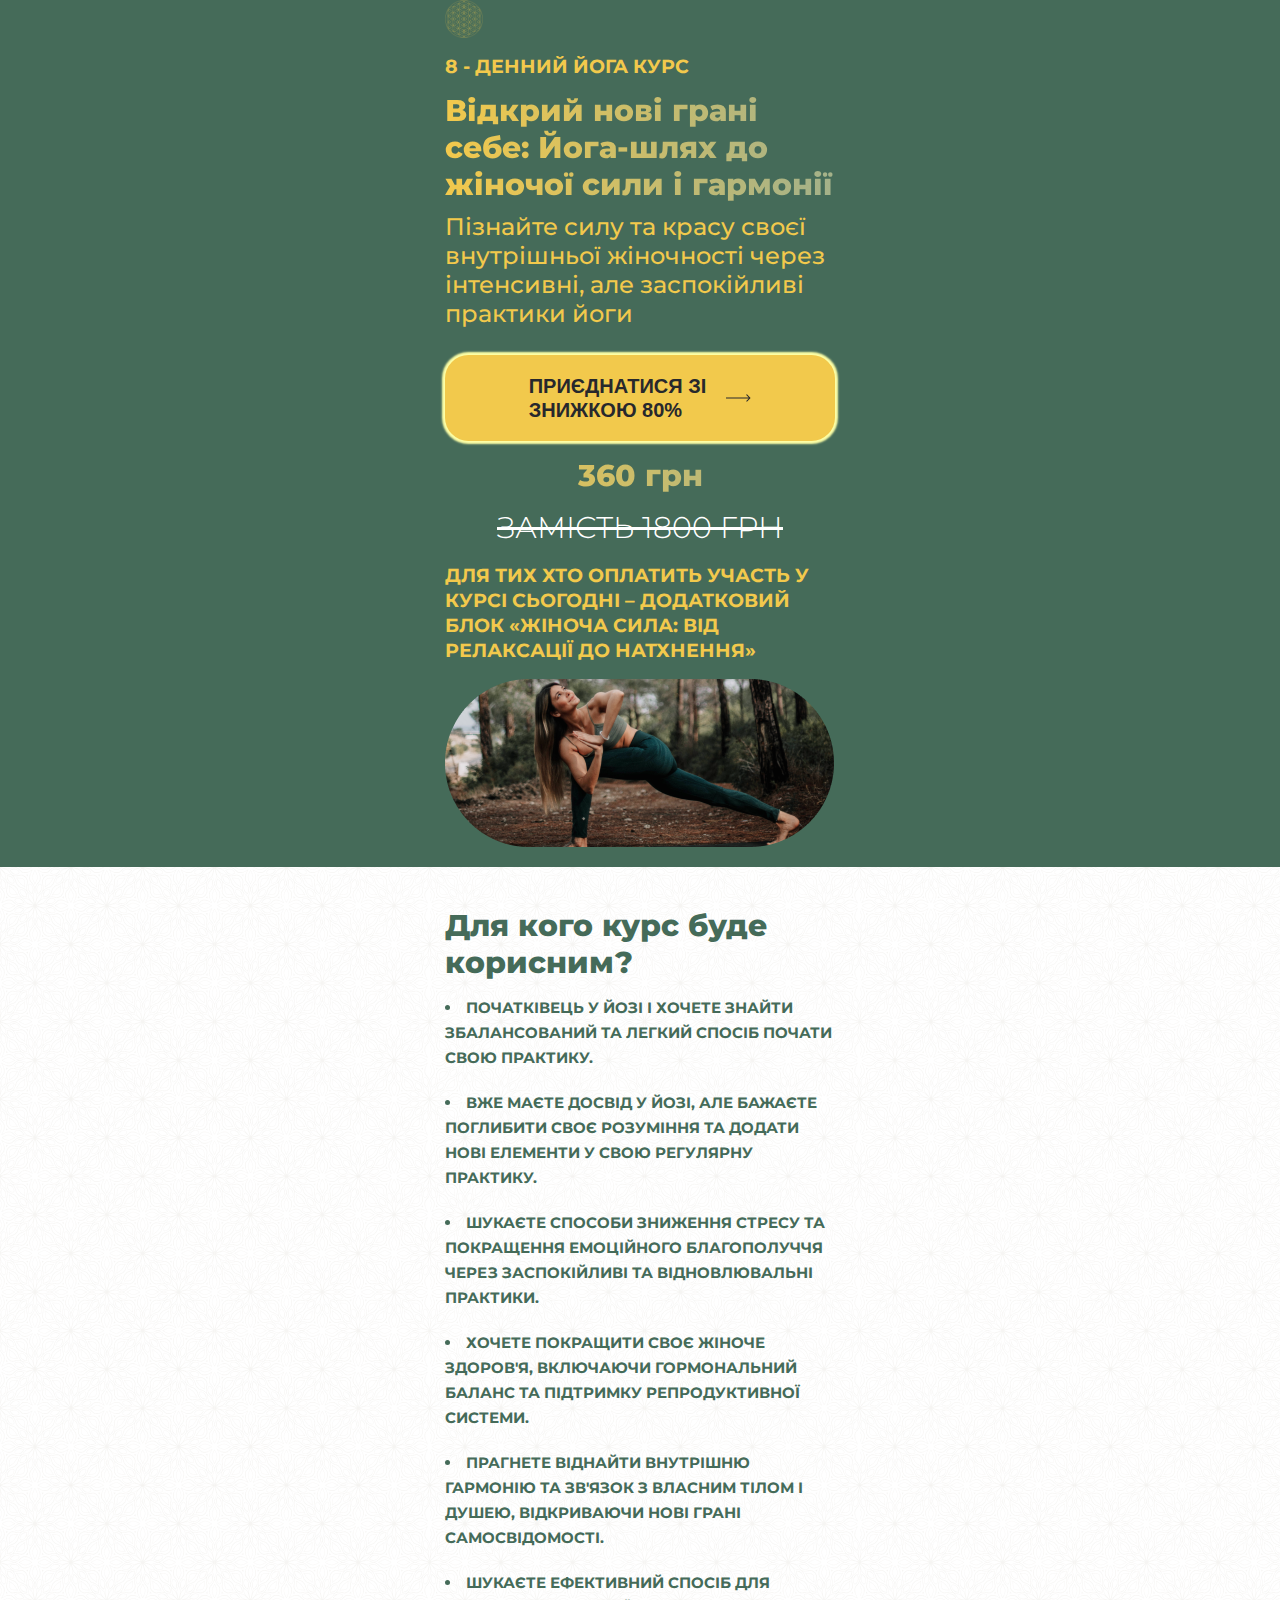
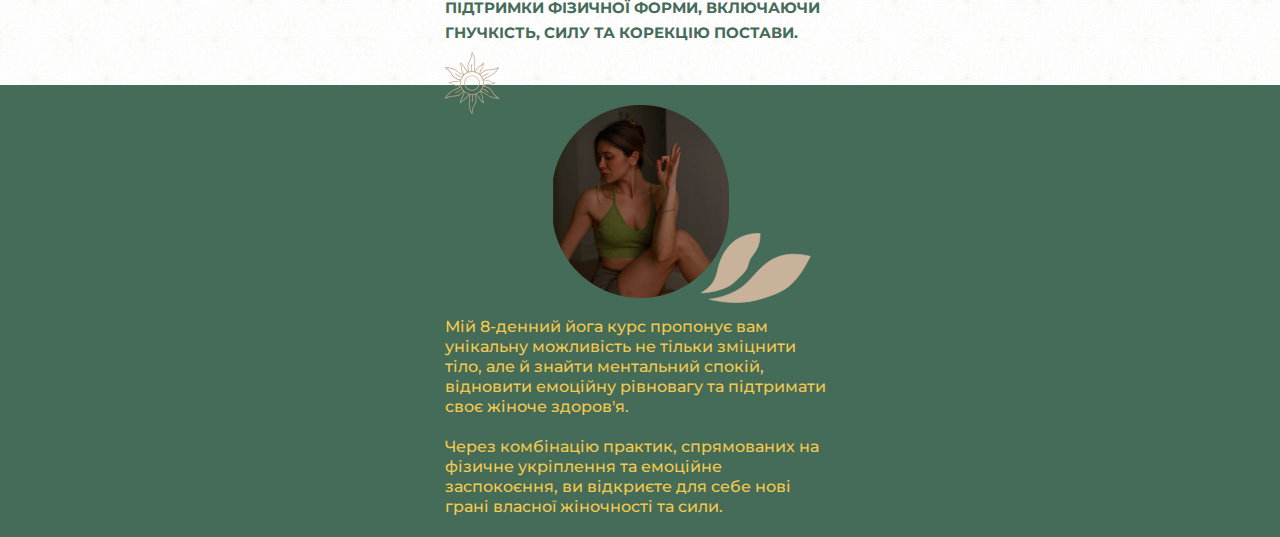
==== index.html @ f51f795b "course_under section the end" ====
<!DOCTYPE html>
<html lang="en">
<head>
    <meta charset="UTF-8">
    <meta name="viewport" content="width=device-width, initial-scale=1.0">
    <title>Yoga Course</title>
    <!-- css link -->
    <link rel="stylesheet" href="./css/style.css">
    <!-- css link -->
    <link rel="icon" href="./images/logo/header_logo.svg">
    <!-- fonts -->
    <link rel="preconnect" href="https://fonts.googleapis.com">
    <link rel="preconnect" href="https://fonts.gstatic.com" crossorigin>
    <link href="https://fonts.googleapis.com/css2?family=Montserrat:ital,wght@0,100..900;1,100..900&display=swap" rel="stylesheet">
    <!-- fonts -->
</head>
<body>
    <div class="wrapper">

        <main>
            <!-- header -->
            <header>
                <div class="main_container">
                    <a href="/">
                        <img src="./images/logo/header_logo.svg" alt="">
                    </a>
                </div>
            </header>
            <!-- header -->

            <!-- home -->
            <section class="home">
                <div class="main_container">
                    <h6>
                        8 - денний йога курс
                    </h6>
                    <h5>
                        Відкрий нові грані себе: Йога-шлях до жіночої сили і гармонії
                    </h5>
                    <p>
                        Пізнайте силу та красу своєї внутрішньої жіночності через інтенсивні, але заспокійливі практики йоги
                    </p>
                    <button>
                        приєднатися зі<br> знижкою  80%
                        <img src="./images/icons/home_icon.svg" alt="">
                    </button>
                    <h5 class="two_title">
                        360 грн
                    </h5>
                    <del>
                        замість 1800 грн
                    </del>
                    <h6 class="under_title">
                        Для тих хто оплатить участь у курсі сьогодні – додатковий блок «Жіноча сила: від Релаксації до натхнення»
                    </h6>
                    <img class="home_img" src="./images/home_img.png" alt="">
                </div>
            </section>
            <!-- home -->
        </main>

        <!-- course -->
        <section class="course">
            <div class="main_container">
                <h6>
                    Для кого курс буде корисним?
                </h6>
                <ul>
                    <li>
                        Початківець у йозі і хочете знайти збалансований та легкий спосіб почати свою практику.
                    </li>
                    <li>
                        Вже маєте досвід у йозі, але бажаєте поглибити своє розуміння та додати нові елементи у свою регулярну практику.
                    </li>
                    <li>
                        Шукаєте способи зниження стресу 
                        та покращення емоційного
                        благополуччя через заспокійливі та
                        відновлювальні практики.
                    </li>
                    <li>
                        Хочете покращити своє жіноче
                        здоров'я, включаючи гормональний
                        баланс та підтримку репродуктивної системи.
                    </li>
                    <li>
                        Прагнете віднайти внутрішню
                        гармонію та зв'язок з власним тілом 
                        і душею, відкриваючи нові грані самосвідомості.
                    </li>
                    <li>
                        Шукаєте ефективний спосіб для
                        підтримки фізичної форми, включаючи гнучкість, силу та корекцію постави.
                    </li>
                </ul>
            </div>
        </section>
        <!-- course -->

        <!-- course_under -->
        <section class="course_under">
            <div class="main_container">
                <div class="course_under_img">
                    <img class="course_under_main_img" src="./images/./course_under_img.png" alt="">
                    <img class="course_under_main_icon" src="./images/icons/course_under_icon_two.svg" alt="">
                    <img class="course_position_icon" src="./images/icons/course_under_icon.svg" alt="">
                </div>
                <div class="course_text">
                    <p>
                        Мій 8-денний йога курс пропонує вам унікальну можливість не тільки зміцнити тіло, але й знайти ментальний спокій, відновити емоційну рівновагу та підтримати своє жіноче здоров'я. 
                    </p>
    
                    <p>
                        Через комбінацію практик, спрямованих на фізичне укріплення та емоційне заспокоєння, ви відкриєте для себе нові грані власної жіночності та сили.
                    </p>
                </div>
            </div>
        </section>
        <!-- course_under -->
        
        <!-- footer -->
        <footer>

        </footer>
        <!-- footer -->
    </div>
    
    <!-- js file -->
    <script src="./js/main.js"></script>
    <!-- js file -->
</body>
</html>
---- css/style.css ----
* {
  margin: 0;
  padding: 0;
  box-sizing: border-box;
  list-style: none;
}

a {
  text-decoration: none;
  color: inherit;
  display: inline-block;
}

a:hover {
  color: inherit;
}

img {
  max-width: 100%;
}

span, label {
  display: inline-block;
}

html {
  scroll-behavior: smooth;
}

body {
  font-family: "Montserrat", sans-serif;
  font-style: normal;
}

input {
  outline: none;
}

button {
  border: none;
  cursor: pointer;
  background: transparent;
  outline: 0 !important;
}

address {
  font-style: normal;
}

.wrapper {
  width: 100%;
  overflow: hidden;
  position: relative;
}

.main_container {
  max-width: 430px;
  padding: 0 20px;
  margin: 0 auto;
}

main {
  background: rgb(69, 107, 89);
}
main h6 {
  color: rgb(242, 201, 76);
  font-size: 19px;
  font-weight: 700;
  line-height: 50px;
  text-transform: uppercase;
}
main h5 {
  background: linear-gradient(90deg, rgb(242, 201, 76), rgb(163, 177, 138));
  -webkit-background-clip: text;
  -webkit-text-fill-color: transparent;
  background-clip: text;
  text-fill-color: transparent;
  font-size: 30px;
  font-weight: 800;
  line-height: 37px;
  margin-bottom: 9px;
}
main p {
  color: rgb(242, 201, 76);
  font-size: 24px;
  font-weight: 500;
  line-height: 29px;
  margin-bottom: 27px;
}
main button {
  margin-bottom: 16px;
  width: 100%;
  height: 86px;
  color: rgb(39, 40, 44);
  font-size: 20px;
  font-weight: 700;
  line-height: 24px;
  text-align: left;
  text-transform: uppercase;
  display: flex;
  align-items: center;
  justify-content: center;
  gap: 20px;
  border-radius: 23.5px;
  box-shadow: 0px 0px 2px 3px rgb(253, 255, 166);
  background: rgb(242, 201, 76);
}
main .two_title {
  text-align: center;
}
main del {
  display: block;
  color: rgb(255, 255, 255);
  font-size: 30px;
  font-weight: 300;
  line-height: 50px;
  text-align: center;
  text-transform: uppercase;
  margin-bottom: 10px;
}
main .under_title {
  color: rgb(242, 201, 76);
  font-size: 19px;
  font-weight: 700;
  line-height: 25px;
  text-transform: uppercase;
  margin-bottom: 16px;
}
main .home_img {
  margin-bottom: 16px;
}

.course {
  padding: 40px 0;
  background-image: url("../images/pattern_bg.png");
}
.course h6 {
  color: rgb(69, 107, 89);
  font-size: 30px;
  font-weight: 800;
  line-height: 37px;
  margin-bottom: 14px;
}
.course ul {
  display: flex;
  flex-direction: column;
  gap: 20px;
}
.course ul li {
  list-style-position: inside;
  list-style-type: disc;
  color: rgb(69, 107, 89);
  font-size: 15px;
  font-weight: 700;
  line-height: 25px;
  letter-spacing: 0%;
  text-transform: uppercase;
}

.course_under {
  background: rgb(69, 107, 89);
  padding: 20px 0;
}
.course_under .course_under_img {
  text-align: center;
  position: relative;
}
.course_under .course_under_img .course_under_main_icon {
  position: absolute;
  right: 24px;
  bottom: -18px;
  width: 120px;
}
.course_under .course_under_img .course_position_icon {
  position: absolute;
  left: 0;
  top: -53px;
}
.course_under .course_text {
  margin-top: 15px;
  display: flex;
  flex-direction: column;
  gap: 20px;
}
.course_under .course_text p {
  color: rgb(242, 201, 76);
  font-size: 16px;
  font-weight: 500;
  line-height: 20px;
}/*# sourceMappingURL=style.css.map */
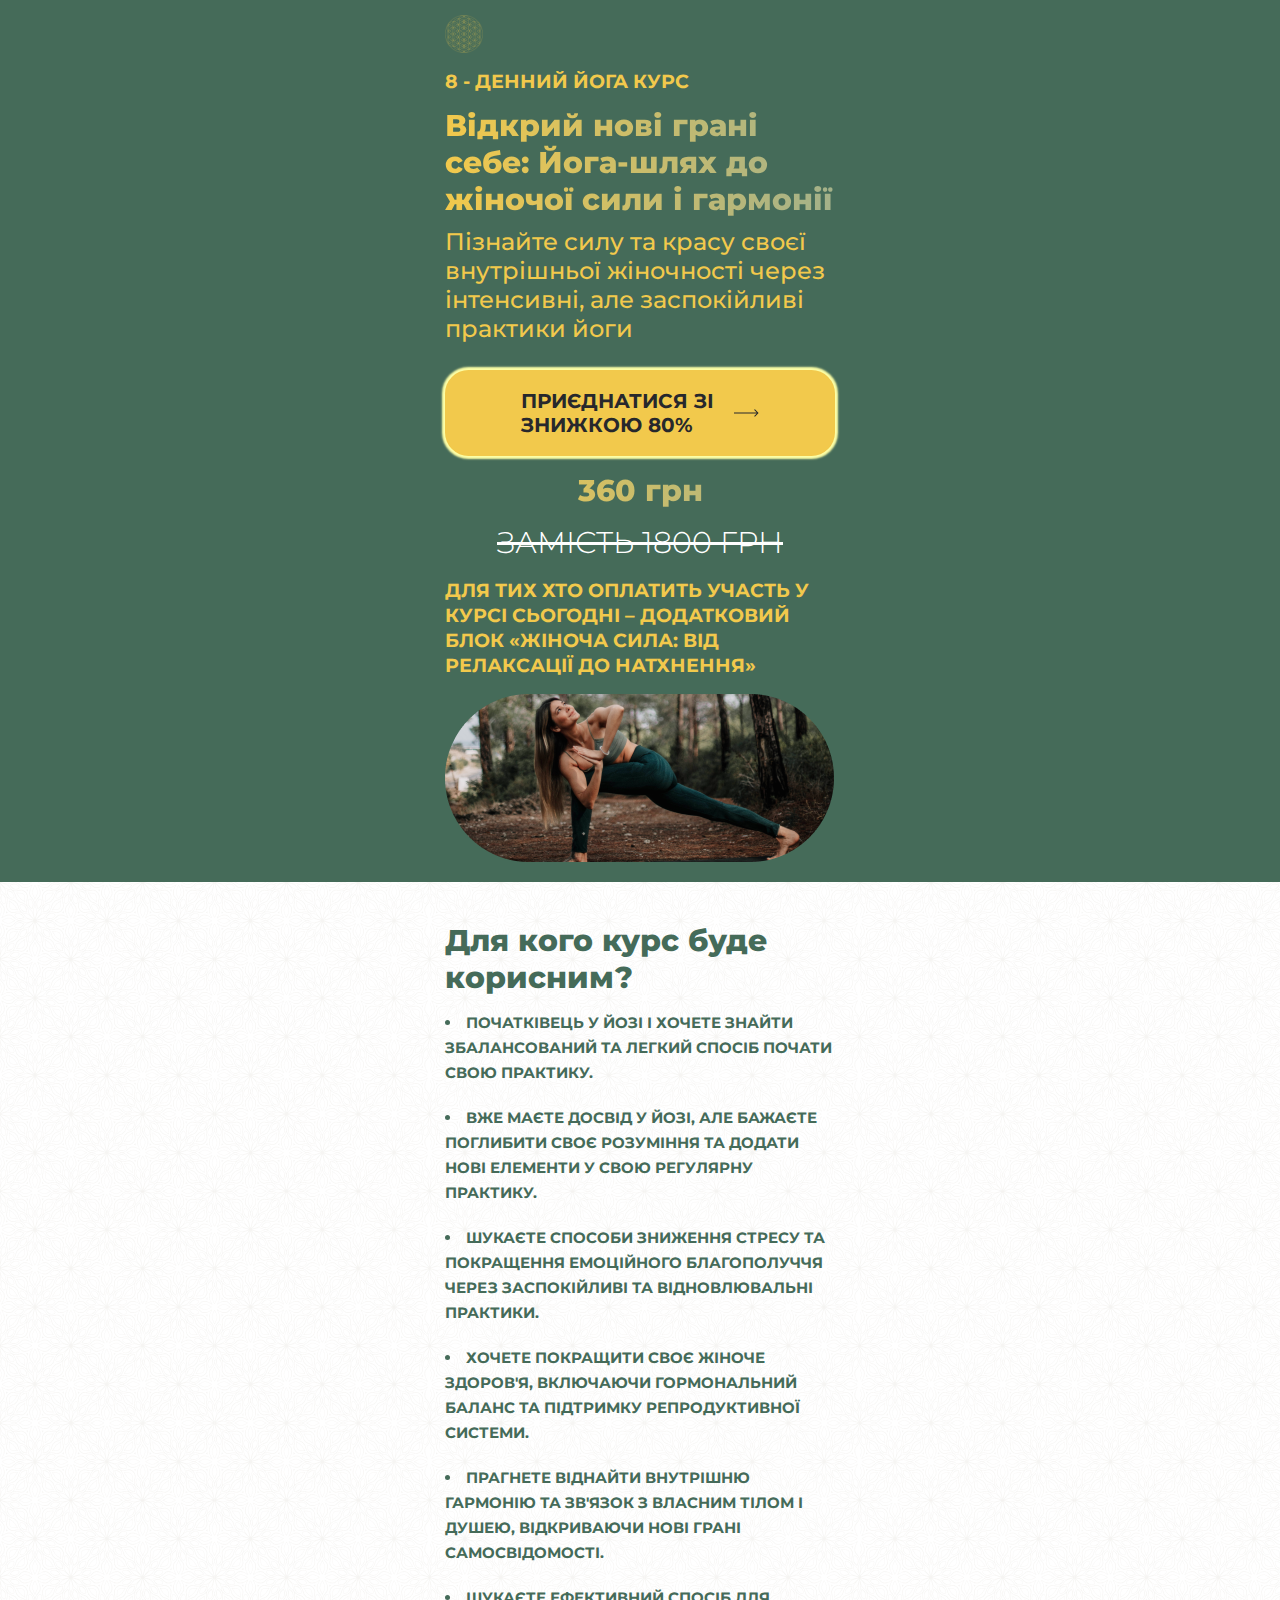
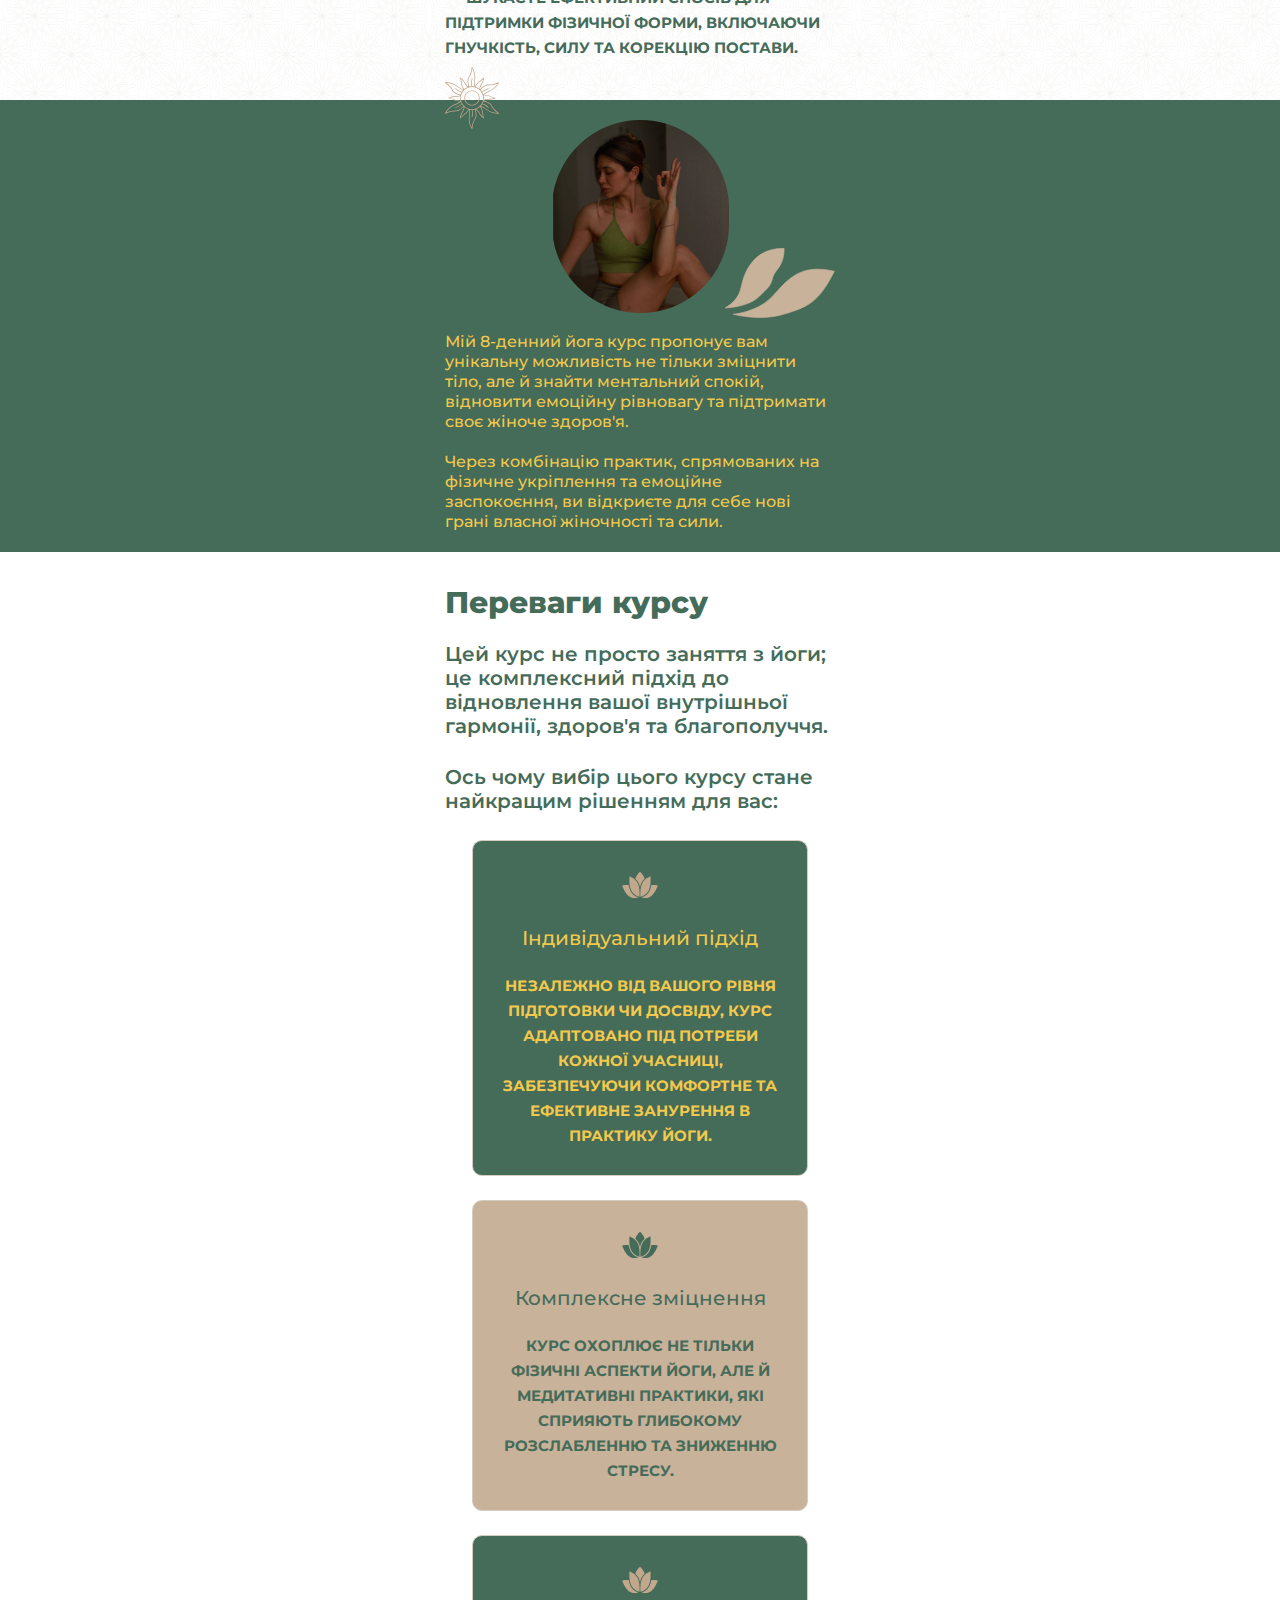
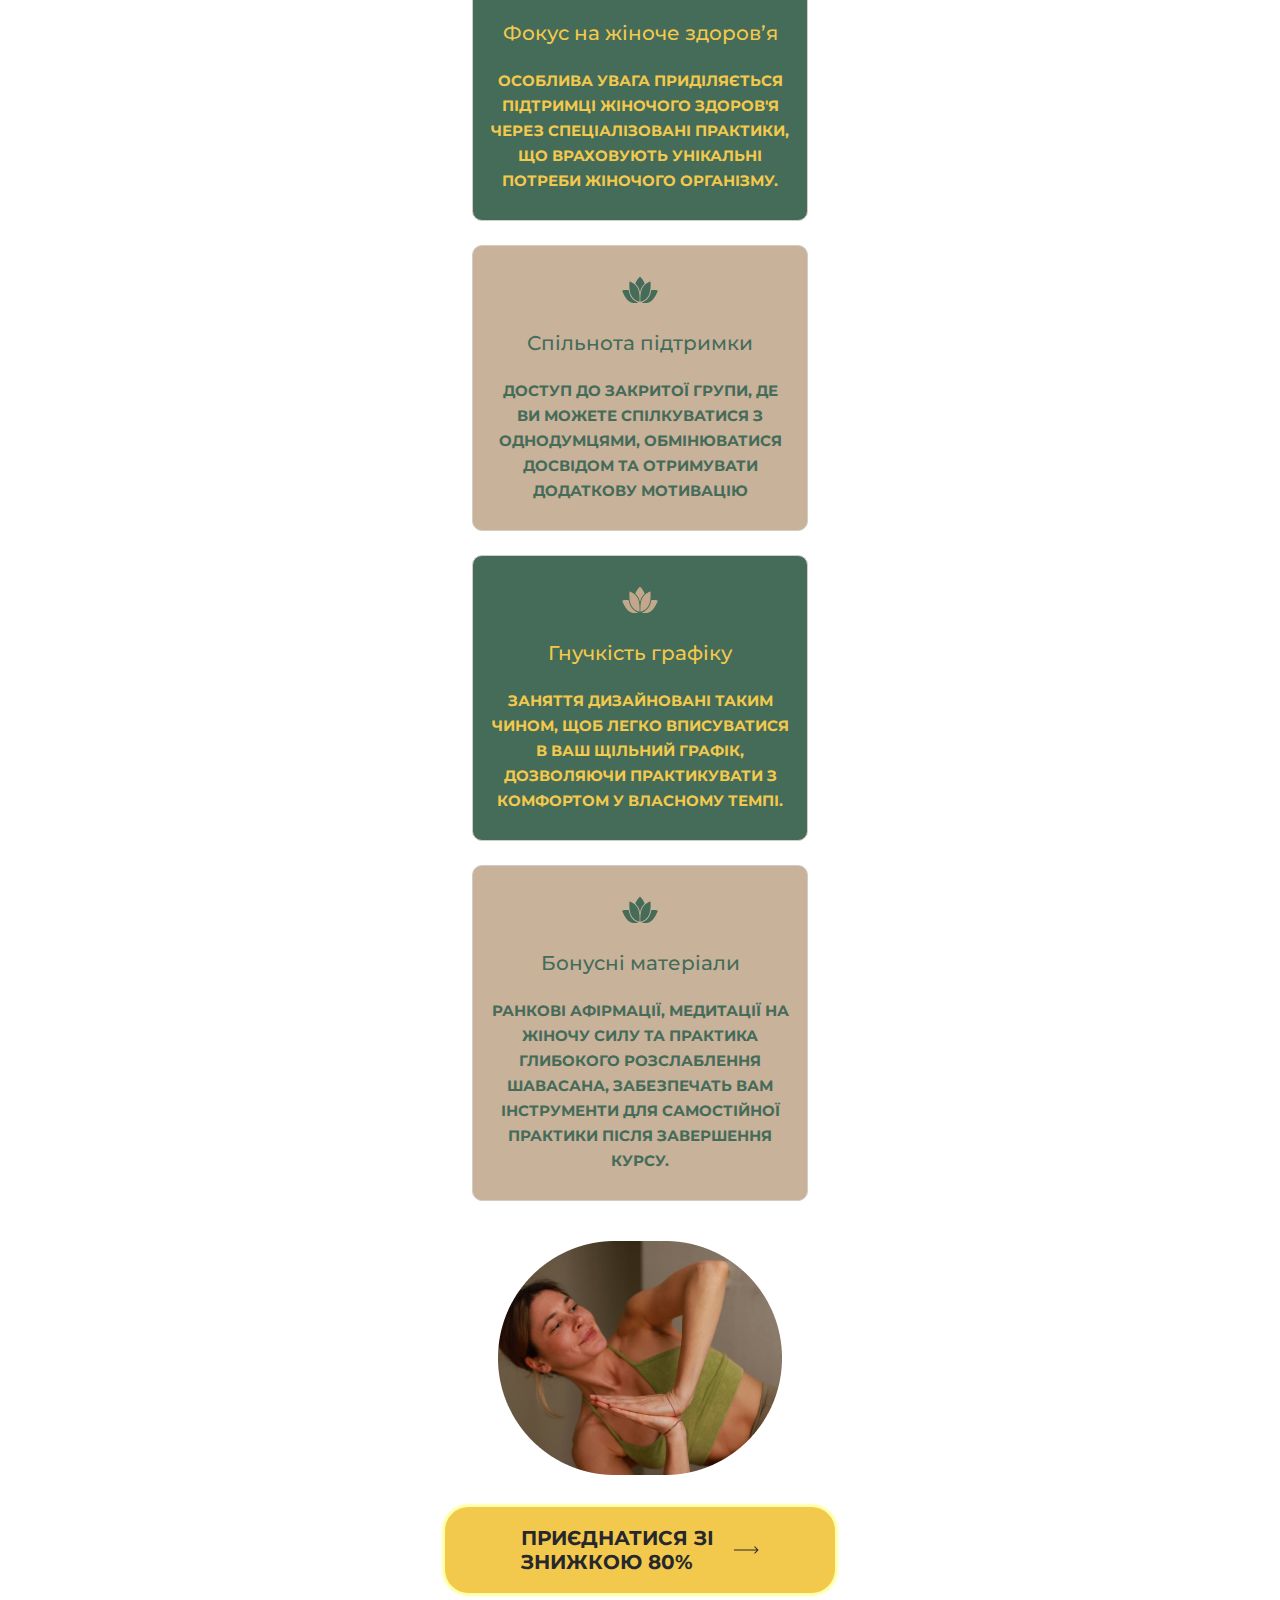
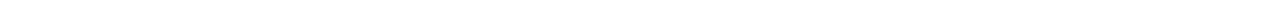
==== commit 969dacc0: "advantages_course section the end" ====
--- a/index.html
+++ b/index.html
@@ -40,10 +40,10 @@
                     <p>
                         Пізнайте силу та красу своєї внутрішньої жіночності через інтенсивні, але заспокійливі практики йоги
                     </p>
-                    <button>
+                    <a href="#" class="main_btn">
                         приєднатися зі<br> знижкою  80%
                         <img src="./images/icons/home_icon.svg" alt="">
-                    </button>
+                    </a>
                     <h5 class="two_title">
                         360 грн
                     </h5>
@@ -117,6 +117,88 @@
             </div>
         </section>
         <!-- course_under -->
+
+        <!-- advantages_course -->
+        <section class="advantages_course">
+            <div class="main_container">
+                <h6>
+                    Переваги курсу
+                </h6>
+                <p>
+                    Цей курс не просто заняття з йоги; це комплексний підхід до відновлення вашої внутрішньої гармонії, здоров'я та благополуччя. 
+                </p>
+                <p>
+                    Ось чому вибір цього курсу стане найкращим рішенням для вас:
+                </p>
+                <div class="advantages_course_cards">
+                    <div class="advantages_course_card green">
+                        <img src="./images/icons/adventages_icon_one.svg" alt="">
+                        <h5>
+                            Індивідуальний підхід
+                        </h5>
+                        <p>
+                            Незалежно від вашого рівня підготовки чи досвіду, курс адаптовано під потреби кожної учасниці, забезпечуючи комфортне та ефективне занурення в практику йоги.
+                        </p>
+                    </div>
+                    <div class="advantages_course_card coral">
+                        <img src="./images/icons/adventages_icon_two.svg" alt="">
+                        <h5>
+                            Комплексне зміцнення
+                        </h5>
+                        <p>
+                            Курс охоплює не тільки фізичні аспекти йоги, але й медитативні практики, які сприяють глибокому розслабленню та зниженню стресу.
+                        </p>
+                    </div>
+                    <div class="advantages_course_card green">
+                        <img src="./images/icons/adventages_icon_one.svg" alt="">
+                        <h5>
+                            Фокус на жіноче здоров’я
+                        </h5>
+                        <p>
+                            Особлива увага приділяється підтримці жіночого здоров'я через спеціалізовані практики, що враховують унікальні потреби жіночого організму.
+                        </p>
+                    </div>
+                    <div class="advantages_course_card coral">
+                        <img src="./images/icons/adventages_icon_two.svg" alt="">
+                        <h5>
+                            Спільнота підтримки
+                        </h5>
+                        <p>
+                            Доступ до закритої групи, де ви можете спілкуватися з однодумцями, обмінюватися досвідом та отримувати додаткову мотивацію
+                        </p>
+                    </div>
+                    <div class="advantages_course_card green">
+                        <img src="./images/icons/adventages_icon_one.svg" alt="">
+                        <h5>
+                            Гнучкість графіку
+                        </h5>
+                        <p>
+                            Заняття дизайновані таким чином, щоб легко      вписуватися в ваш щільний графік, дозволяючи практикувати з комфортом 
+                            у власному темпі.
+                        </p>
+                    </div>
+                    <div class="advantages_course_card coral">
+                        <img src="./images/icons/adventages_icon_two.svg" alt="">
+                        <h5>
+                            Бонусні матеріали
+                        </h5>
+                        <p>
+                            ранкові афірмації, медитації на жіночу силу та практика глибокого розслаблення Шавасана, забезпечать вам інструменти для самостійної практики після завершення курсу.
+                        </p>
+                    </div>
+                </div>
+
+                <div class="advantages_course_main_img">
+                    <img src="./images/adventage_main_img.png" alt="">
+                </div>
+
+                <a href="#" class="main_btn">
+                    приєднатися зі<br> знижкою  80%
+                    <img src="./images/icons/home_icon.svg" alt="">
+                </a>
+            </div>
+        </section>
+        <!-- advantages_course -->
         
         <!-- footer -->
         <footer>
--- a/css/style.css
+++ b/css/style.css
@@ -59,8 +59,29 @@
   margin: 0 auto;
 }
 
+.main_btn {
+  width: 100%;
+  height: 86px;
+  color: rgb(39, 40, 44);
+  font-size: 20px;
+  font-weight: 700;
+  line-height: 24px;
+  text-align: left;
+  text-transform: uppercase;
+  display: flex;
+  align-items: center;
+  justify-content: center;
+  gap: 20px;
+  border-radius: 23.5px;
+  box-shadow: 0px 0px 2px 3px rgb(253, 255, 166);
+  background: rgb(242, 201, 76);
+}
+
 main {
   background: rgb(69, 107, 89);
+}
+main header {
+  padding-top: 15px;
 }
 main h6 {
   color: rgb(242, 201, 76);
@@ -87,23 +108,8 @@
   line-height: 29px;
   margin-bottom: 27px;
 }
-main button {
+main .main_btn {
   margin-bottom: 16px;
-  width: 100%;
-  height: 86px;
-  color: rgb(39, 40, 44);
-  font-size: 20px;
-  font-weight: 700;
-  line-height: 24px;
-  text-align: left;
-  text-transform: uppercase;
-  display: flex;
-  align-items: center;
-  justify-content: center;
-  gap: 20px;
-  border-radius: 23.5px;
-  box-shadow: 0px 0px 2px 3px rgb(253, 255, 166);
-  background: rgb(242, 201, 76);
 }
 main .two_title {
   text-align: center;
@@ -167,7 +173,7 @@
 }
 .course_under .course_under_img .course_under_main_icon {
   position: absolute;
-  right: 24px;
+  right: 0;
   bottom: -18px;
   width: 120px;
 }
@@ -187,4 +193,69 @@
   font-size: 16px;
   font-weight: 500;
   line-height: 20px;
+}
+
+.advantages_course {
+  padding: 32px 0;
+}
+.advantages_course h6 {
+  color: rgb(69, 107, 89);
+  font-size: 30px;
+  font-weight: 800;
+  line-height: 37px;
+  margin-bottom: 21px;
+}
+.advantages_course p {
+  color: rgb(69, 107, 89);
+  font-size: 20px;
+  font-weight: 600;
+  line-height: 24px;
+  margin-bottom: 27px;
+}
+.advantages_course .advantages_course_cards {
+  display: flex;
+  flex-direction: column;
+  gap: 24px;
+}
+.advantages_course .advantages_course_card {
+  padding: 30px 17px 27px 17px;
+  max-width: 336px;
+  margin: 0 auto;
+  text-align: center;
+  border: 1px solid rgb(212, 203, 194);
+  border-radius: 10px;
+  background: rgb(69, 107, 89);
+}
+.advantages_course .advantages_course_card img {
+  margin-bottom: 23px;
+}
+.advantages_course .advantages_course_card h5 {
+  margin-bottom: 23px;
+  color: rgb(242, 201, 76);
+  font-size: 20px;
+  font-weight: 500;
+  line-height: 24px;
+}
+.advantages_course .advantages_course_card p {
+  color: rgb(242, 201, 76);
+  font-size: 15px;
+  font-weight: 700;
+  line-height: 25px;
+  letter-spacing: 0%;
+  text-transform: uppercase;
+  margin-bottom: 0;
+}
+.advantages_course .coral {
+  border: 1px solid rgb(212, 203, 194);
+  background: rgb(200, 178, 154);
+}
+.advantages_course .coral h5 {
+  color: rgb(69, 107, 89);
+}
+.advantages_course .coral p {
+  color: rgb(69, 107, 89);
+}
+.advantages_course .advantages_course_main_img {
+  text-align: center;
+  margin: 40px auto 28px auto;
 }/*# sourceMappingURL=style.css.map */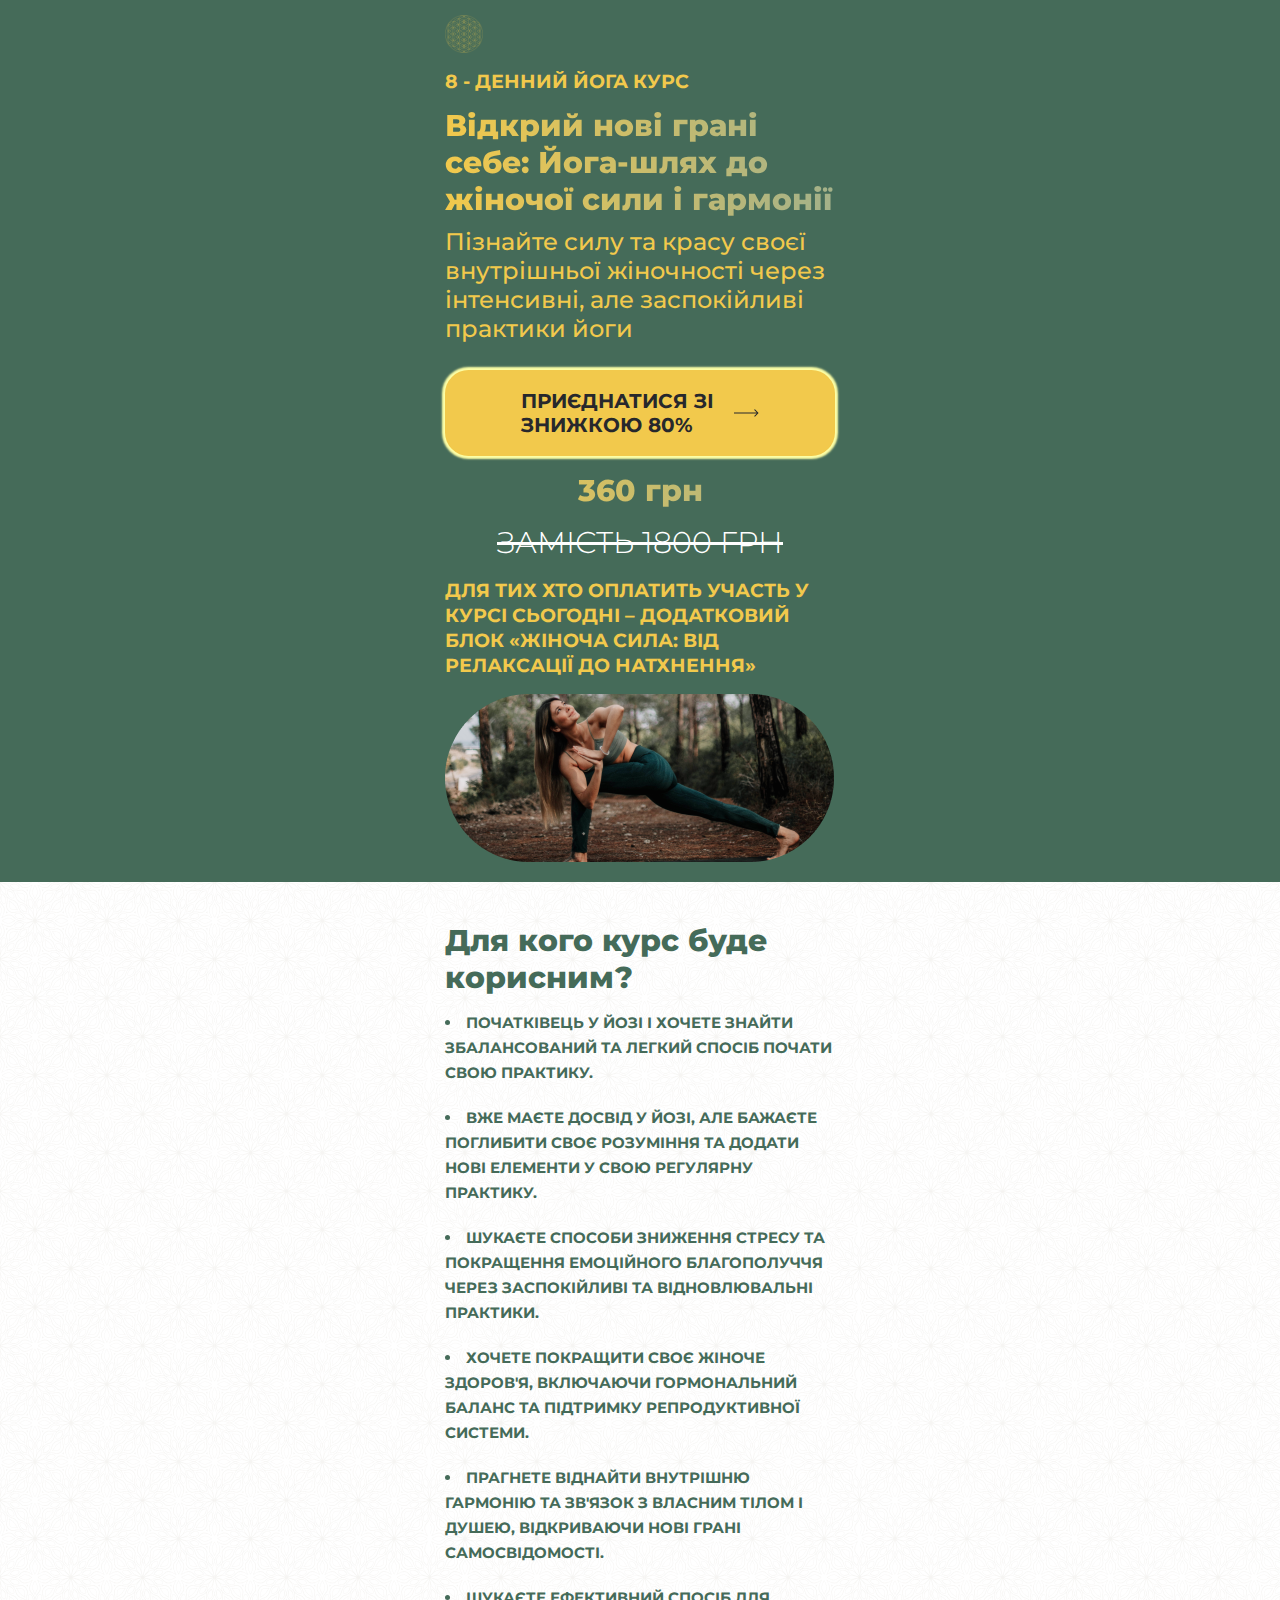
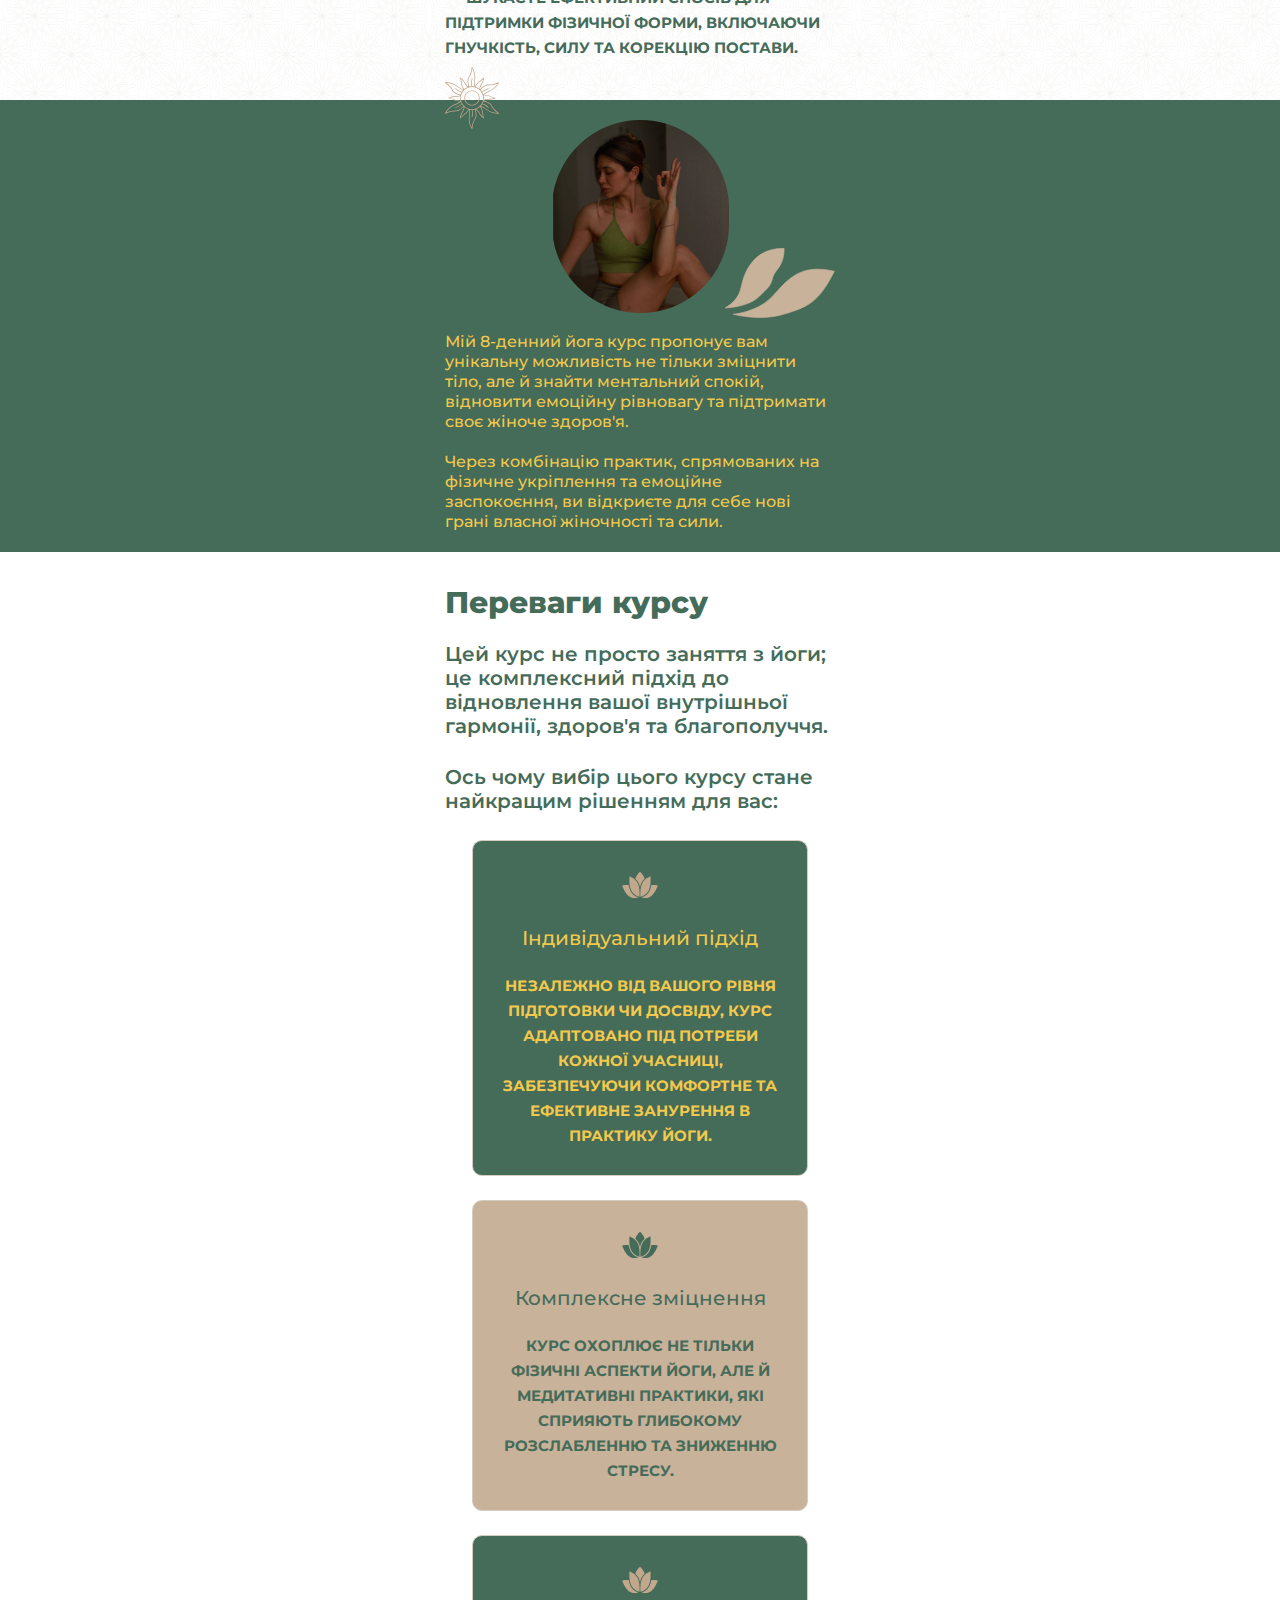
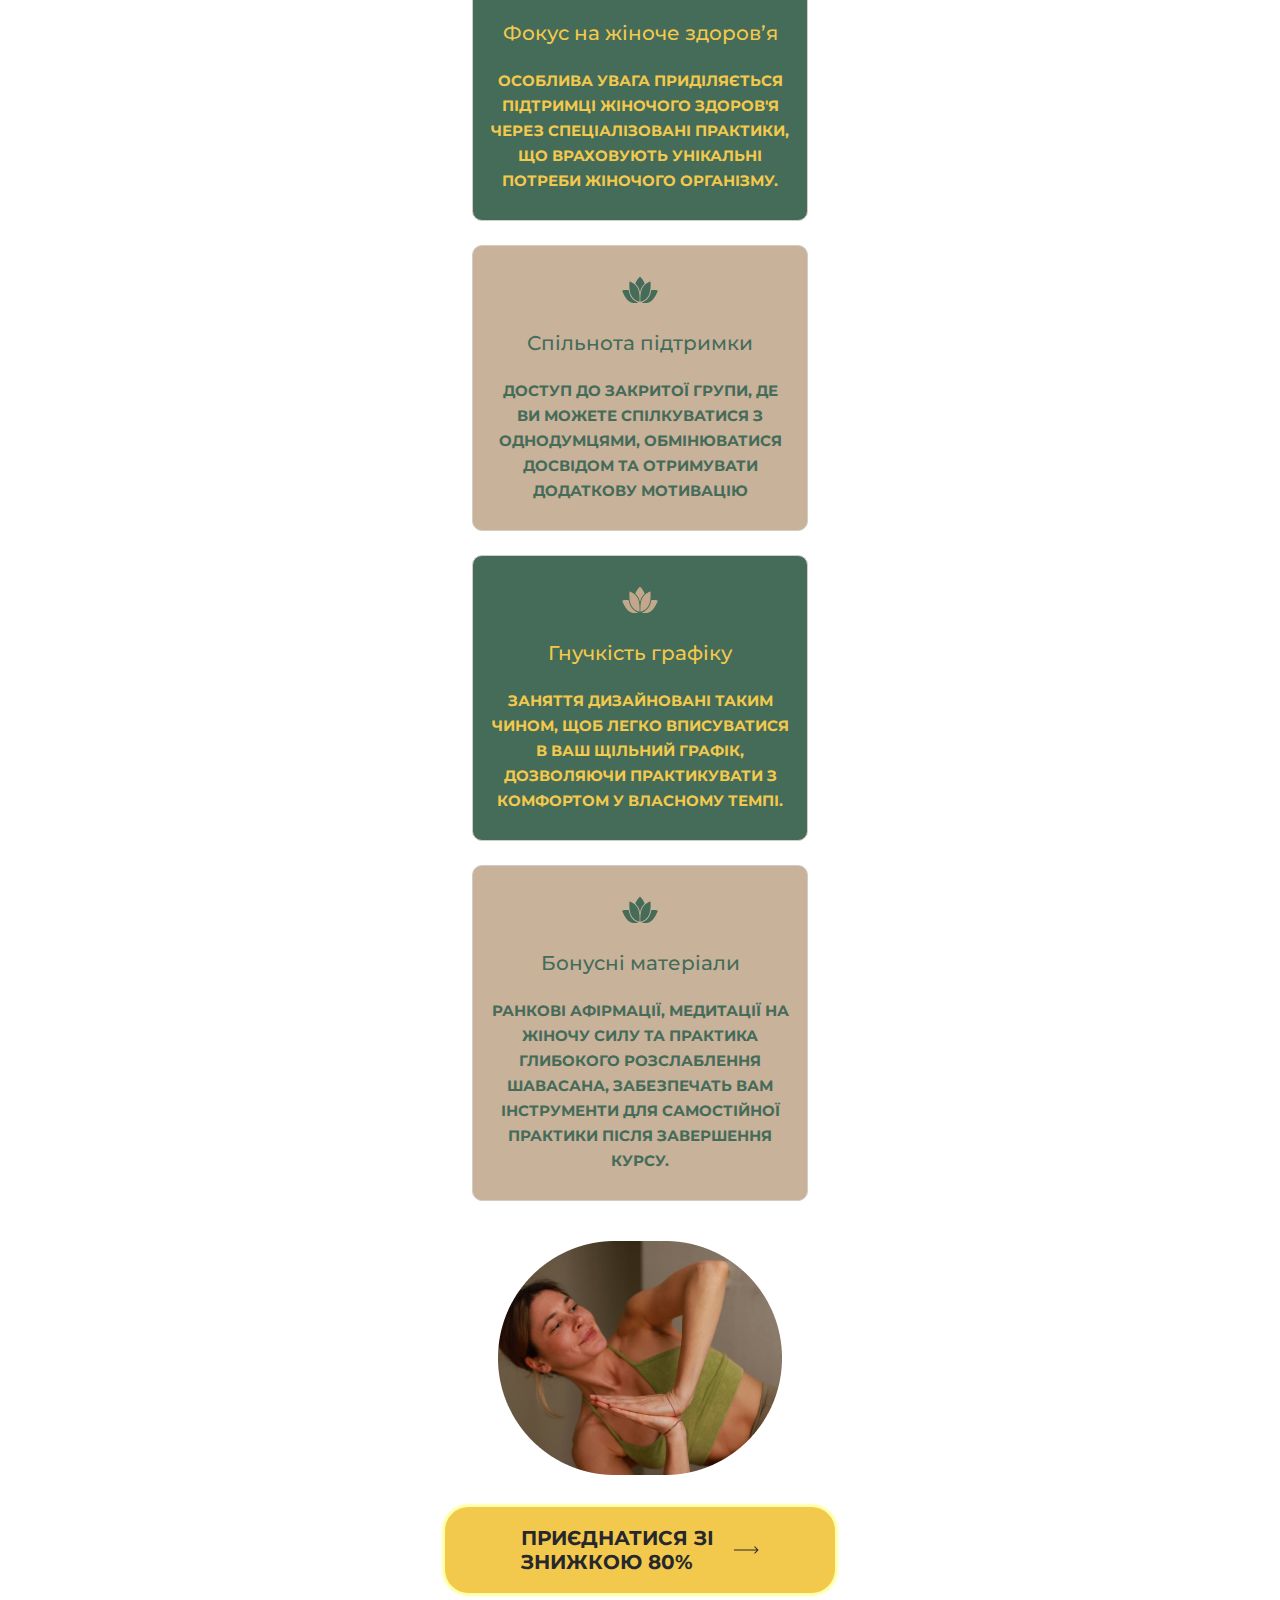
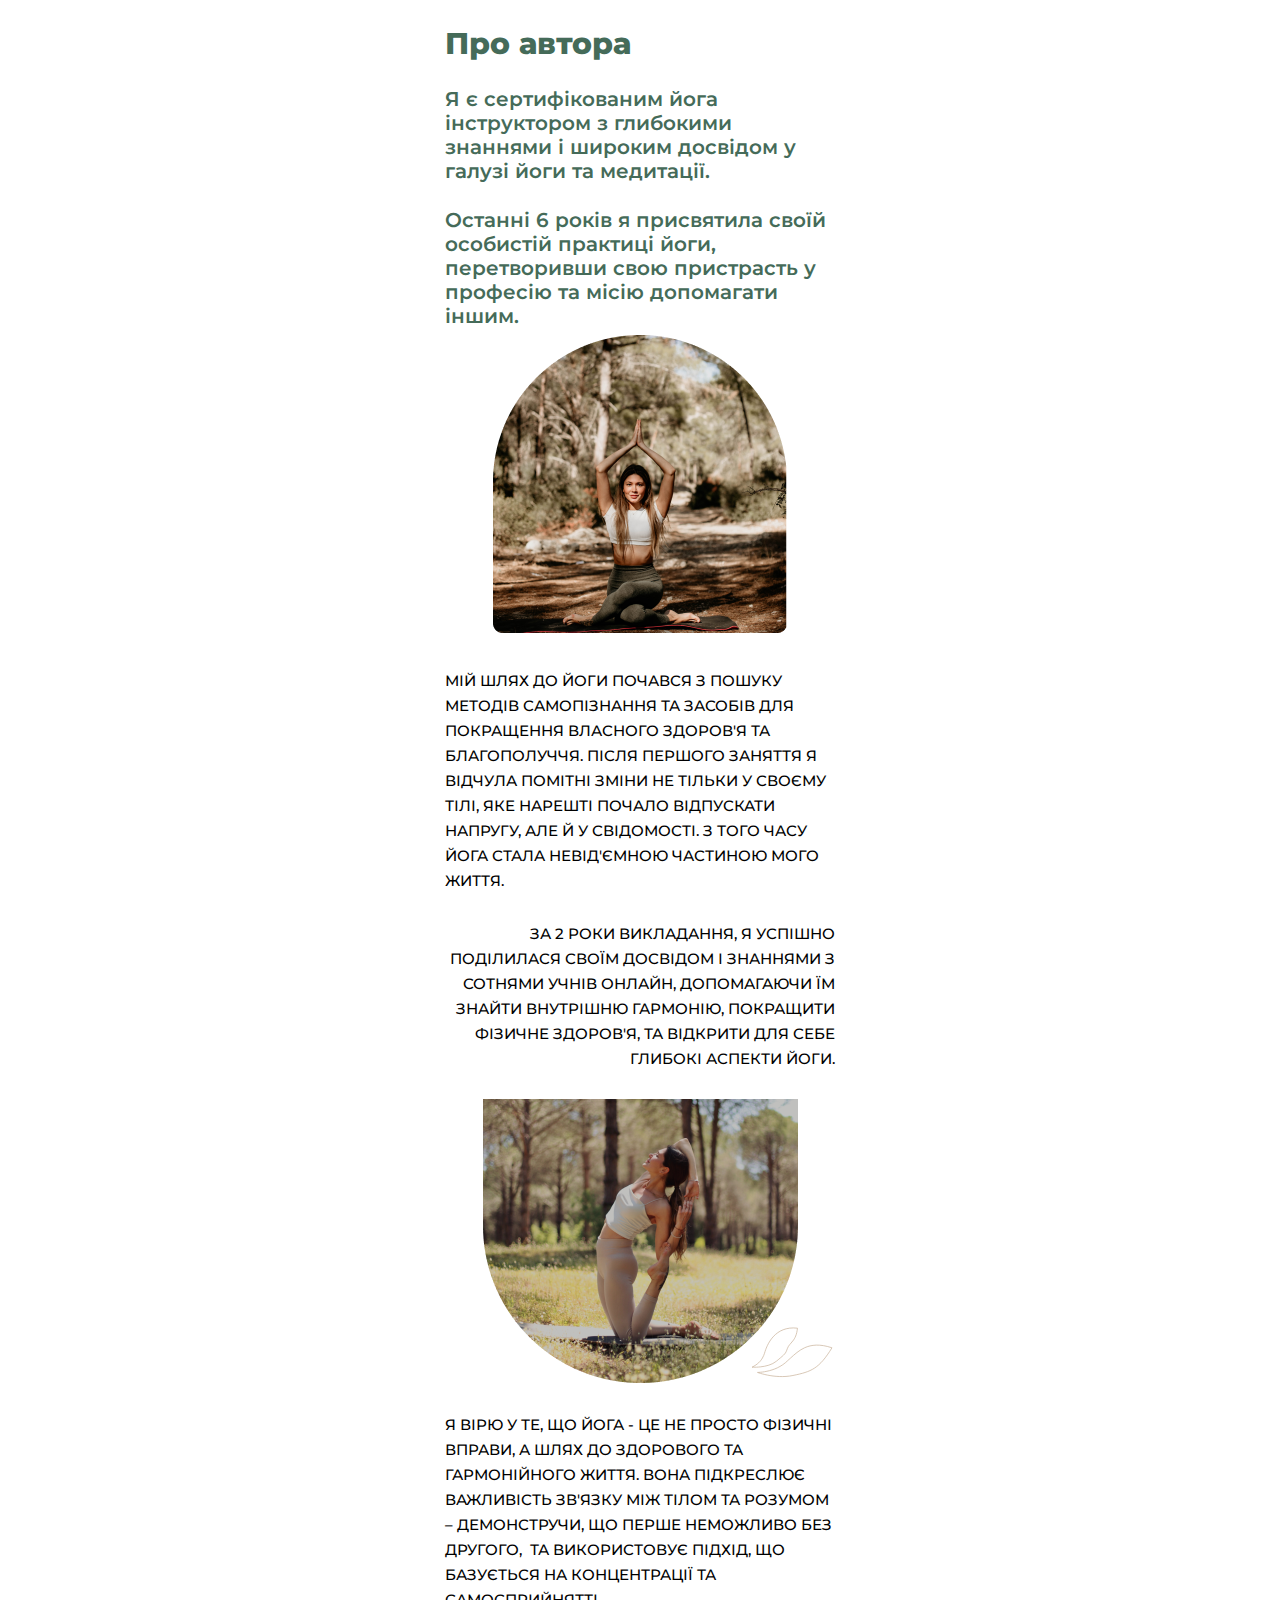
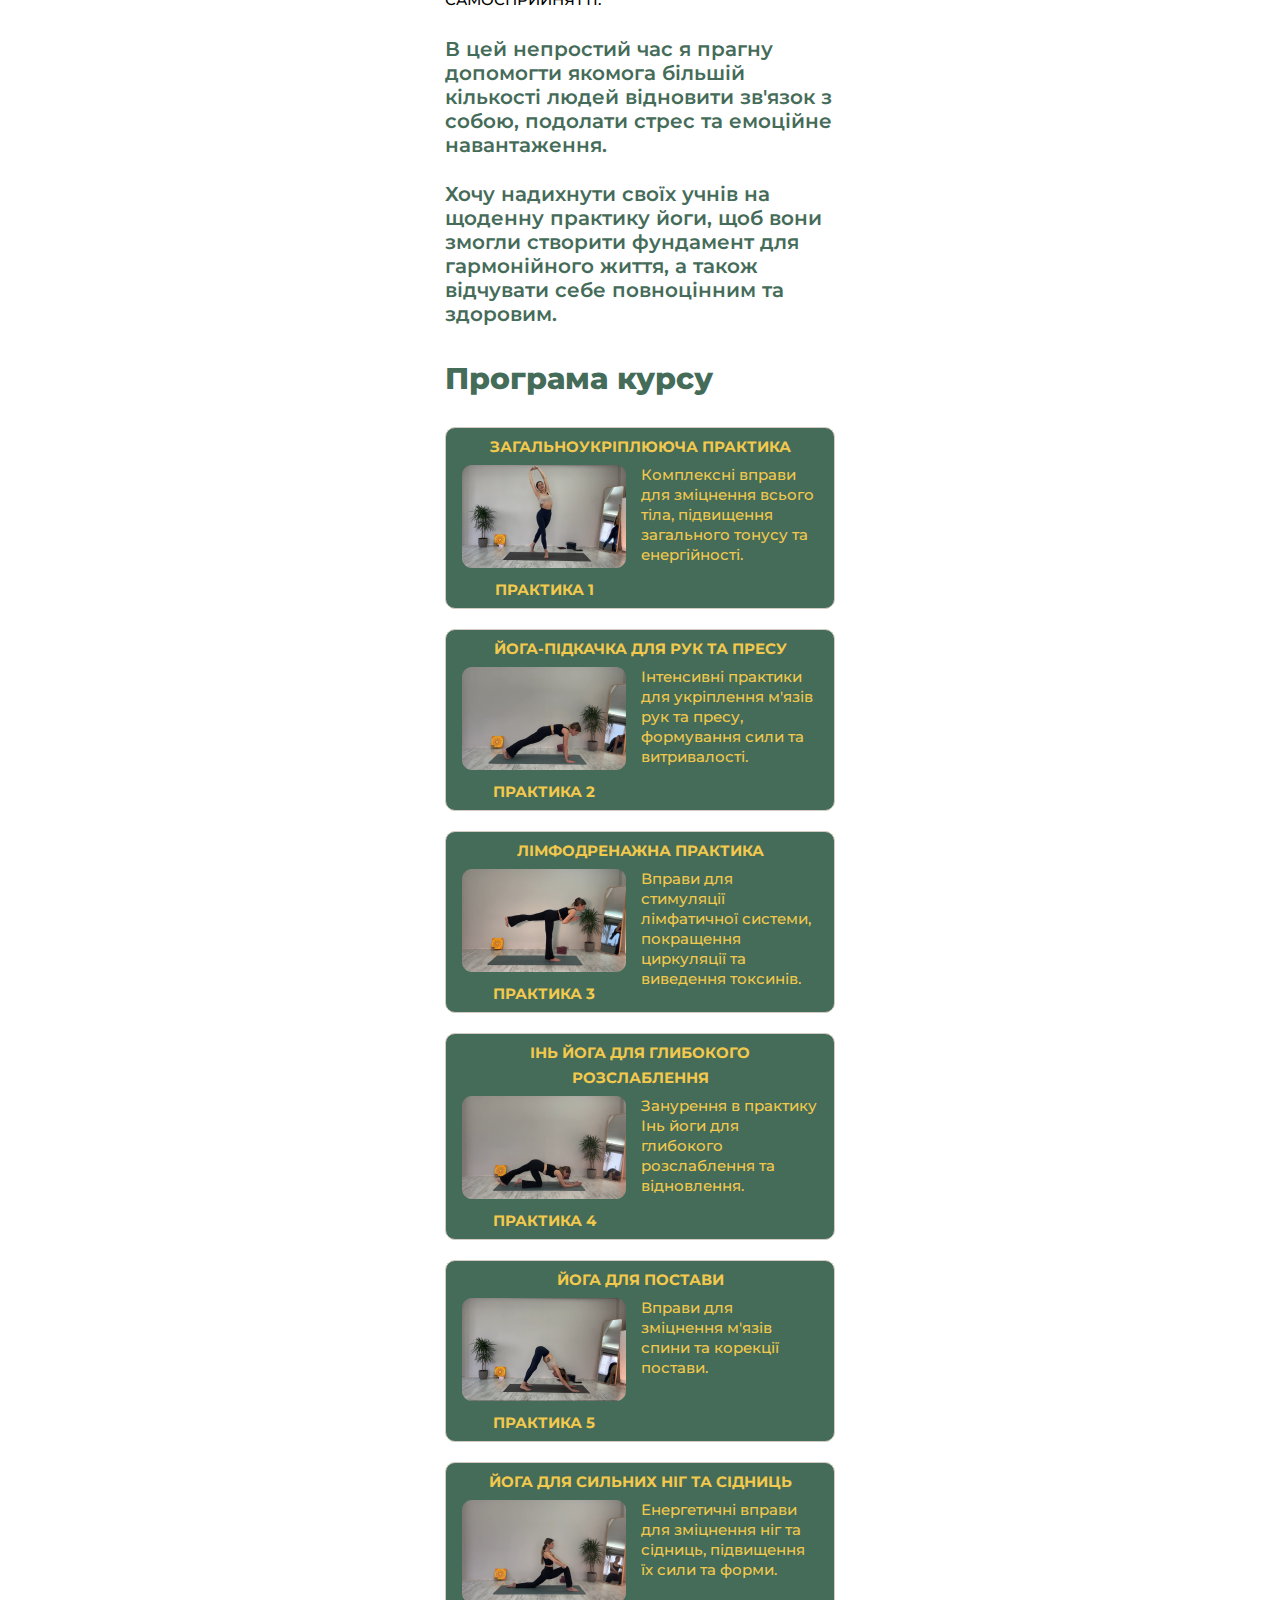
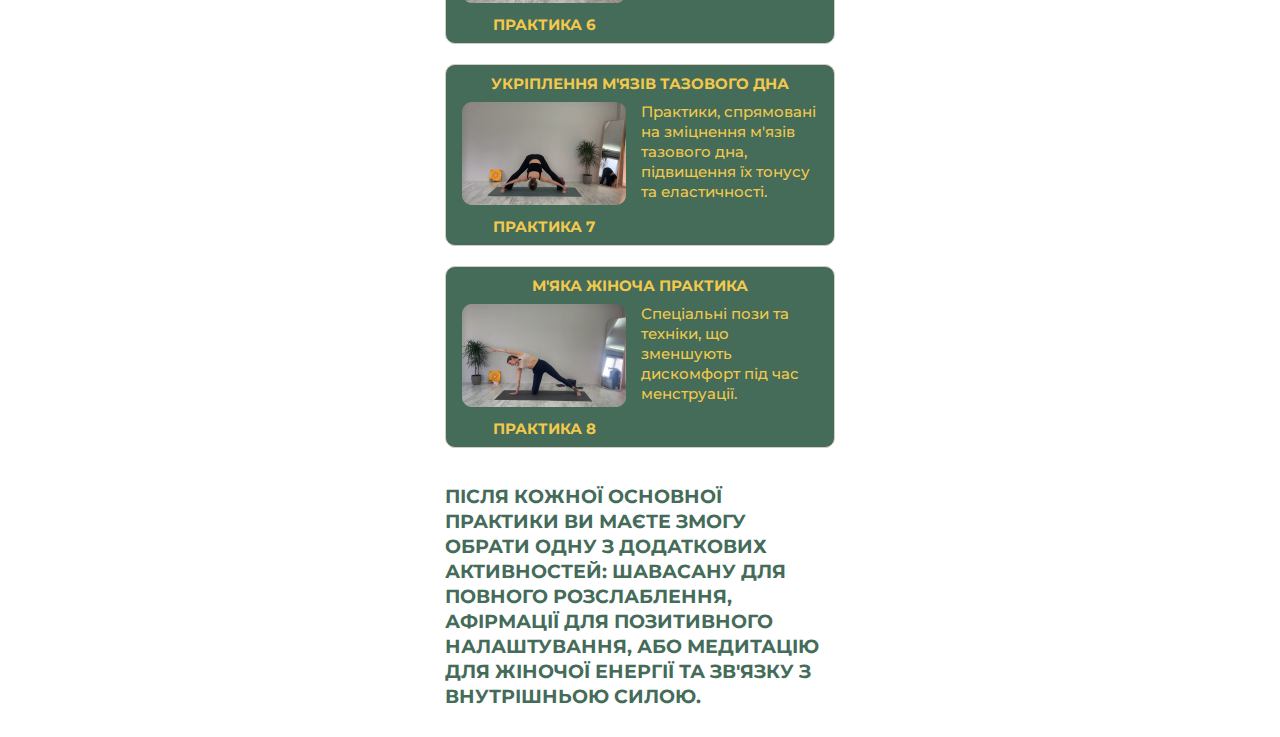
==== commit 5918cc00: "course program section the end" ====
--- a/index.html
+++ b/index.html
@@ -199,6 +199,216 @@
             </div>
         </section>
         <!-- advantages_course -->
+
+        <!-- author -->
+        <section class="author">
+            <div class="main_container">
+                <div class="author_title">
+                    <h6>
+                        Про автора
+                    </h6>
+                    <p>
+                        Я є сертифікованим йога інструктором з глибокими знаннями і широким досвідом у галузі йоги та медитації. 
+                    </p>
+                    <p>
+                        Останні 6 років я присвятила своїй особистій практиці йоги, перетворивши свою пристрасть у професію та місію допомагати іншим.
+                    </p>
+                </div>
+                <div class="author_card">
+                    <img src="./images/author_img1.png" alt="">
+                    <p>
+                        Мій шлях до йоги почався з пошуку методів самопізнання та засобів для покращення власного здоров'я та благополуччя. Після першого заняття я відчула помітні зміни не тільки у своєму тілі, яке нарешті почало відпускати напругу, але й у свідомості. З того часу йога стала невід'ємною частиною мого життя.
+                    </p>
+                </div>
+
+                <div class="author_card_two">
+                    <p class="author_text_right">
+                        За 2 роки викладання, я успішно поділилася своїм досвідом і знаннями з сотнями учнів онлайн, допомагаючи їм знайти внутрішню гармонію, покращити фізичне здоров'я, та відкрити для себе глибокі аспекти йоги.
+                    </p>
+                    <div class="author_card_img">
+                        <img src="./images/author_img2.png" alt="">
+                        <img class="author_icon" src="./images/icons/author_icon.svg" alt="">
+                    </div>
+                    <p>
+                        Я вірю у те, що йога - це не просто фізичні вправи, а шлях до здорового та гармонійного життя. Вона підкреслює важливість зв'язку між тілом та розумом – демонстручи, що перше неможливо без другого,  та використовує підхід, що базується на концентрації та самосприйнятті.
+                    </p>
+                </div>
+
+                <p>
+                    В цей непростий час я прагну допомогти якомога більшій кількості людей відновити зв'язок з собою, подолати стрес та емоційне навантаження. 
+                </p>
+                <p>
+                    Хочу надихнути своїх учнів на щоденну практику йоги, щоб вони змогли створити фундамент для гармонійного життя, а також відчувати себе повноцінним та здоровим.
+                </p>
+            </div>
+        </section>
+        <!-- author -->
+
+        <!-- course_program -->
+        <section class="course_program">
+            <div class="main_container">
+                <h6>
+                    Програма курсу
+                </h6>
+                <div class="course_program_cards">
+                    <div class="course_program_card">
+                        <h5>
+                            ЗагальноУкріплююча Практика
+                        </h5>
+                        <div class="course_program_card_in">
+                            <div class="course_program_card_left">
+                                <img src="./images/program1.png" alt="">
+                                <h4>
+                                    Практика  1
+                                </h4>
+                            </div>
+                            <div class="course_program_card_right">
+                                <p>
+                                    Комплексні вправи для зміцнення всього тіла, підвищення загального тонусу та енергійності.
+                                </p>
+                            </div>
+                        </div>
+                    </div>
+                    <div class="course_program_card">
+                        <h5>
+                            Йога-Підкачка для Рук та Пресу
+                        </h5>
+                        <div class="course_program_card_in">
+                            <div class="course_program_card_left">
+                                <img src="./images/program2.png" alt="">
+                                <h4>
+                                    Практика  2
+                                </h4>
+                            </div>
+                            <div class="course_program_card_right">
+                                <p>
+                                    Інтенсивні практики для укріплення м'язів рук та пресу, формування сили 
+                                    та витривалості.
+                                </p>
+                            </div>
+                        </div>
+                    </div>
+                    <div class="course_program_card">
+                        <h5>
+                            Лімфодренажна Практика
+                        </h5>
+                        <div class="course_program_card_in">
+                            <div class="course_program_card_left">
+                                <img src="./images/program3.png" alt="">
+                                <h4>
+                                    Практика  3
+                                </h4>
+                            </div>
+                            <div class="course_program_card_right">
+                                <p>
+                                    Вправи для стимуляції лімфатичної системи, покращення циркуляції та виведення токсинів.
+                                </p>
+                            </div>
+                        </div>
+                    </div>
+                    <div class="course_program_card">
+                        <h5>
+                            Інь Йога для Глибокого Розслаблення
+                        </h5>
+                        <div class="course_program_card_in">
+                            <div class="course_program_card_left">
+                                <img src="./images/program4.png" alt="">
+                                <h4>
+                                    Практика  4
+                                </h4>
+                            </div>
+                            <div class="course_program_card_right">
+                                <p>
+                                    Занурення в практику Інь йоги для глибокого розслаблення 
+                                    та відновлення.
+                                </p>
+                            </div>
+                        </div>
+                    </div>
+                    <div class="course_program_card">
+                        <h5>
+                            Йога для Постави
+                        </h5>
+                        <div class="course_program_card_in">
+                            <div class="course_program_card_left">
+                                <img src="./images/program5.png" alt="">
+                                <h4>
+                                    Практика  5
+                                </h4>
+                            </div>
+                            <div class="course_program_card_right">
+                                <p>
+                                    Вправи для зміцнення м'язів спини та корекції постави.
+                                </p>
+                            </div>
+                        </div>
+                    </div>
+                    <div class="course_program_card">
+                        <h5>
+                            Йога для Сильних Ніг та Сідниць
+                        </h5>
+                        <div class="course_program_card_in">
+                            <div class="course_program_card_left">
+                                <img src="./images/program6.png" alt="">
+                                <h4>
+                                    Практика  6
+                                </h4>
+                            </div>
+                            <div class="course_program_card_right">
+                                <p>
+                                    Енергетичні вправи для зміцнення ніг та сідниць, підвищення 
+                                    їх сили та форми.
+                                </p>
+                            </div>
+                        </div>
+                    </div>
+                    <div class="course_program_card">
+                        <h5>
+                            Укріплення М'язів Тазового Дна
+                        </h5>
+                        <div class="course_program_card_in">
+                            <div class="course_program_card_left">
+                                <img src="./images/program7.png" alt="">
+                                <h4>
+                                    Практика  7
+                                </h4>
+                            </div>
+                            <div class="course_program_card_right">
+                                <p>
+                                    Практики, спрямовані на зміцнення м'язів тазового дна, підвищення їх тонусу та еластичності.
+                                </p>
+                            </div>
+                        </div>
+                    </div>
+                    <div class="course_program_card">
+                        <h5>
+                            М'яка жіноча Практика
+                        </h5>
+                        <div class="course_program_card_in">
+                            <div class="course_program_card_left">
+                                <img src="./images/program8.png" alt="">
+                                <h4>
+                                    Практика  8
+                                </h4>
+                            </div>
+                            <div class="course_program_card_right">
+                                <p>
+                                    Спеціальні пози та техніки, що зменшують дискомфорт під час менструації.
+                                </p>
+                            </div>
+                        </div>
+                    </div>
+                </div>
+                
+                <div class="course_program_bottom">
+                    <p>
+                        Після кожної основної практики ви маєте змогу обрати одну з додаткових активностей: шавасану для повного розслаблення, афірмації для позитивного налаштування, або медитацію для жіночої енергії та зв'язку 
+                        з внутрішньою силою.
+                    </p>
+                </div>
+            </div>
+        </section>
+        <!-- course_program -->
         
         <!-- footer -->
         <footer>
--- a/css/style.css
+++ b/css/style.css
@@ -258,4 +258,121 @@
 .advantages_course .advantages_course_main_img {
   text-align: center;
   margin: 40px auto 28px auto;
+}
+
+.author {
+  padding-bottom: 34px;
+}
+.author h6 {
+  color: rgb(69, 107, 89);
+  font-size: 30px;
+  font-weight: 800;
+  line-height: 37px;
+  margin-bottom: 7px;
+}
+.author p {
+  margin-top: 25px;
+  color: rgb(69, 107, 89);
+  font-size: 20px;
+  font-weight: 600;
+  line-height: 24px;
+}
+.author .author_title {
+  margin-bottom: 7px;
+}
+.author .author_card img {
+  display: block;
+  margin: 0 auto 35px auto;
+}
+.author .author_card p {
+  color: rgb(0, 0, 0);
+  font-size: 15px;
+  font-weight: 500;
+  line-height: 25px;
+  text-transform: uppercase;
+}
+.author .author_text_right {
+  margin: 28px 0;
+  color: rgb(0, 0, 0);
+  font-size: 15px;
+  font-weight: 500;
+  line-height: 25px;
+  text-align: right;
+  text-transform: uppercase;
+}
+.author .author_card_img {
+  text-align: center;
+  position: relative;
+}
+.author .author_card_img .author_icon {
+  position: absolute;
+  bottom: 0;
+  right: 0;
+  width: 87px;
+}
+.author .author_card_two p {
+  color: rgb(0, 0, 0);
+  font-size: 15px;
+  font-weight: 500;
+  line-height: 25px;
+  text-transform: uppercase;
+}
+
+.course_program h6 {
+  color: rgb(69, 107, 89);
+  font-size: 30px;
+  font-weight: 800;
+  line-height: 37px;
+  margin-bottom: 30px;
+}
+.course_program .course_program_bottom p {
+  padding: 36px 0 28px 0;
+  color: rgb(69, 107, 89);
+  font-size: 19px;
+  font-weight: 700;
+  line-height: 25px;
+  text-transform: uppercase;
+}
+.course_program .course_program_cards {
+  display: flex;
+  flex-direction: column;
+  gap: 20px;
+}
+.course_program .course_program_card {
+  padding: 6px 16px;
+  border: 1px solid rgb(212, 203, 194);
+  border-radius: 10px;
+  background: rgb(69, 107, 89);
+}
+.course_program .course_program_card h5 {
+  color: rgb(242, 201, 76);
+  font-size: 15px;
+  font-weight: 700;
+  line-height: 25px;
+  text-align: center;
+  text-transform: uppercase;
+  margin-bottom: 6px;
+}
+.course_program .course_program_card .course_program_card_in {
+  display: flex;
+  align-items: start;
+  gap: 15px;
+}
+.course_program .course_program_card .course_program_card_left img {
+  min-width: 164px;
+}
+.course_program .course_program_card .course_program_card_left h4 {
+  text-align: center;
+  margin-top: 5px;
+  color: rgb(242, 201, 76);
+  font-size: 15px;
+  font-weight: 700;
+  line-height: 25px;
+  text-transform: uppercase;
+}
+.course_program .course_program_card .course_program_card_right p {
+  color: rgb(242, 201, 76);
+  font-size: 15px;
+  font-weight: 500;
+  line-height: 20px;
 }/*# sourceMappingURL=style.css.map */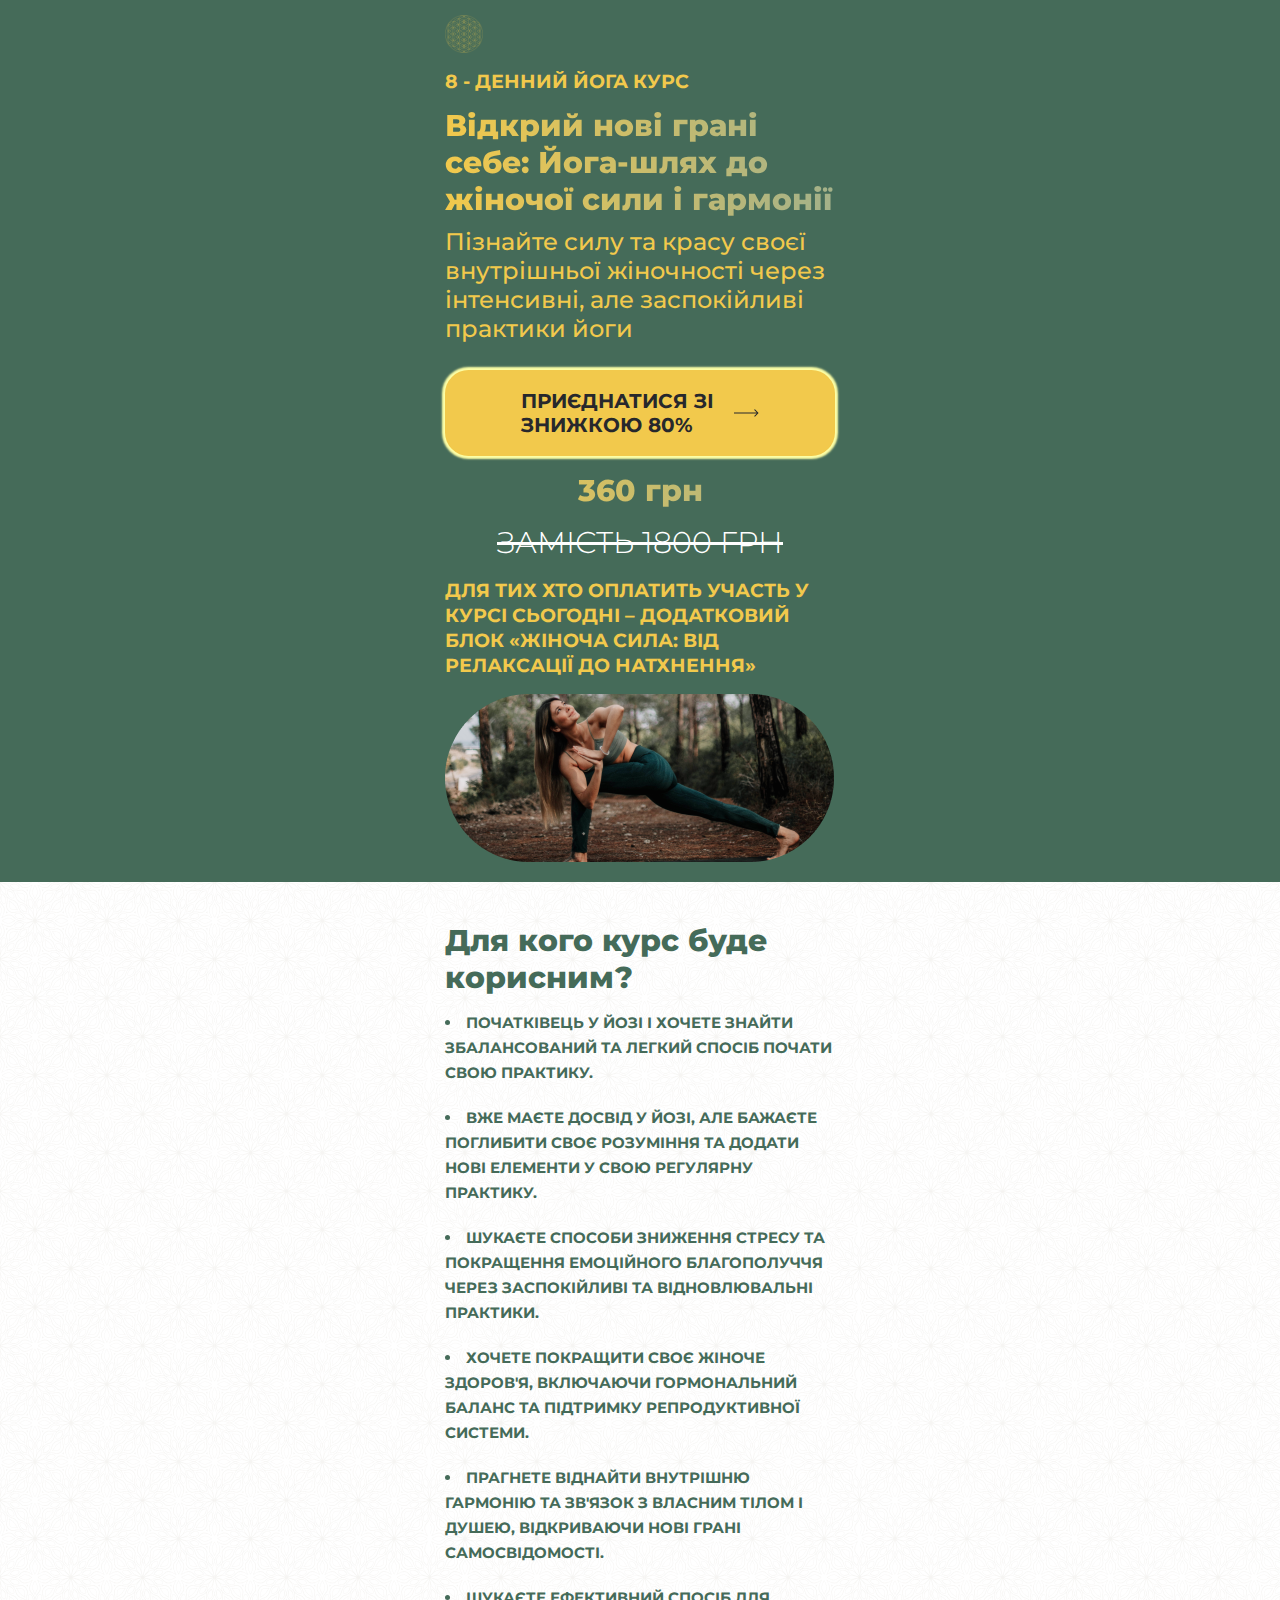
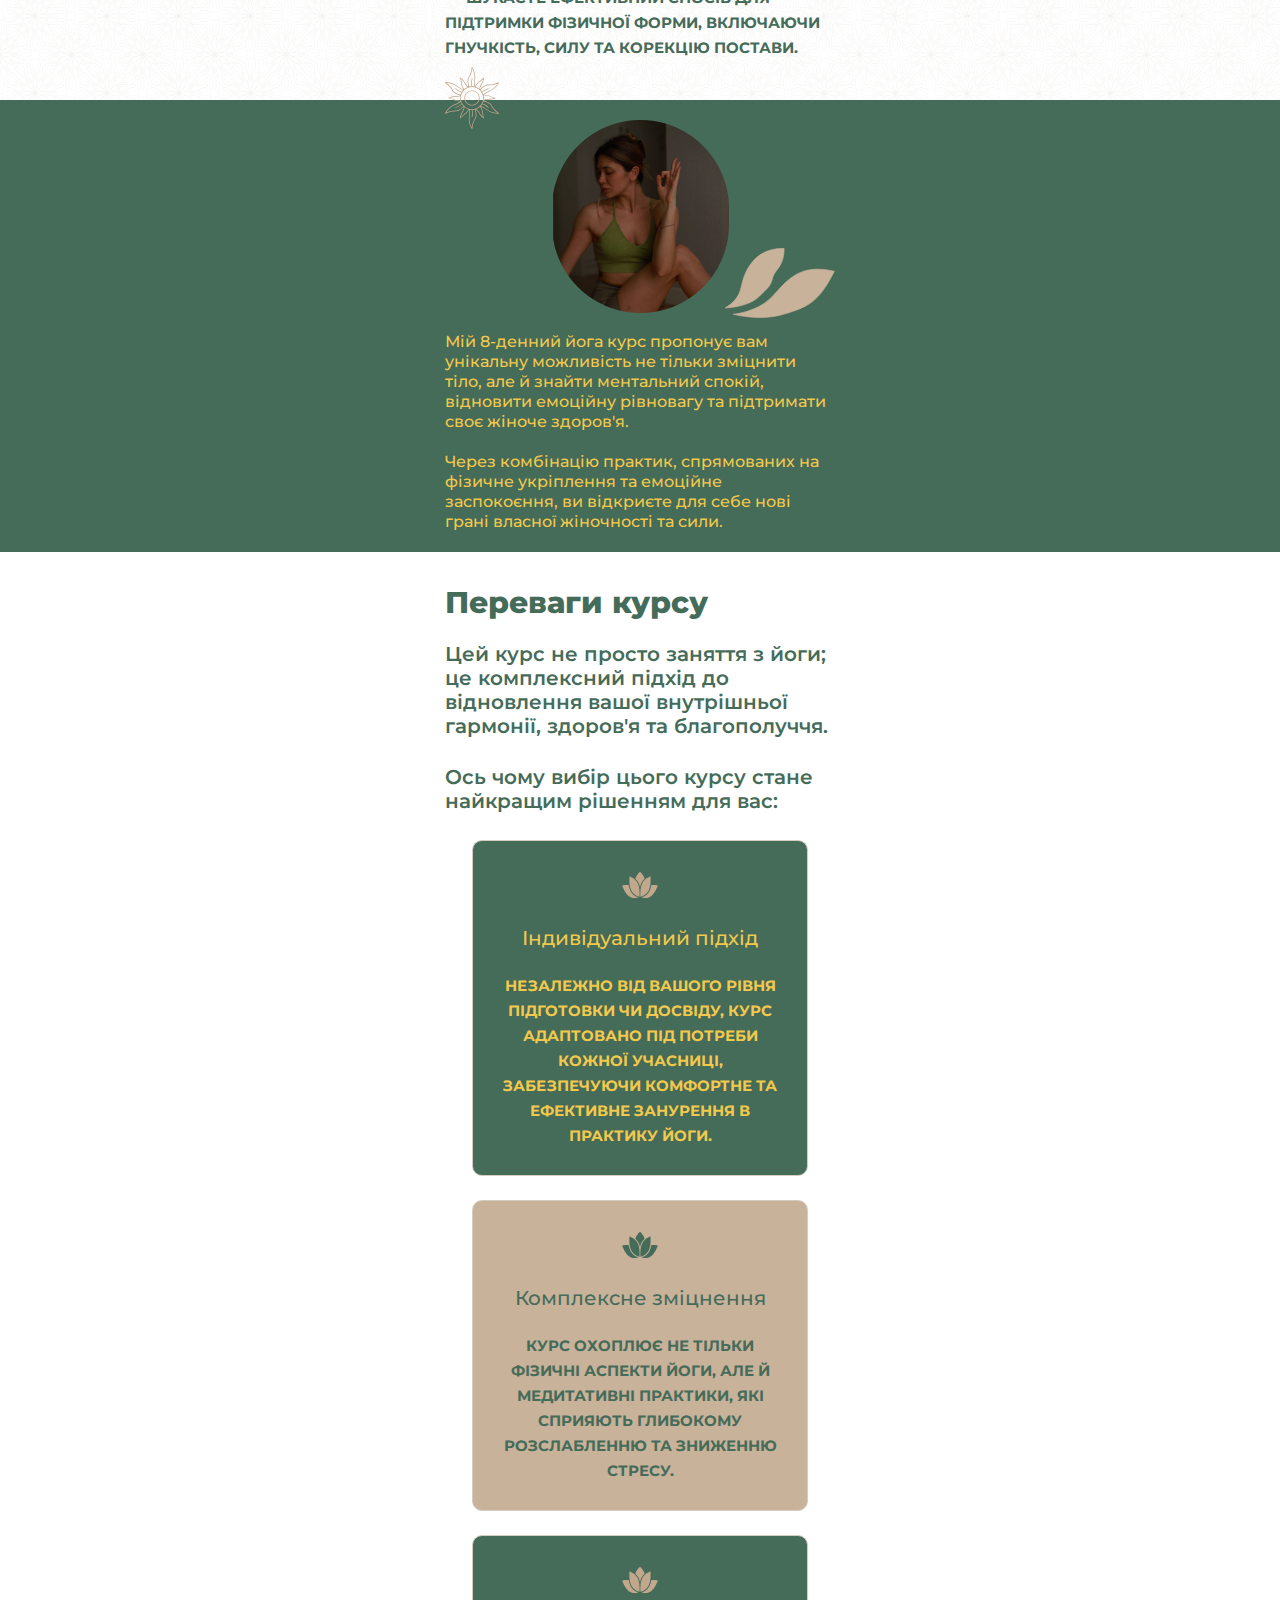
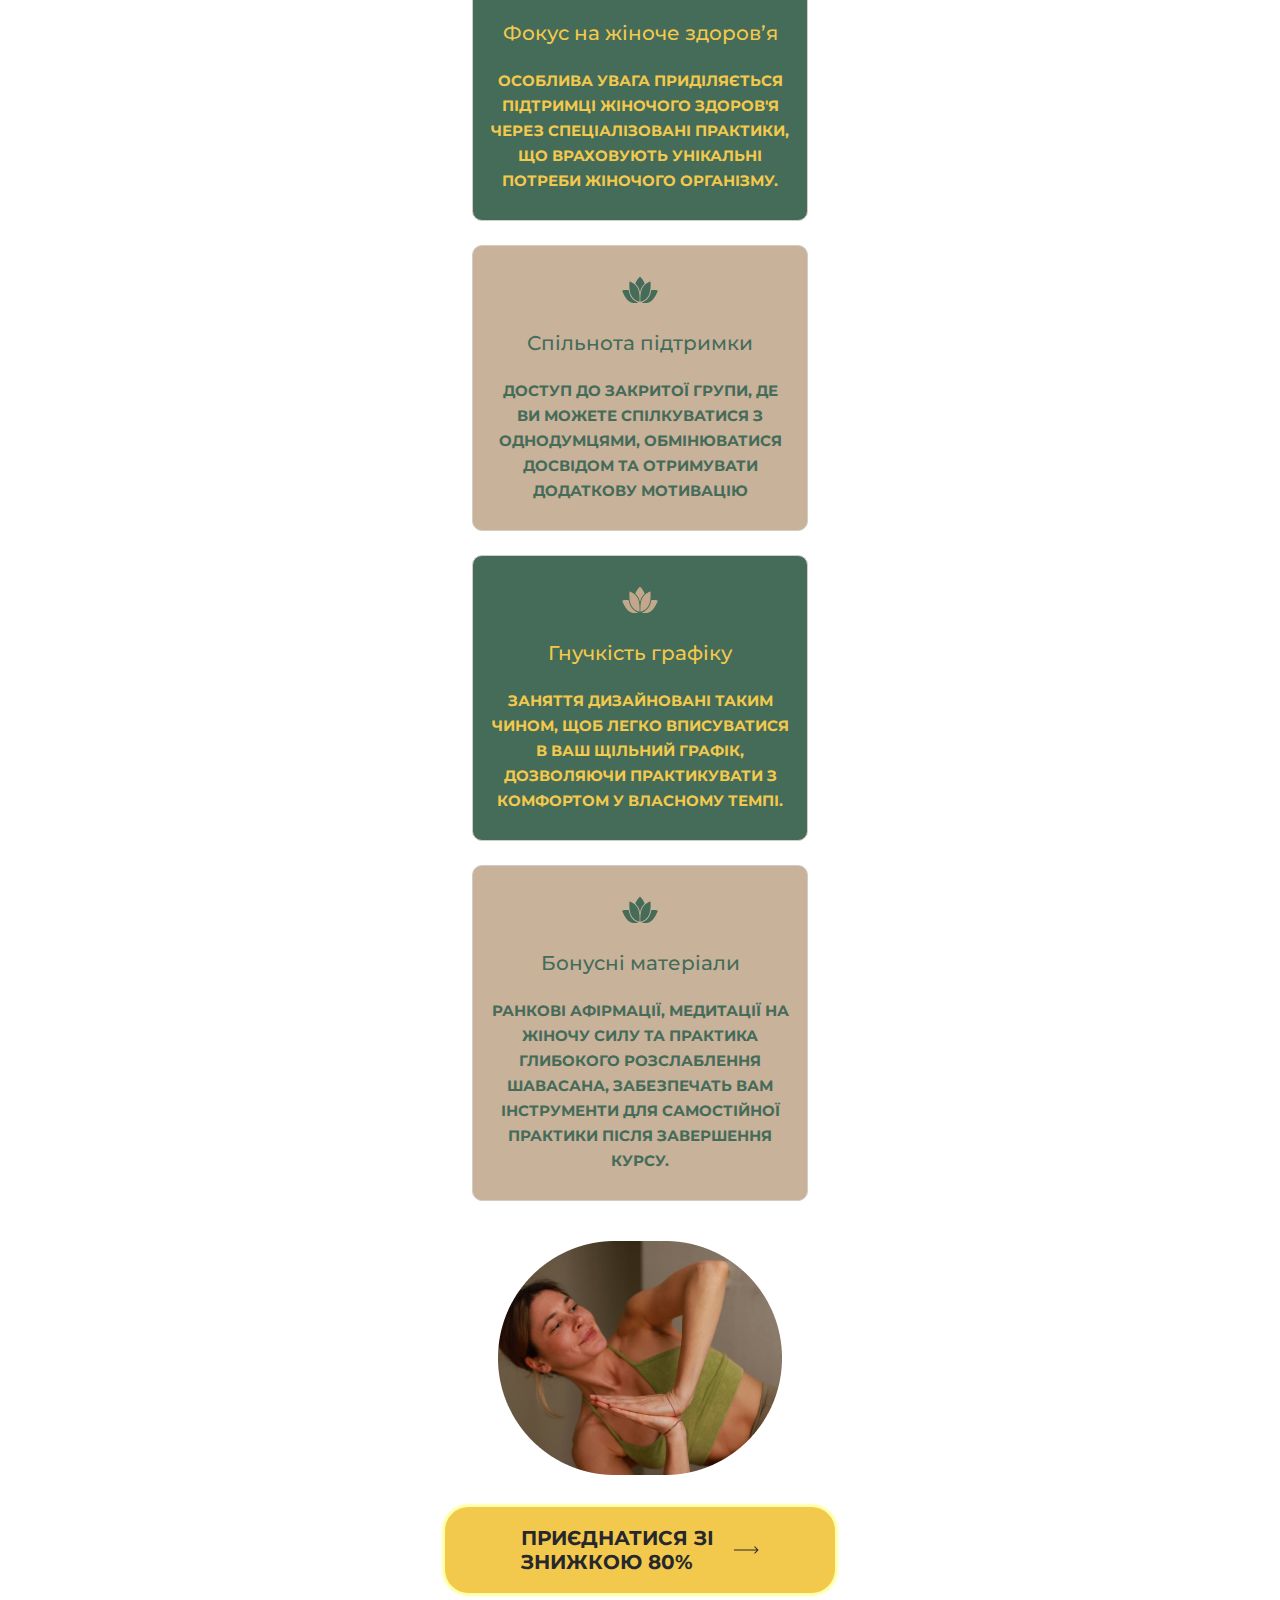
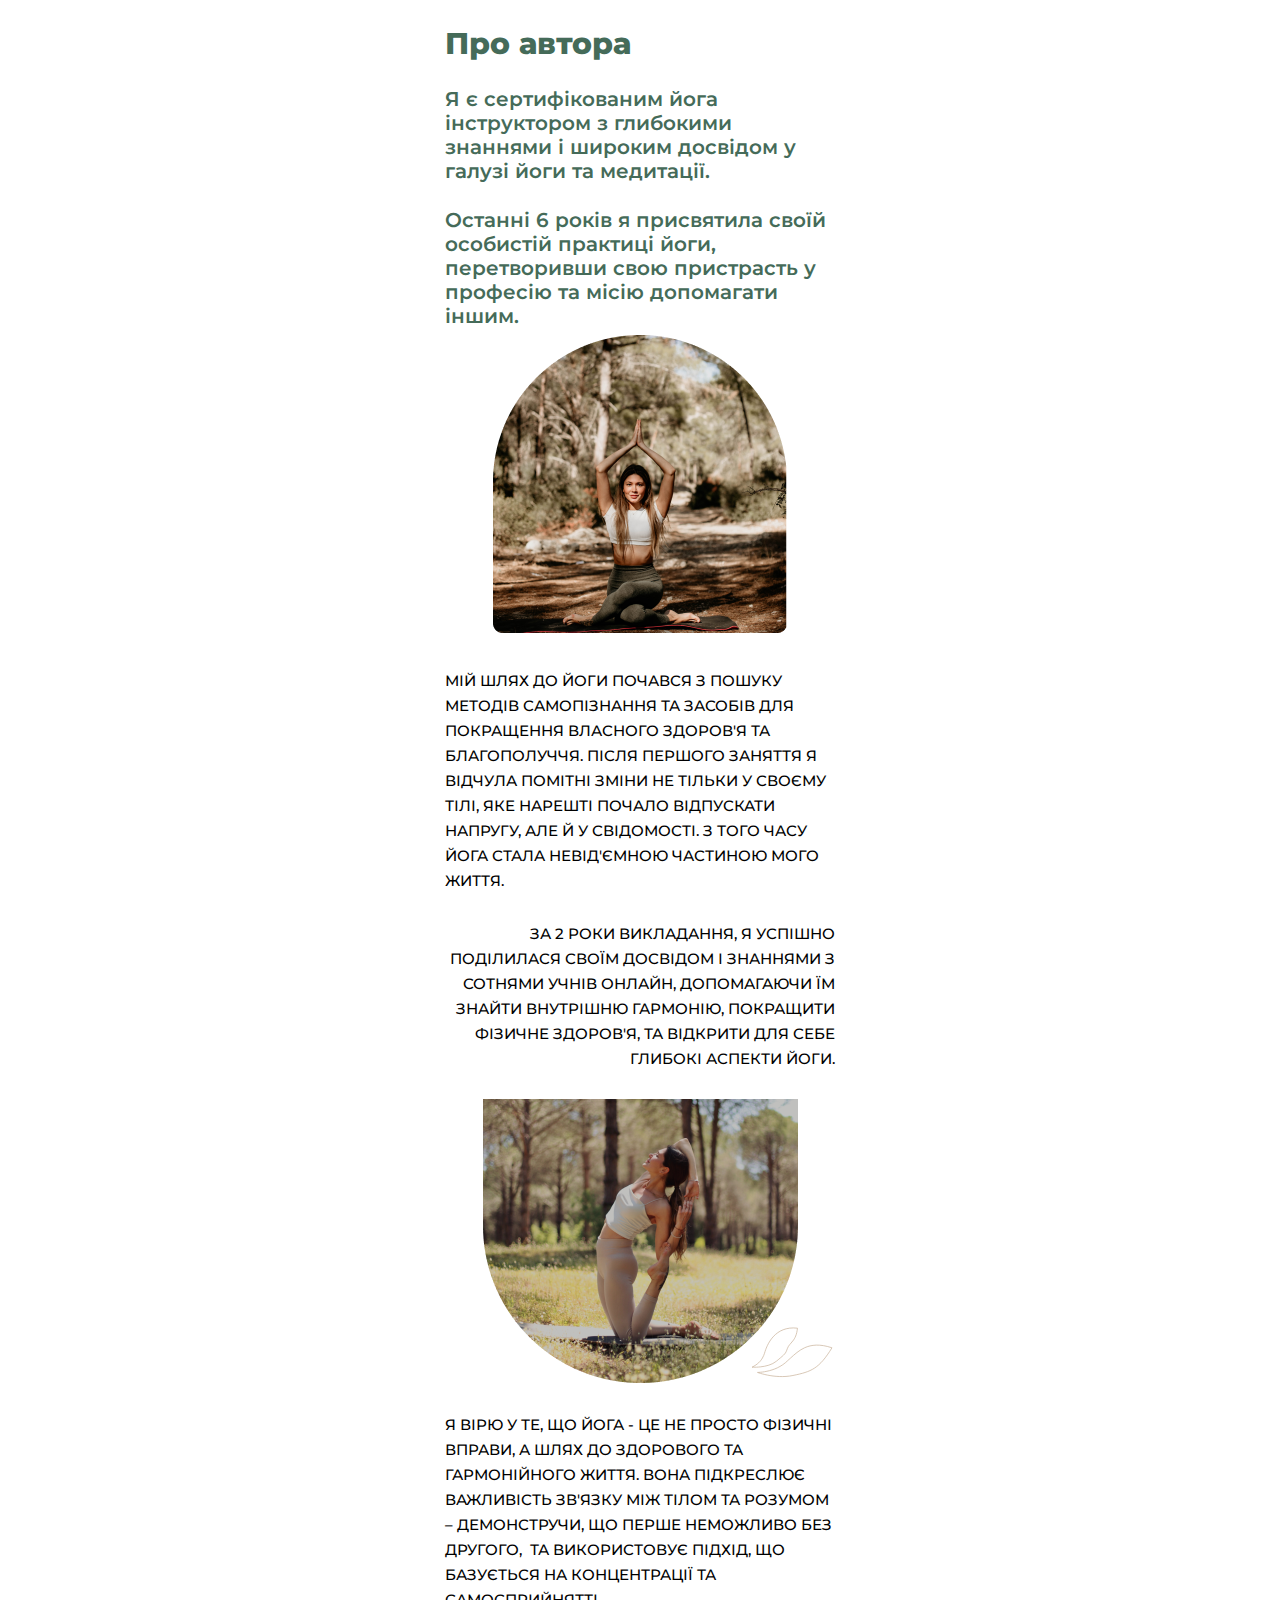
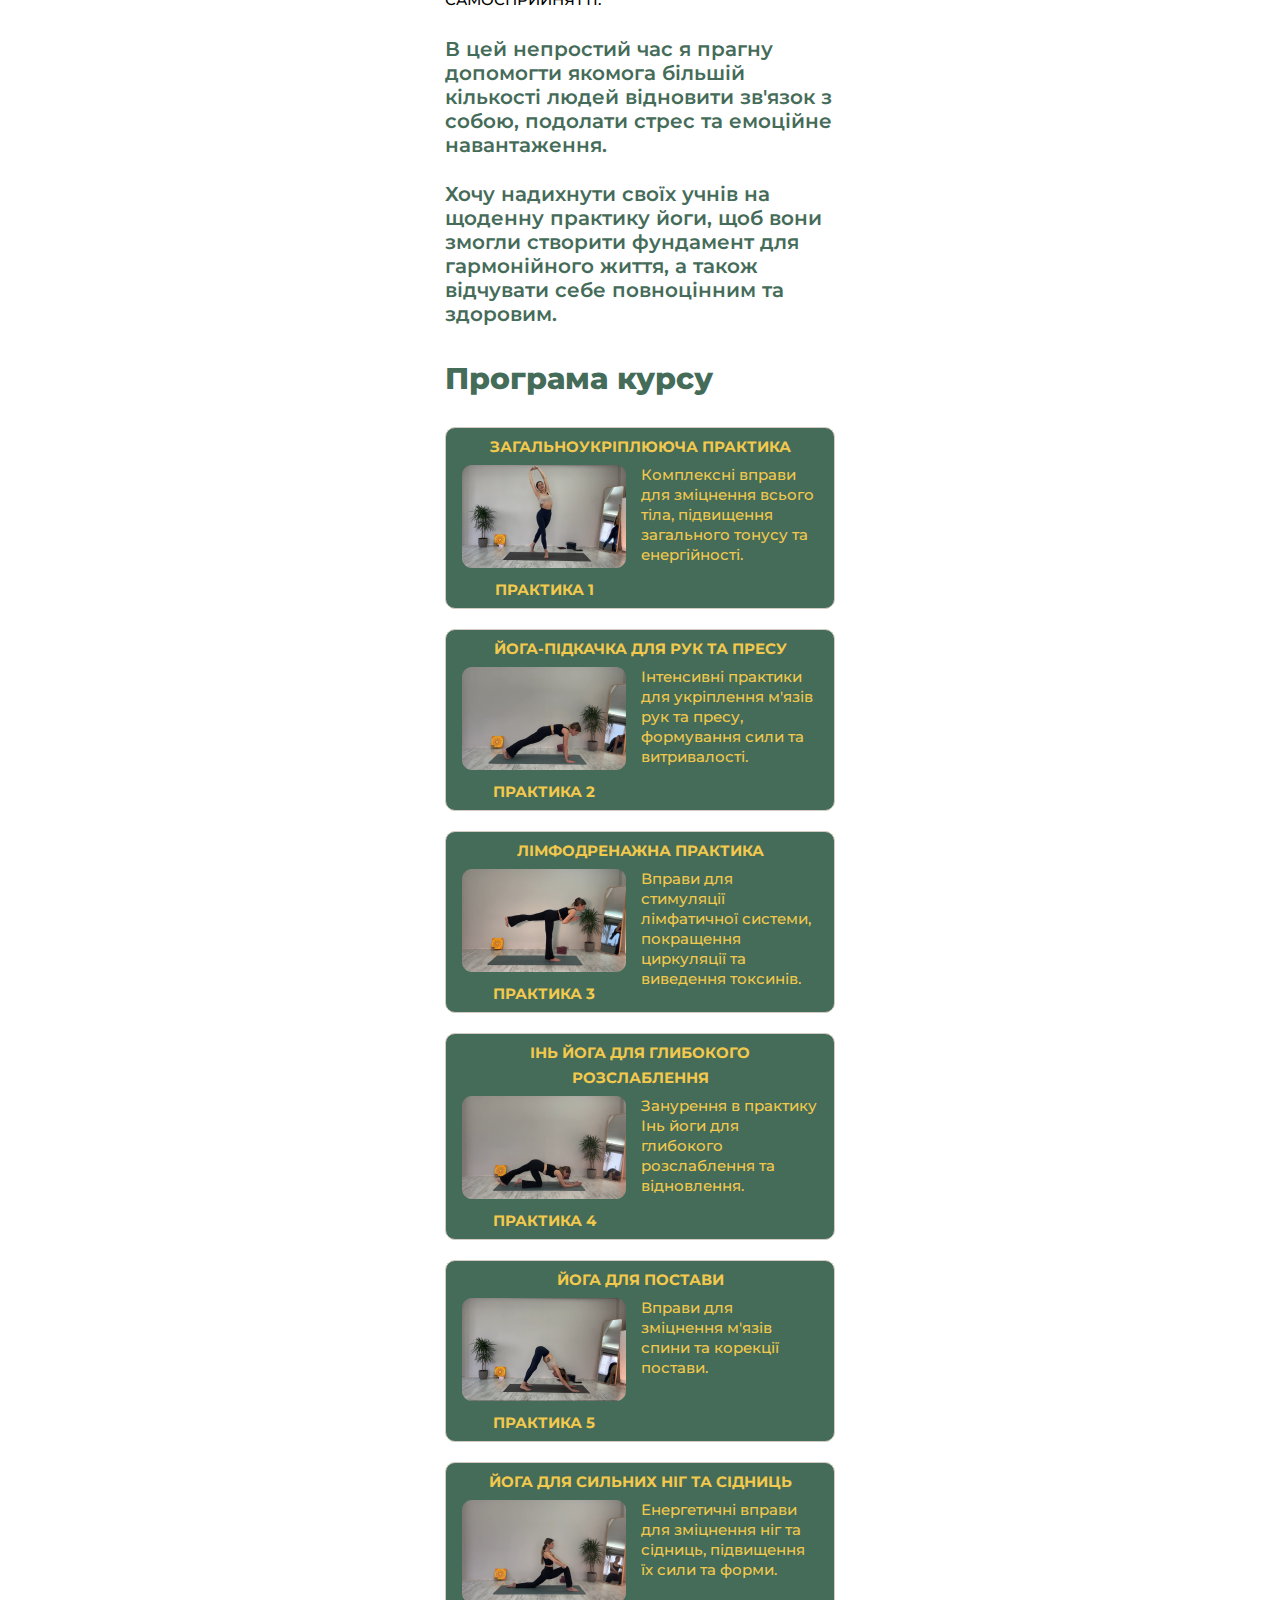
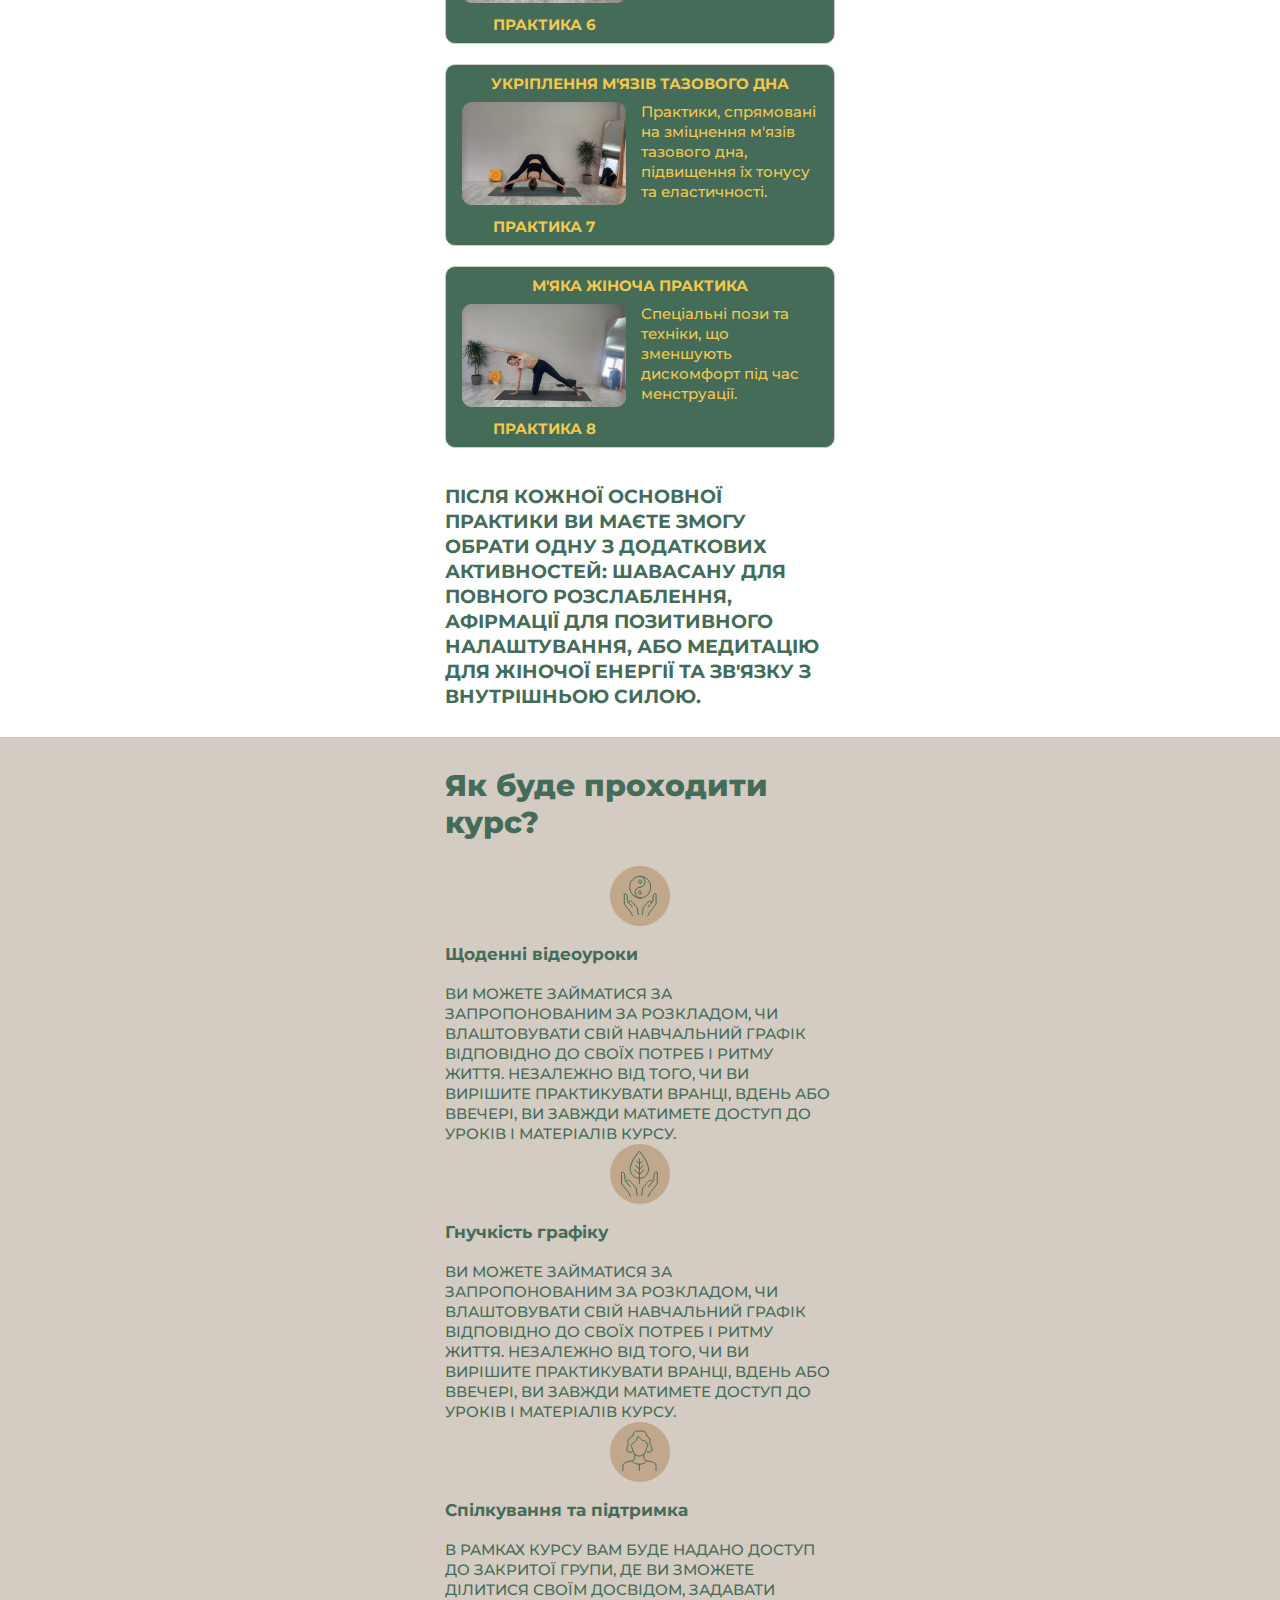
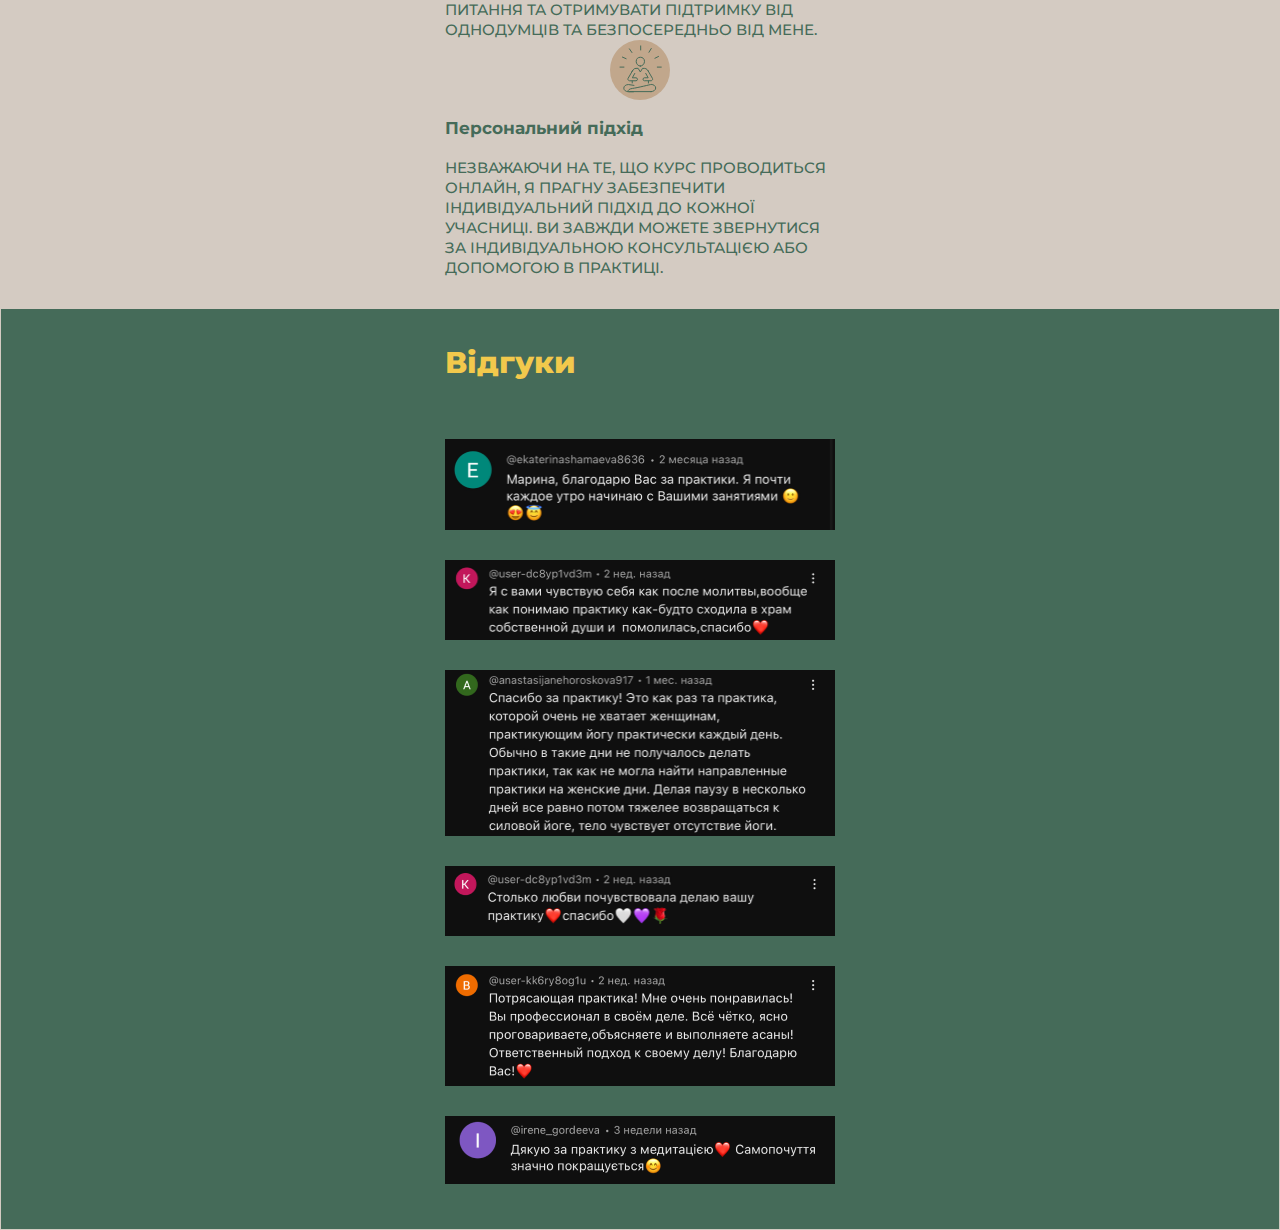
==== commit a0ebc9a8: "vidguki section the end" ====
--- a/index.html
+++ b/index.html
@@ -409,6 +409,76 @@
             </div>
         </section>
         <!-- course_program -->
+
+        <!-- pass_well -->
+        <section class="pass_well">
+            <div class="main_container">
+                <h6>
+                    Як буде проходити курс?
+                </h6>
+                <div class="pass_well_cards">
+                    <div class="pass_well_card">
+                        <img src="./images/icons/pass_well_icon1.svg" alt="">
+                        <h6>
+                            Щоденні відеоуроки
+                        </h6>
+                        <p>
+                            Ви можете займатися за запропонованим за розкладом, 
+                            чи влаштовувати свій навчальний графік відповідно до своїх потреб 
+                            і ритму життя. Незалежно від того, чи ви вирішите практикувати      вранці, вдень або ввечері, ви завжди матимете доступ до уроків і матеріалів курсу.
+                        </p>
+                    </div>
+                    <div class="pass_well_card">
+                        <img src="./images/icons/pass_well_icon2.svg" alt="">
+                        <h6>
+                            Гнучкість графіку
+                        </h6>
+                        <p>
+                            Ви можете займатися за запропонованим за розкладом, 
+                            чи влаштовувати свій навчальний графік відповідно до своїх потреб 
+                            і ритму життя. Незалежно від того, чи ви вирішите практикувати      вранці, вдень або ввечері, ви завжди матимете доступ до уроків і матеріалів курсу.
+                        </p>
+                    </div>
+                    <div class="pass_well_card">
+                        <img src="./images/icons/pass_well_icon3.svg" alt="">
+                        <h6>
+                            Спілкування та підтримка
+                        </h6>
+                        <p>
+                            В рамках курсу вам буде надано доступ до закритої групи, де ви      зможете ділитися своїм досвідом, задавати питання та отримувати підтримку від однодумців та безпосередньо від мене.
+                        </p>
+                    </div>
+                    <div class="pass_well_card">
+                        <img src="./images/icons/pass_well_icon4.svg" alt="">
+                        <h6>
+                            Персональний підхід
+                        </h6>
+                        <p>
+                            Незважаючи на те, що курс проводиться онлайн, я прагну забезпечити індивідуальний підхід до кожної учасниці. Ви завжди можете звернутися за індивідуальною консультацією або допомогою в практиці.
+                        </p>
+                    </div>
+                </div>
+            </div>
+        </section>
+        <!-- pass_well -->
+
+        <!-- vidguki -->
+        <section class="vidguki">
+            <div class="main_container">
+                <h6>
+                    Відгуки 
+                </h6>
+                <div class="vidguki_cards">
+                    <img src="./images/vidkuki_1.png" alt="">
+                    <img src="./images/vidkuki_2.png" alt="">
+                    <img src="./images/vidkuki_3.png" alt="">
+                    <img src="./images/vidkuki_4.png" alt="">
+                    <img src="./images/vidkuki_5.png" alt="">
+                    <img src="./images/vidkuki_6.png" alt="">
+                </div>
+            </div>
+        </section>
+        <!-- vidguki -->
         
         <!-- footer -->
         <footer>
--- a/css/style.css
+++ b/css/style.css
@@ -375,4 +375,54 @@
   font-size: 15px;
   font-weight: 500;
   line-height: 20px;
+}
+
+.pass_well {
+  background: rgb(212, 203, 194);
+  padding: 30px 0;
+}
+.pass_well h6 {
+  color: rgb(69, 107, 89);
+  font-size: 30px;
+  font-weight: 800;
+  line-height: 37px;
+  margin-bottom: 25px;
+}
+.pass_well .pass_well_card img {
+  display: block;
+  margin: 0 auto;
+}
+.pass_well .pass_well_card h6 {
+  margin-top: 18px;
+  margin-bottom: 0;
+  color: rgb(69, 107, 89);
+  font-size: 17px;
+  font-weight: 700;
+  line-height: 21px;
+}
+.pass_well .pass_well_card p {
+  margin-top: 19px;
+  color: rgb(69, 107, 89);
+  font-size: 15px;
+  font-weight: 500;
+  line-height: 20px;
+  text-transform: uppercase;
+}
+
+.vidguki {
+  padding: 35px 0 45px 0;
+  border: 1px solid rgb(212, 203, 194);
+  background: rgb(69, 107, 89);
+}
+.vidguki h6 {
+  margin-bottom: 58px;
+  color: rgb(242, 201, 76);
+  font-size: 30px;
+  font-weight: 800;
+  line-height: 37px;
+}
+.vidguki .vidguki_cards {
+  display: flex;
+  flex-direction: column;
+  gap: 30px;
 }/*# sourceMappingURL=style.css.map */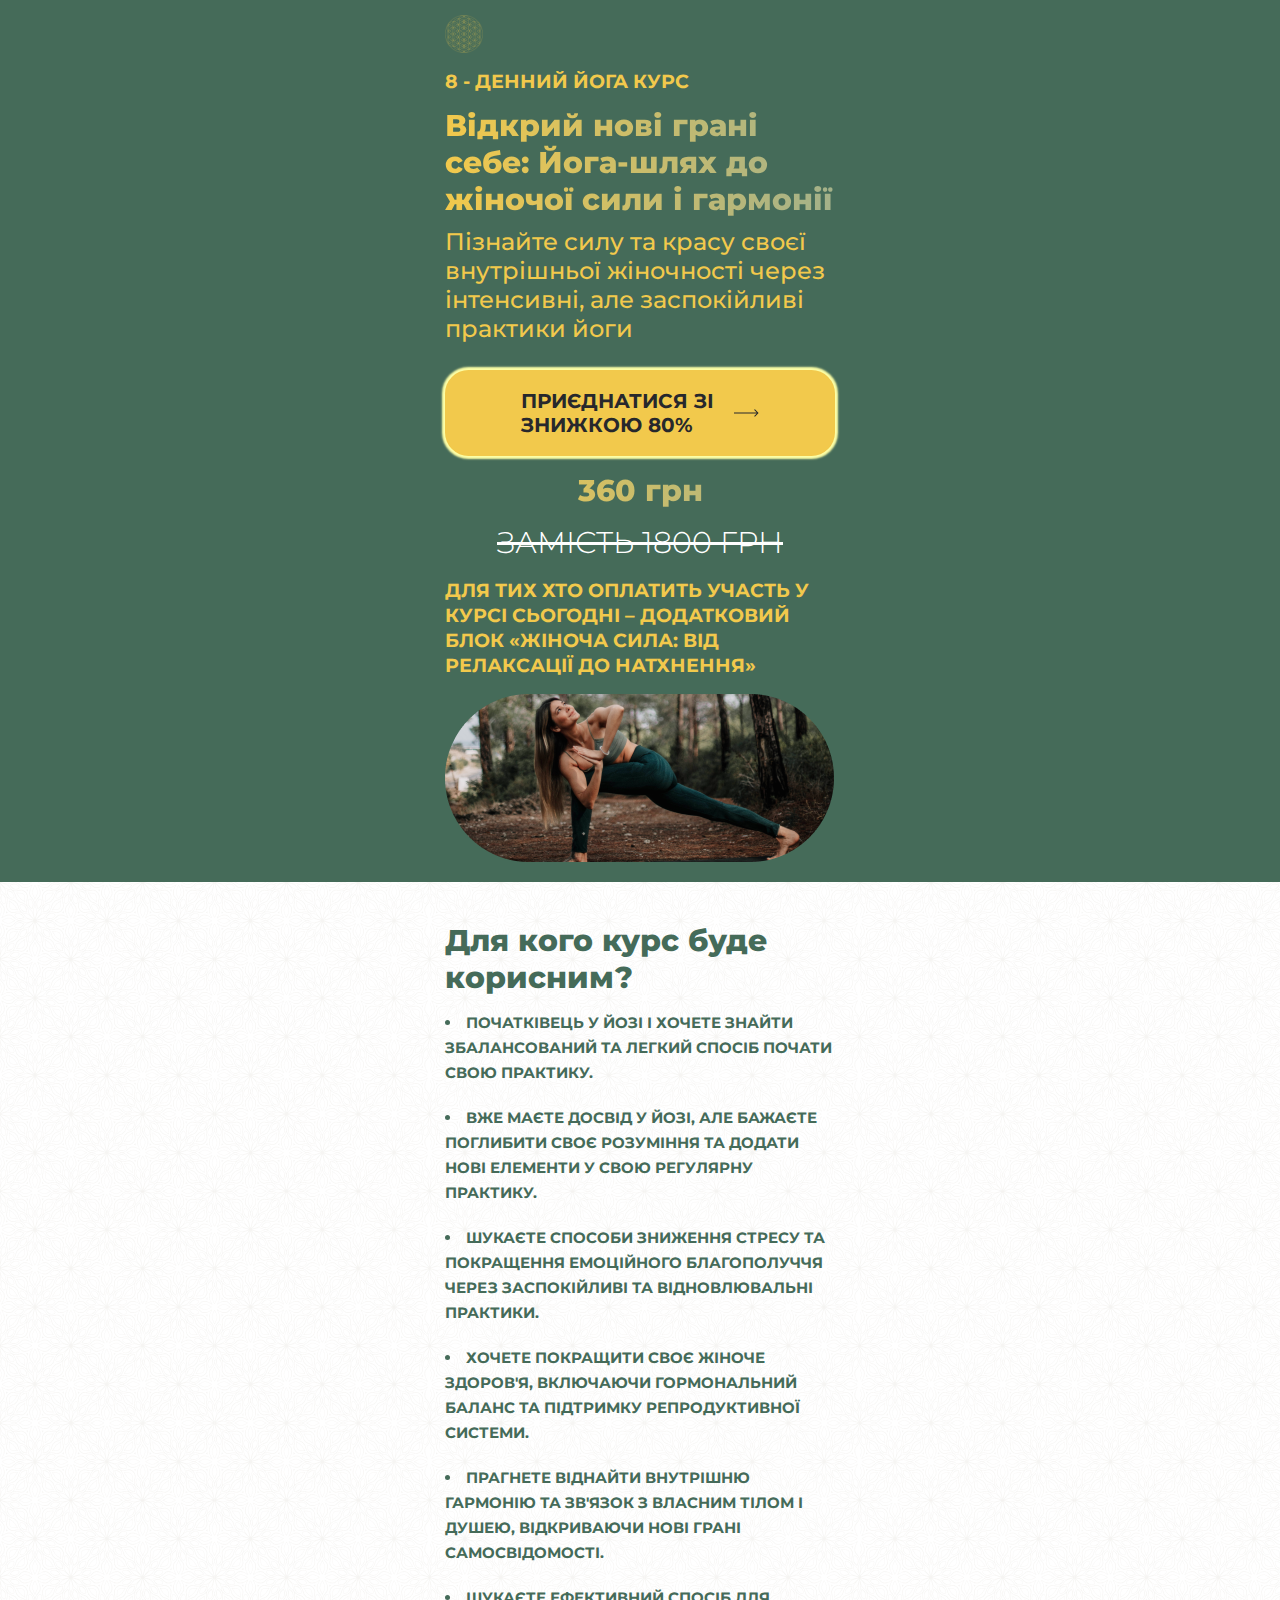
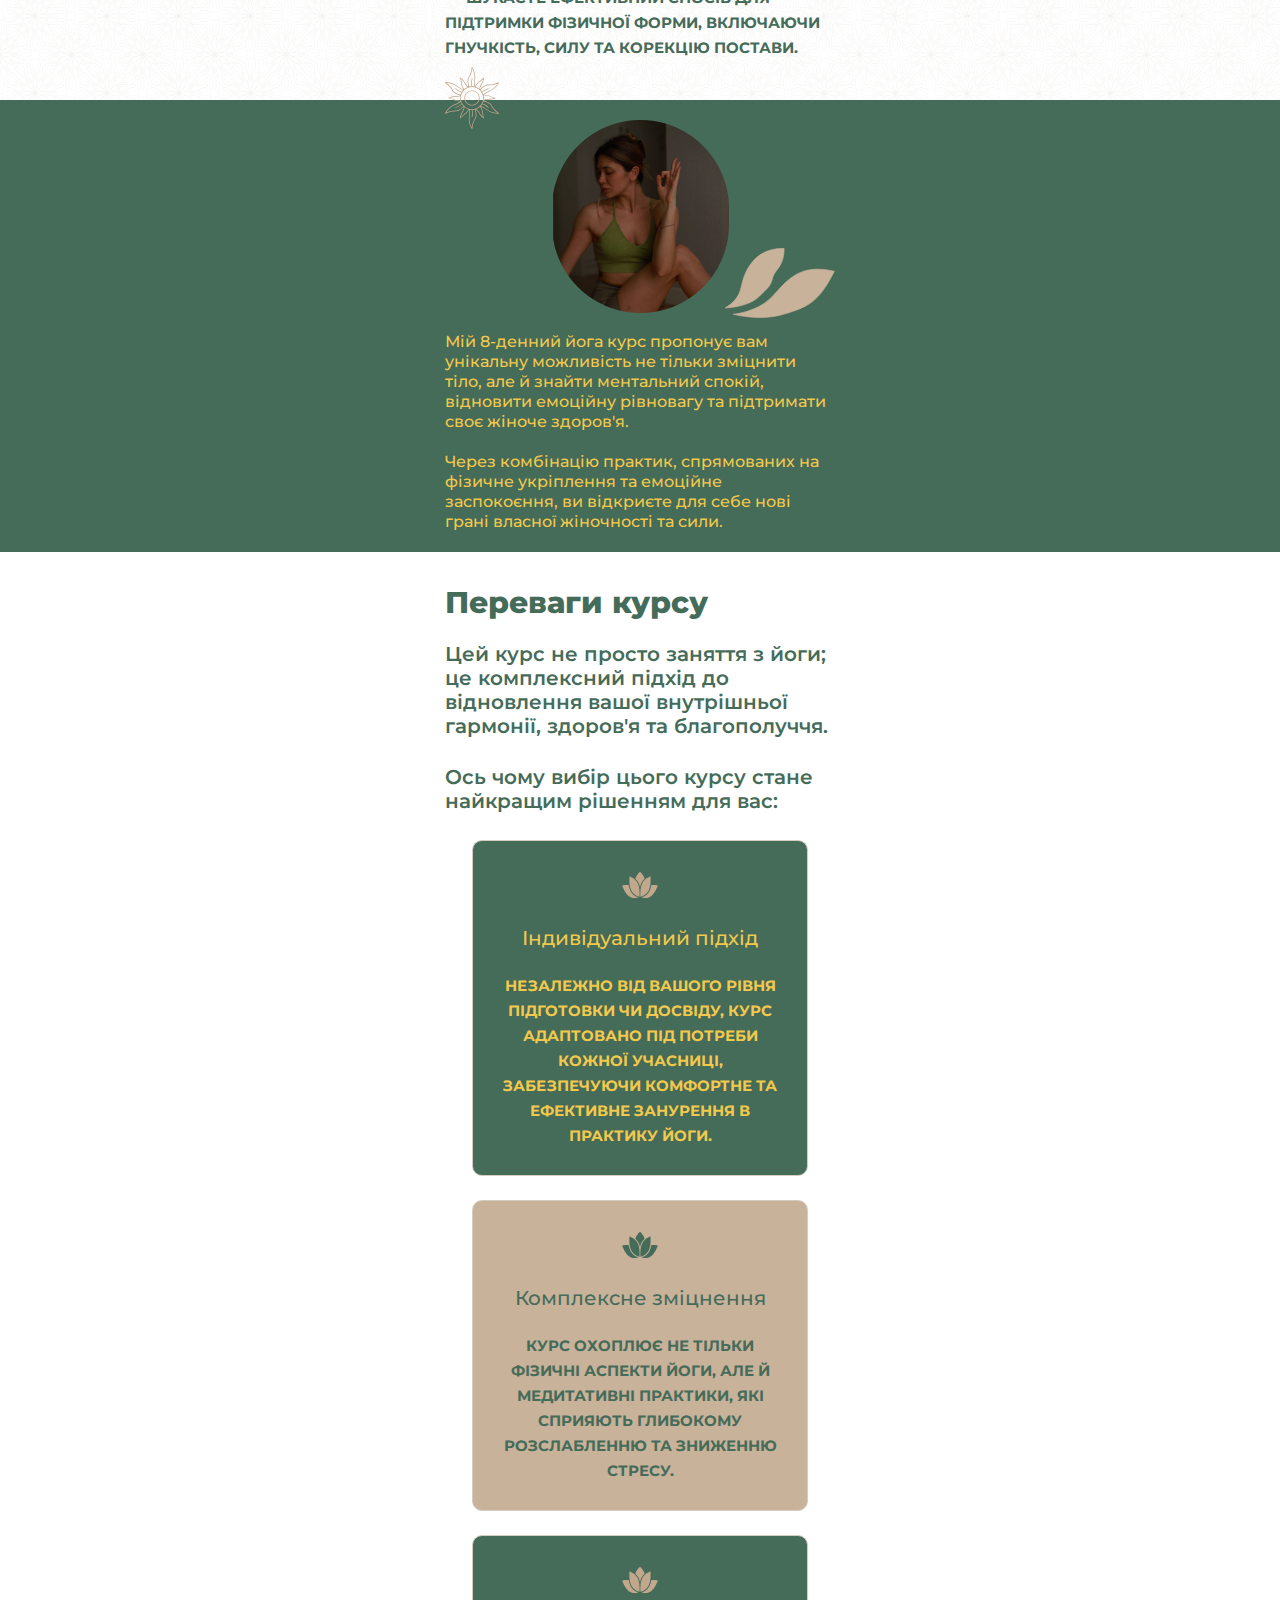
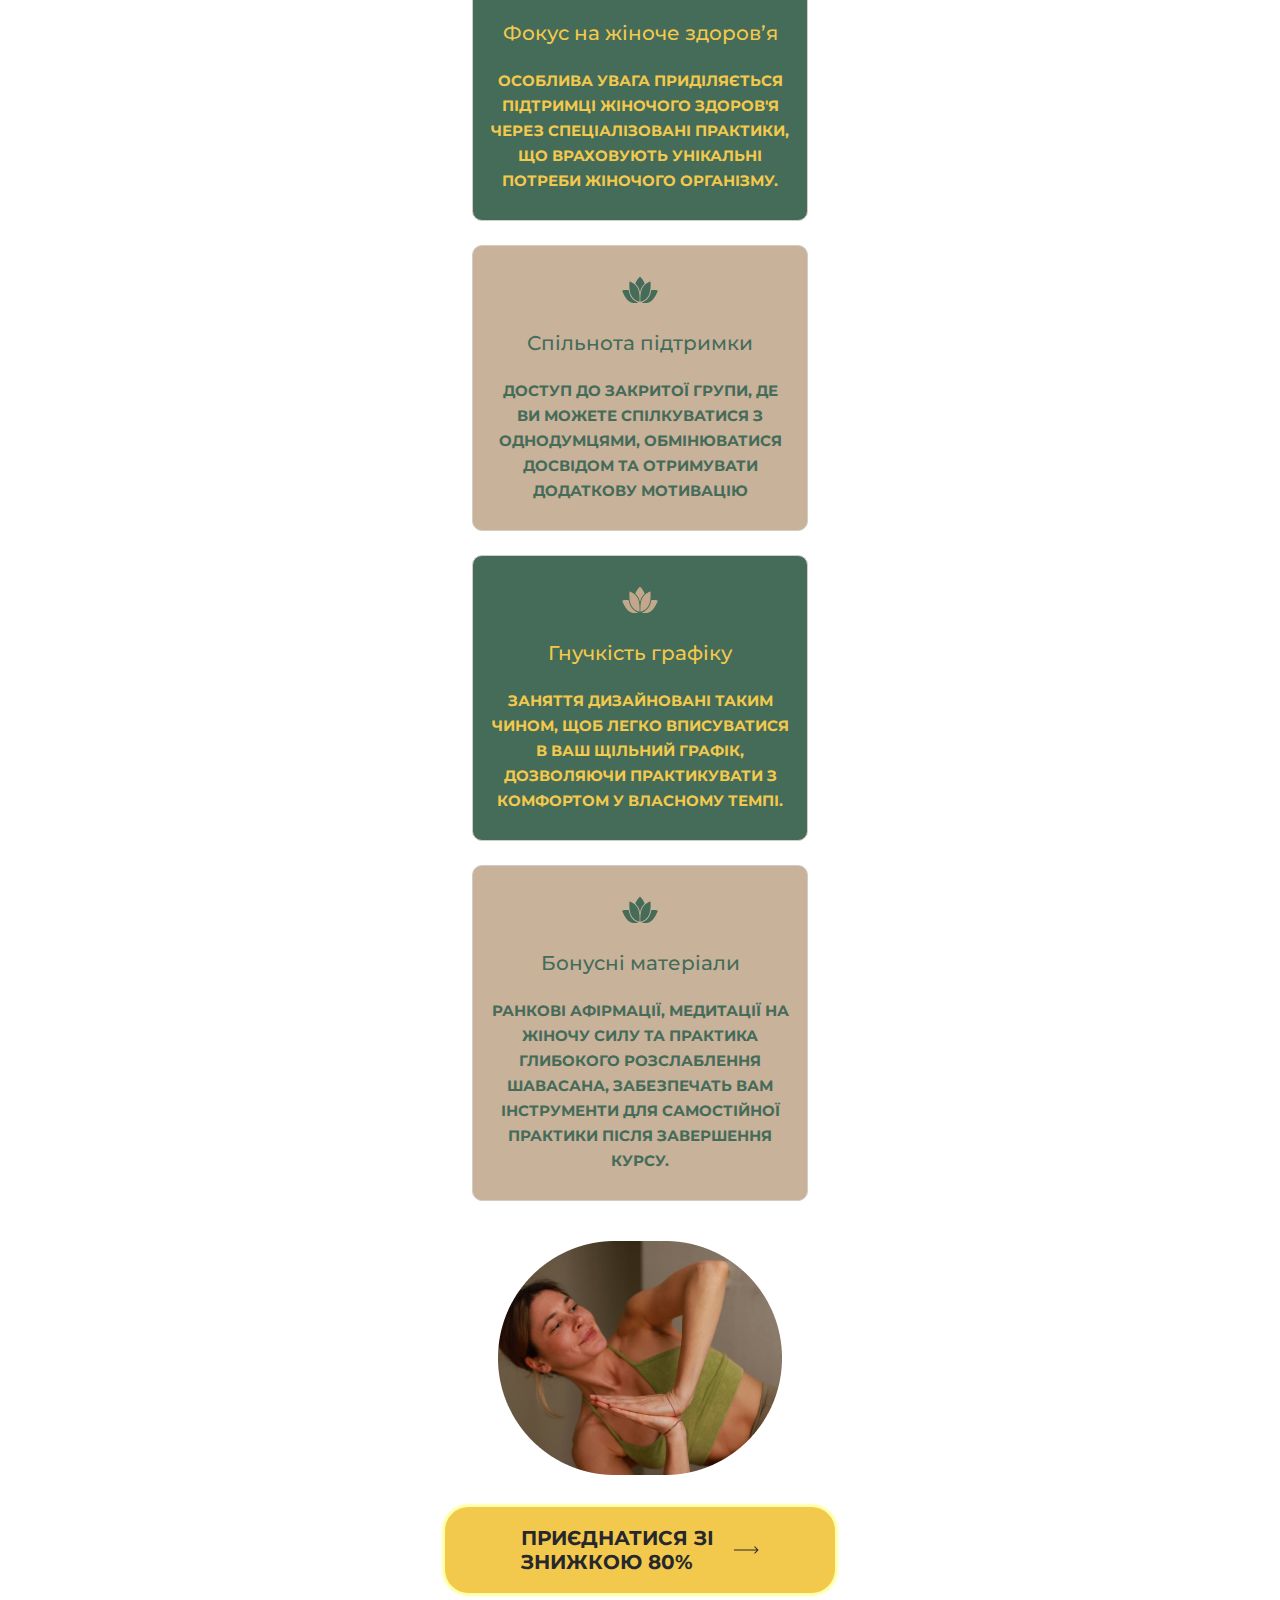
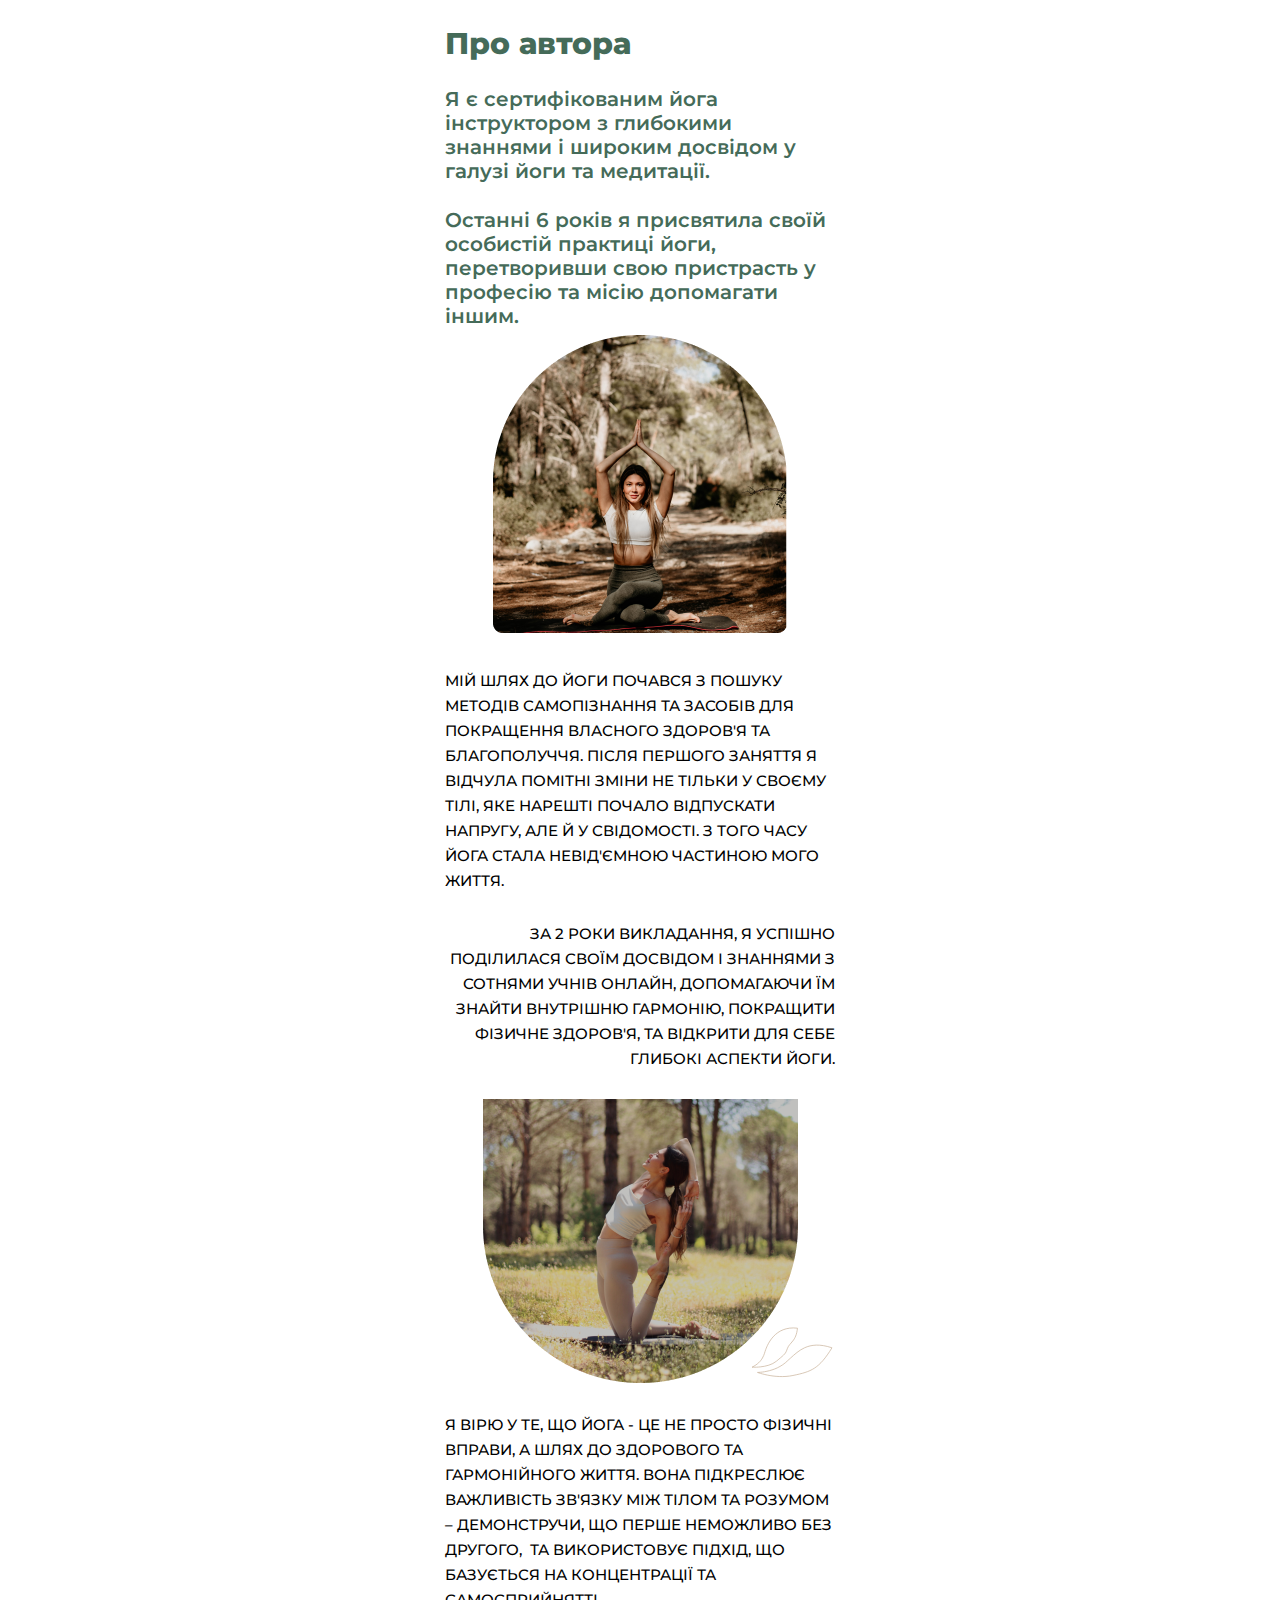
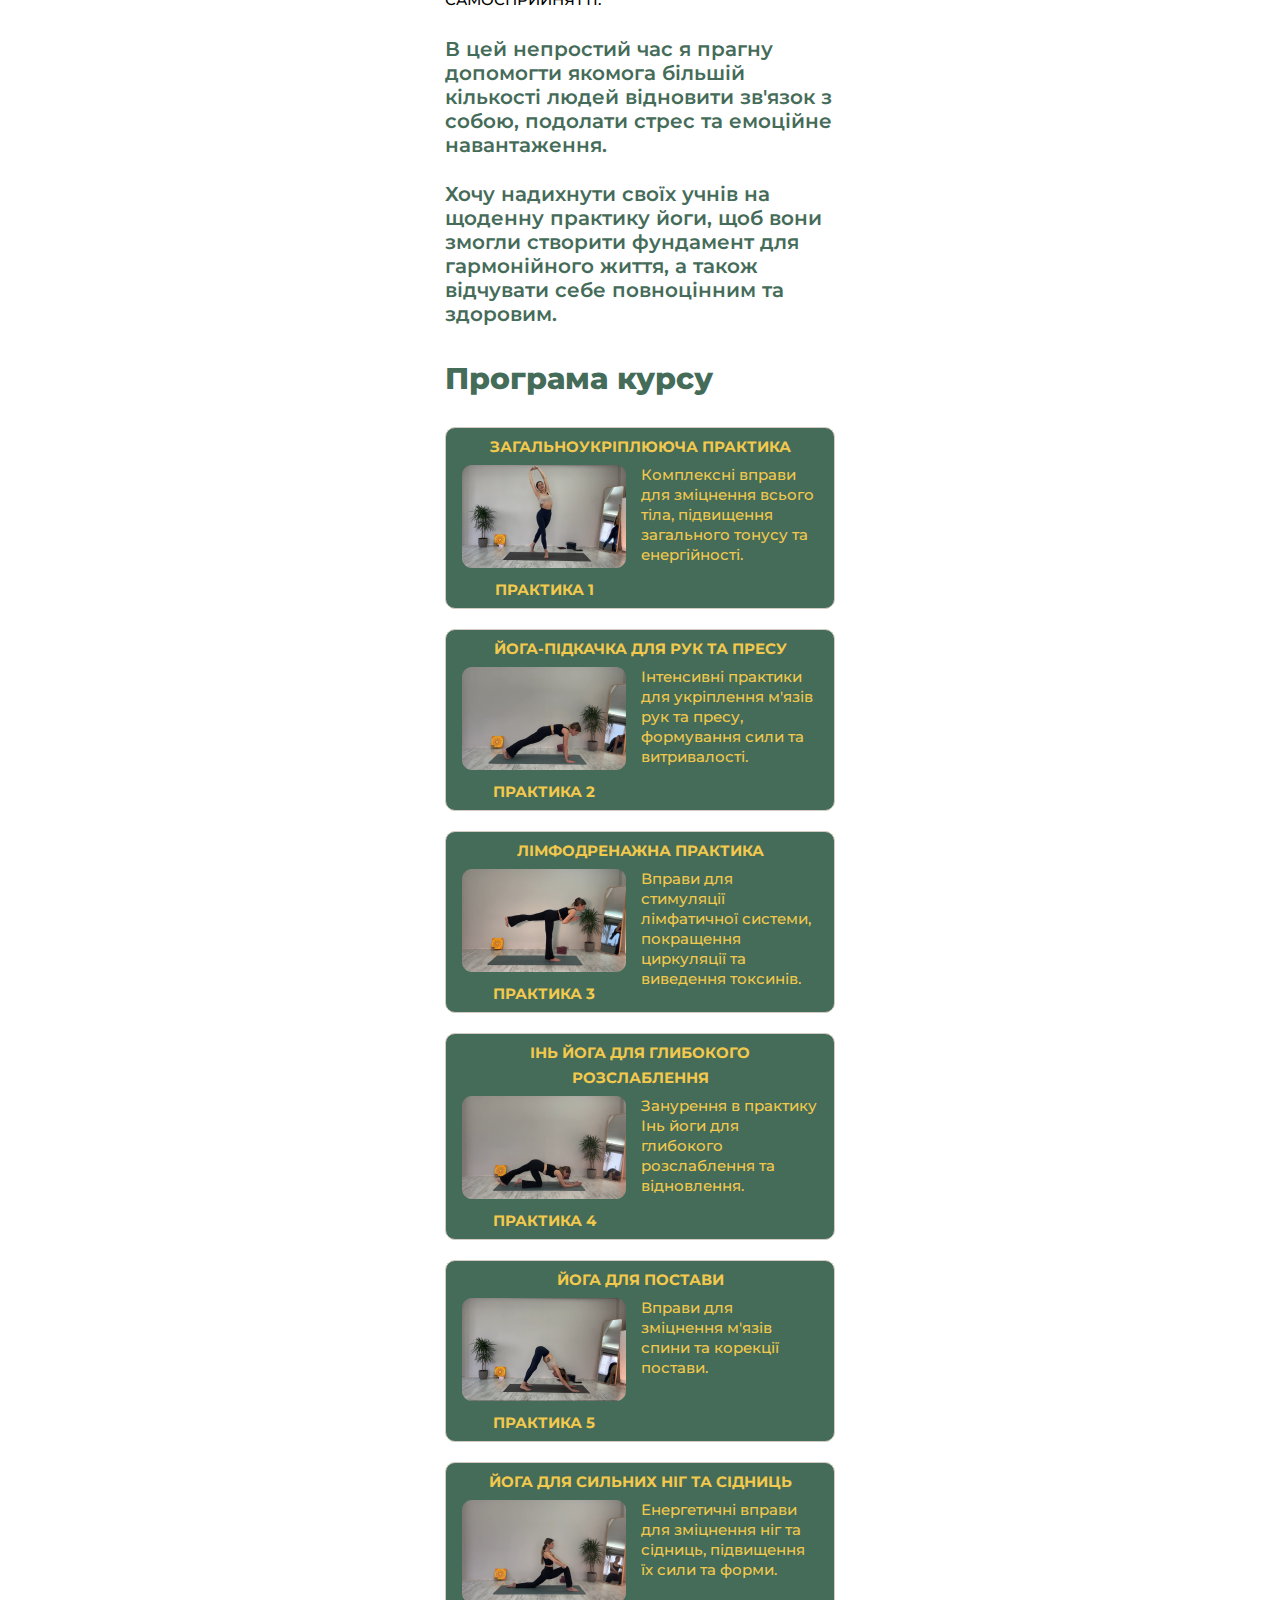
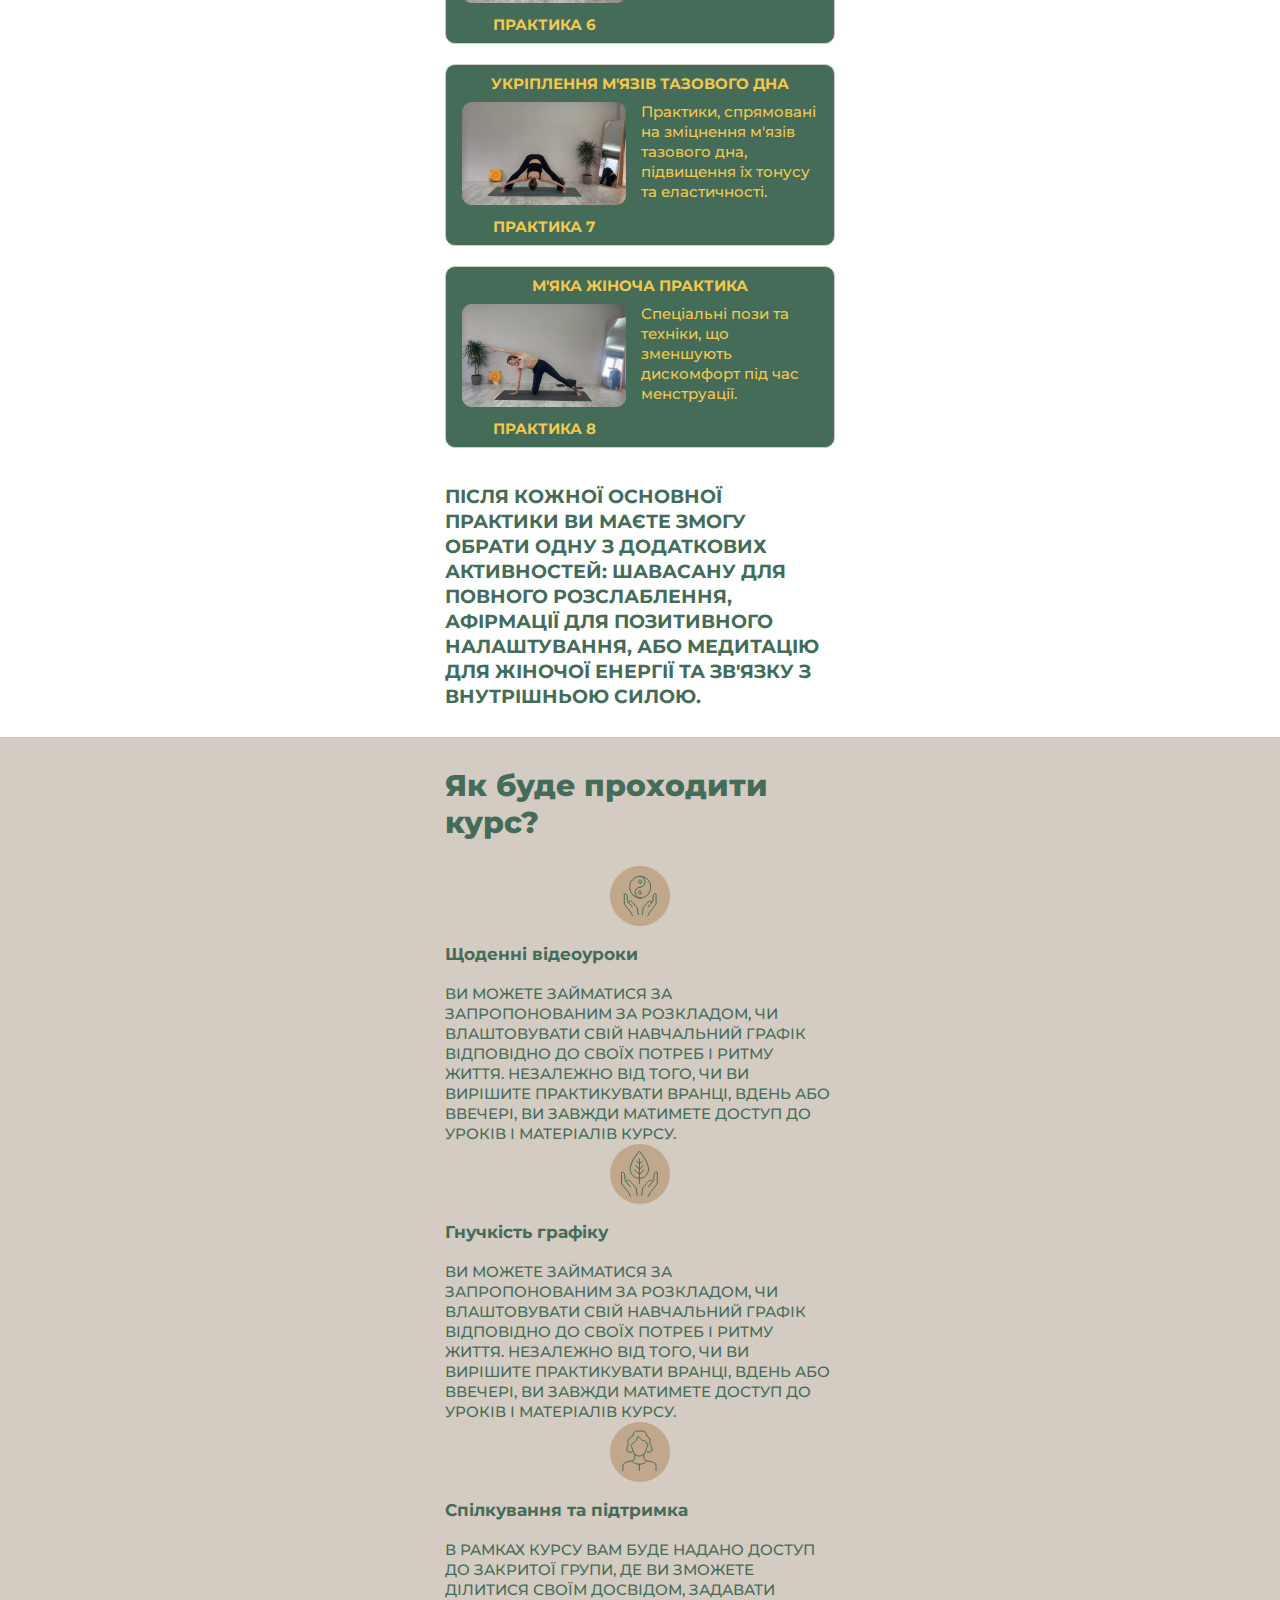
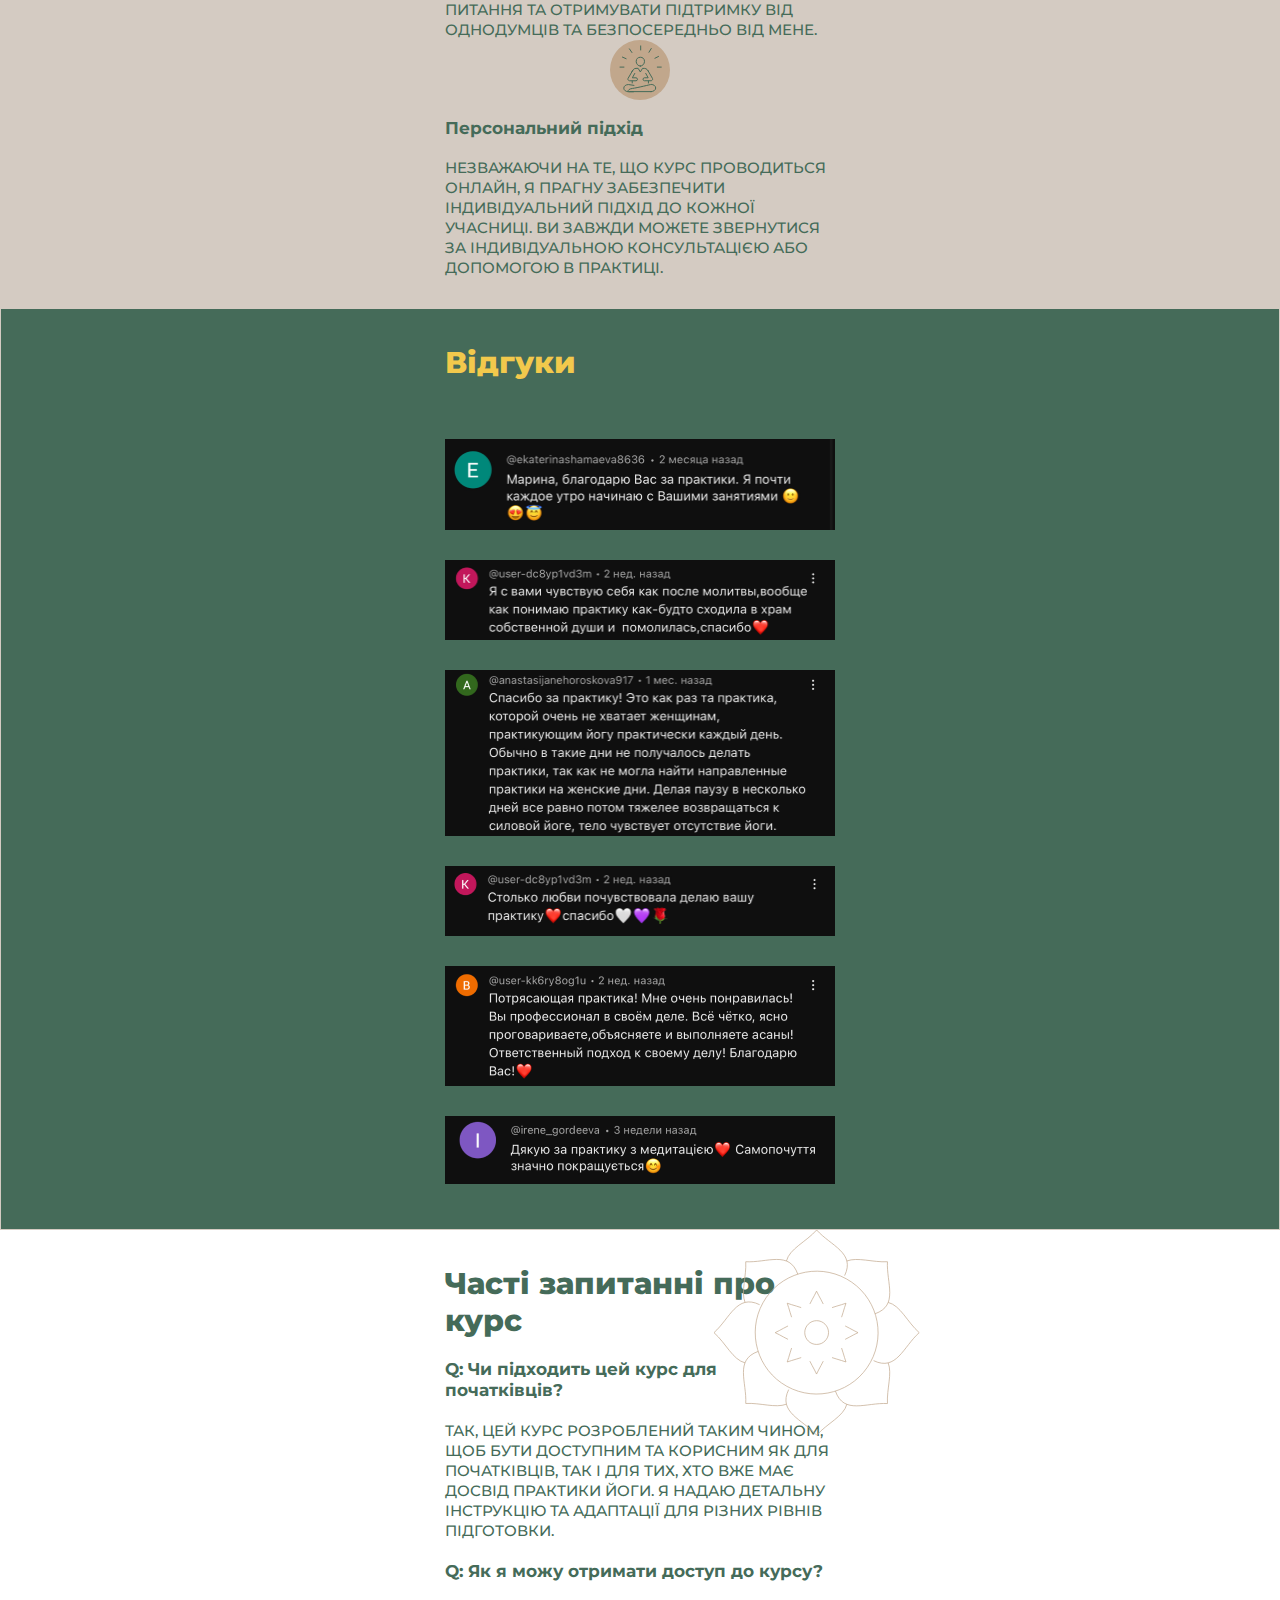
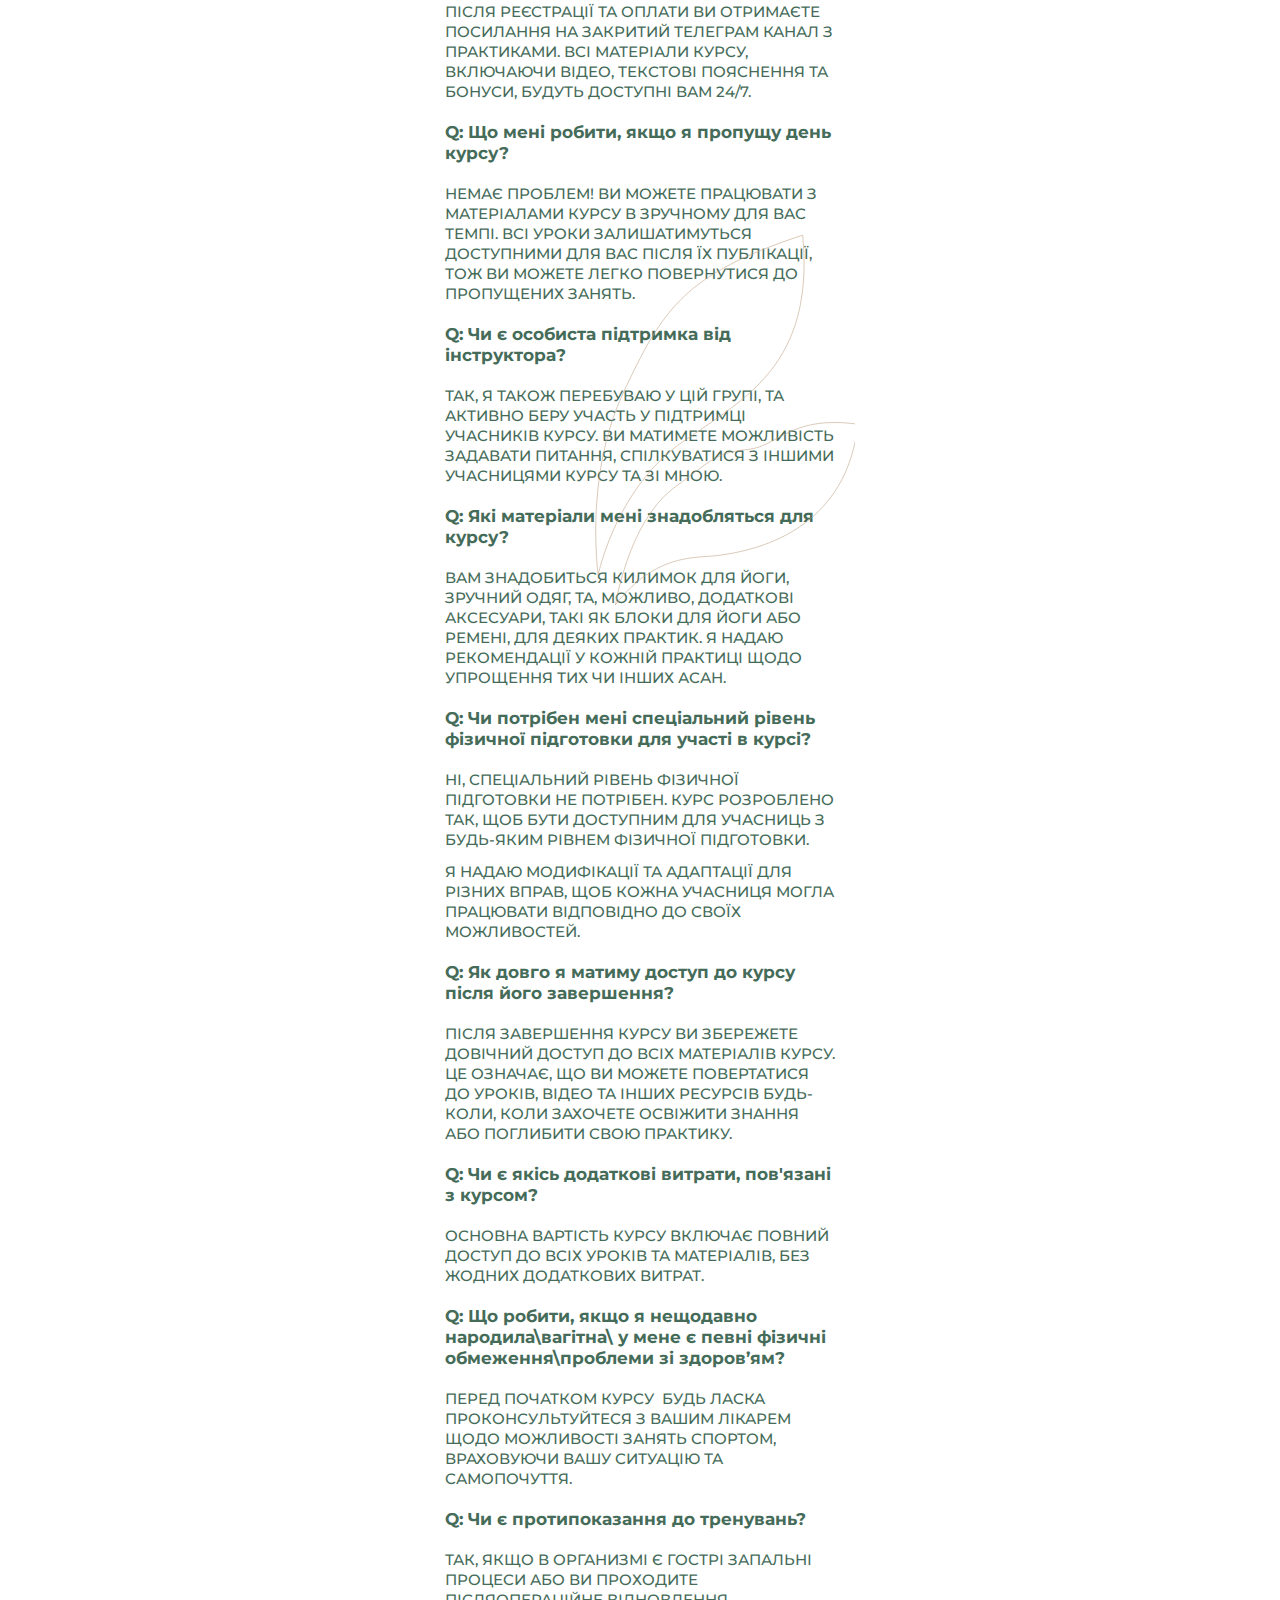
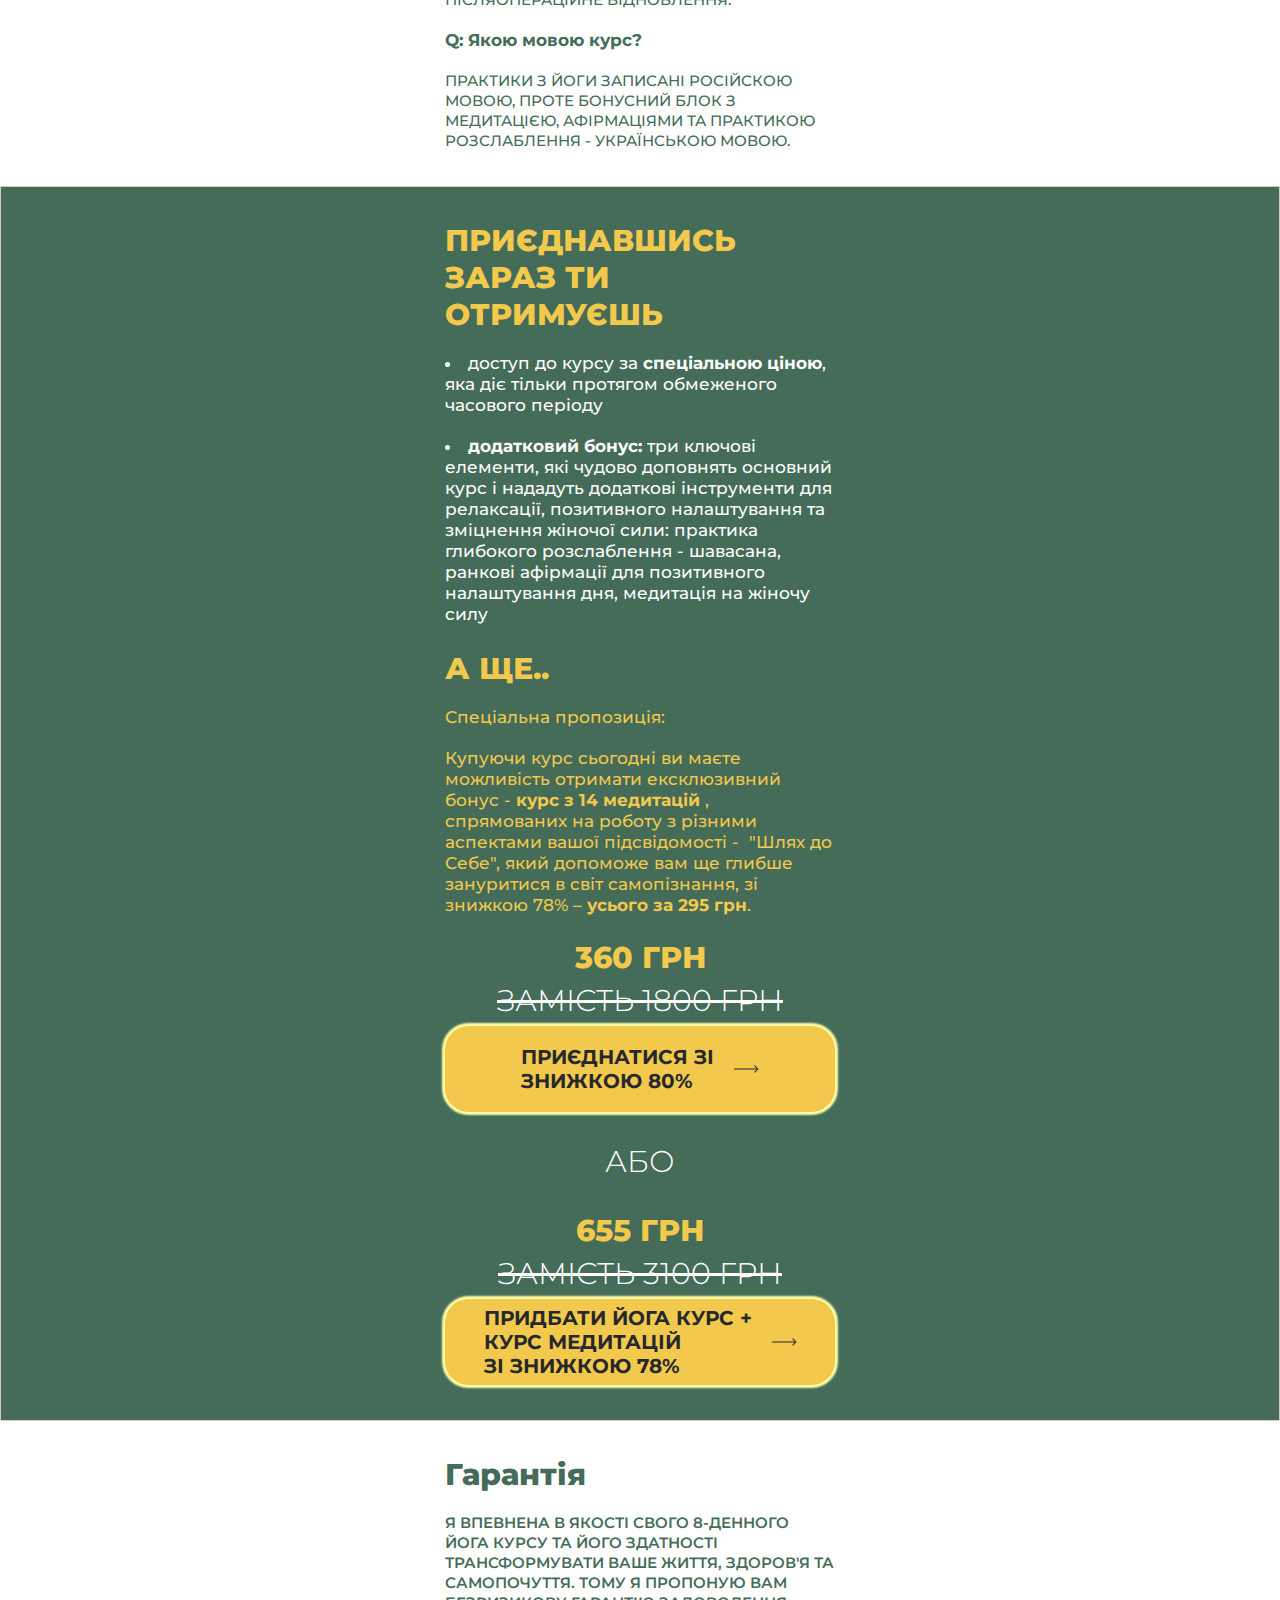
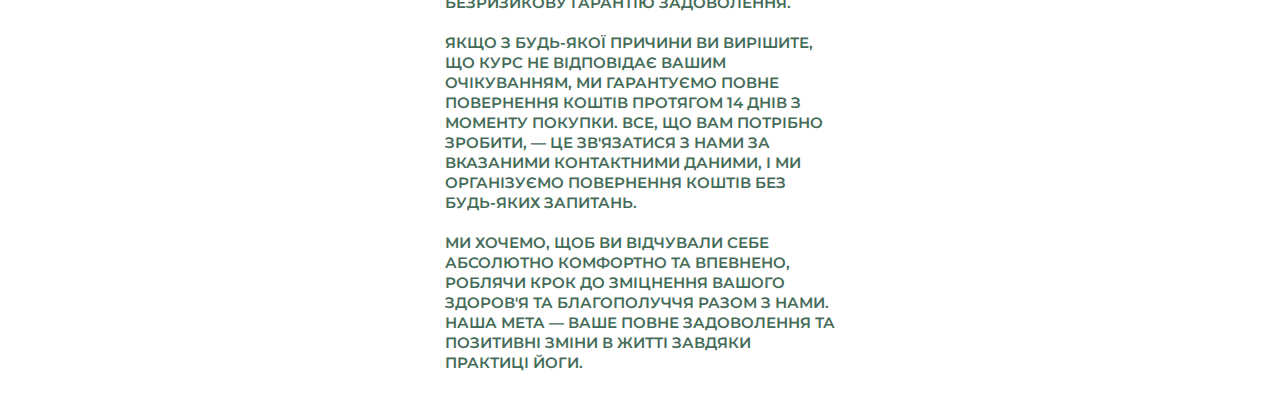
==== commit 3214b20a: "warranty" ====
--- a/index.html
+++ b/index.html
@@ -479,6 +479,201 @@
             </div>
         </section>
         <!-- vidguki -->
+
+        <!-- powered -->
+        <section class="powered">
+            <div class="main_container">
+                <img class="powered_icon_top" src="./images/icons/powered_icon.svg" alt="">
+                <img class="powered_icon_center" src="./images/icons/powered_icon2.svg" alt="">
+                <h6>
+                    Часті запитанні про курс
+                </h6>
+                <div class="powered_cards">
+                    <div class="powered_card">
+                        <h6>
+                            Q: Чи підходить цей курс для початківців?
+                        </h6>
+                        <p>
+                            Так, цей курс розроблений таким чином, щоб бути доступним та корисним як для початківців, так і для тих, хто вже має досвід практики йоги. Я надаю детальну інструкцію та адаптації для різних рівнів підготовки.
+                        </p>
+                    </div>
+                    <div class="powered_card">
+                        <h6>
+                            Q: Як я можу отримати доступ до курсу?
+                        </h6>
+                        <p>
+                            Після реєстрації та оплати ви отримаєте посилання на закритий телеграм канал з практиками. Всі матеріали курсу, включаючи відео, текстові пояснення та бонуси, будуть доступні вам 24/7.
+                        </p>
+                    </div>
+                    <div class="powered_card">
+                        <h6>
+                            Q: Що мені робити, якщо я пропущу 
+                            день курсу?
+                        </h6>
+                        <p>
+                            Немає проблем! Ви можете працювати з матеріалами курсу в зручному для вас темпі. Всі уроки залишатимуться доступними для вас після їх публікації, тож ви можете легко повернутися до пропущених занять.
+                        </p>
+                    </div>
+                    <div class="powered_card">
+                        <h6>
+                            Q: Чи є особиста підтримка від 
+                            інструктора?
+                        </h6>
+                        <p>
+                            Так, я також перебуваю у цій групі, 
+                            та активно беру участь у підтримці учасників курсу. Ви матимете можливість задавати питання, спілкуватися з іншими учасницями курсу та зі мною.
+                        </p>
+                    </div>
+                    <div class="powered_card">
+                        <h6>
+                            Q: Які матеріали мені знадобляться 
+                            для курсу?
+                        </h6>
+                        <p>
+                            Вам знадобиться килимок для йоги, зручний одяг, та, можливо, додаткові аксесуари, такі як блоки для йоги або ремені, для деяких практик. Я надаю рекомендації у кожній практиці щодо упрощення тих чи інших асан.
+                        </p>
+                    </div>
+                    <div class="powered_card">
+                        <h6>
+                            Q: Чи потрібен мені спеціальний рівень 
+                            фізичної підготовки для участі в курсі?
+                        </h6>
+                        <p>
+                            Ні, спеціальний рівень фізичної підготовки не потрібен. Курс розроблено так, щоб бути доступним для учасниць 
+                            з будь-яким рівнем фізичної підготовки. 
+                        </p>
+                        <p>
+                            Я надаю модифікації та адаптації для різних вправ, щоб кожна учасниця 
+                            могла працювати відповідно до своїх можливостей.
+                        </p>
+                    </div>
+                    <div class="powered_card">
+                        <h6>
+                            Q: Як довго я матиму доступ до курсу 
+                            після його завершення?
+                        </h6>
+                        <p>
+                            Після завершення курсу ви збережете довічний доступ до всіх матеріалів курсу. Це означає, що ви можете повертатися до уроків, відео та інших ресурсів будь-коли, коли захочете освіжити знання або поглибити свою практику.
+                        </p>
+                    </div>
+                    <div class="powered_card">
+                        <h6>
+                            Q: Чи є якісь додаткові витрати, 
+                            пов'язані з курсом?
+                        </h6>
+                        <p>
+                            Основна вартість курсу включає повний доступ до всіх уроків та матеріалів, без жодних додаткових витрат.
+                        </p>
+                    </div>
+                    <div class="powered_card">
+                        <h6>
+                            Q: Що робити, якщо я нещодавно 
+                            народила\вагітна\ у мене є певні фізичні 
+                            обмеження\проблеми зі здоров’ям?
+                        </h6>
+                        <p>
+                            Перед початком курсу  будь ласка проконсультуйтеся з вашим лікарем щодо можливості занять спортом, враховуючи вашу ситуацію та самопочуття.
+                        </p>
+                    </div>
+                    <div class="powered_card">
+                        <h6>
+                            Q: Чи є протипоказання до тренувань?
+                        </h6>
+                        <p>
+                            Так, якщо в организмі є гострі запальні процеси або ви проходите післяопераційне відновлення.
+                        </p>
+                    </div>
+                    <div class="powered_card">
+                        <h6>
+                            Q: Якою мовою курс?
+                        </h6>
+                        <p>
+                            Практики з йоги записані російскою мовою, проте бонусний блок з медитацією, афірмаціями та практикою розслаблення - українською мовою.
+                        </p>
+                    </div>
+                </div>
+            </div>
+        </section>
+        <!-- powered -->
+
+        <!-- tired -->
+        <section class="tired">
+            <div class="main_container">
+                <h6>
+                    приєднавшись зараз ти отримуєшь
+                </h6>
+                <ul>
+                    <li>
+                        доступ до курсу за <b>спеціальною ціною</b>, яка діє тільки протягом обмеженого часового періоду
+                    </li>
+                    <li>
+                        <b>додатковий бонус:</b> три ключові
+                        елементи, які чудово доповнять основний курс і нададуть додаткові інструменти для релаксації, позитивного налаштування 
+                        та зміцнення жіночої сили: практика глибокого розслаблення - шавасана, ранкові афірмації для позитивного налаштування дня, медитація на жіночу силу
+                    </li>
+                </ul>
+                <h6>
+                    а ще..
+                </h6>
+                <p>
+                    <span>
+                        Спеціальна пропозиція: 
+                    </span>
+                    Купуючи курс сьогодні ви маєте можливість отримати ексклюзивний бонус - <b>курс з 14 медитацій</b> , спрямованих на роботу з різними аспектами вашої підсвідомості -  "Шлях до Себе", який допоможе вам ще глибше зануритися в світ самопізнання, зі знижкою 78% – <b>усього за 295 грн</b>.
+                </p>
+                <div class="tired_cards">
+                    <div class="tired_card">
+                        <h6>
+                            360 грн
+                        </h6>
+                        <del>
+                            замість 1800 грн
+                        </del>
+                        <a href="#" class="main_btn">
+                            приєднатися зі<br> знижкою  80%
+                            <img src="./images/icons/home_icon.svg" alt="">
+                        </a>
+                    </div>
+                    <h5>
+                        або
+                    </h5>
+                    <div class="tired_card">
+                        <h6>
+                            655 грн
+                        </h6>
+                        <del>
+                            замість 3100 грн
+                        </del>
+                        <a href="#" class="main_btn">
+                            придбати йога курс + <br>
+                            курс медитацій <br>
+                            зі знижкою 78%
+                            <img src="./images/icons/home_icon.svg" alt="">
+                        </a>
+                    </div>
+                </div>
+            </div>
+        </section>
+        <!-- tired -->
+
+        <!-- warranty -->
+        <section class="warranty">
+            <div class="main_container">
+                <h6>
+                    Гарантія
+                </h6>
+                <p>
+                    Я впевнена в якості свого 8-денного йога курсу та його здатності трансформувати ваше життя, здоров'я та самопочуття. Тому я пропоную вам безризикову гарантію задоволення.
+                </p>
+                <p>
+                    Якщо з будь-якої причини ви вирішите, що курс не відповідає вашим очікуванням, ми гарантуємо повне повернення коштів протягом 14 днів з моменту покупки. Все, що вам потрібно зробити, — це зв'язатися з нами за вказаними контактними даними, і ми організуємо повернення коштів без будь-яких запитань.
+                </p>
+                <p>
+                    Ми хочемо, щоб ви відчували себе абсолютно комфортно та впевнено, роблячи крок до зміцнення вашого здоров'я та благополуччя разом з нами. Наша мета — ваше повне задоволення та позитивні зміни в житті завдяки практиці йоги.
+                </p>
+            </div>
+        </section>
+        <!-- warranty -->
         
         <!-- footer -->
         <footer>
--- a/css/style.css
+++ b/css/style.css
@@ -425,4 +425,129 @@
   display: flex;
   flex-direction: column;
   gap: 30px;
+}
+
+.powered {
+  padding: 35px 0;
+}
+.powered .main_container {
+  position: relative;
+}
+.powered .powered_icon_top {
+  position: absolute;
+  top: -36px;
+  right: -65px;
+}
+.powered .powered_icon_center {
+  position: absolute;
+  top: 520px;
+  right: 0;
+}
+.powered h6 {
+  color: rgb(69, 107, 89);
+  font-size: 30px;
+  font-weight: 800;
+  line-height: 37px;
+  margin-bottom: 20px;
+}
+.powered .powered_cards {
+  display: flex;
+  flex-direction: column;
+  gap: 20px;
+}
+.powered .powered_card h6 {
+  color: rgb(69, 107, 89);
+  font-size: 17px;
+  font-weight: 700;
+  line-height: 21px;
+}
+.powered .powered_card p {
+  margin-top: 12px;
+  color: rgb(69, 107, 89);
+  font-size: 15px;
+  font-weight: 500;
+  line-height: 20px;
+  text-transform: uppercase;
+}
+
+.tired {
+  padding: 35px 0;
+  border: 1px solid rgb(212, 203, 194);
+  background: rgb(69, 107, 89);
+}
+.tired h6 {
+  color: rgb(242, 201, 76);
+  font-size: 30px;
+  font-weight: 800;
+  line-height: 37px;
+  text-transform: uppercase;
+  margin-bottom: 20px;
+}
+.tired ul {
+  display: flex;
+  flex-direction: column;
+  gap: 20px;
+  margin-bottom: 25px;
+}
+.tired ul li {
+  list-style-type: disc;
+  list-style-position: inside;
+  color: rgb(255, 255, 255);
+  font-size: 17px;
+  font-weight: 500;
+  line-height: 21px;
+}
+.tired p {
+  color: rgb(242, 201, 76);
+  font-size: 17px;
+  font-weight: 500;
+  line-height: 21px;
+  margin-bottom: 23px;
+}
+.tired p span {
+  display: block;
+  margin-bottom: 20px;
+}
+.tired .tired_cards {
+  text-align: center;
+  display: flex;
+  flex-direction: column;
+  gap: 25px;
+}
+.tired .tired_cards h6 {
+  margin-bottom: 0;
+}
+.tired .tired_cards del {
+  color: rgb(255, 255, 255);
+  font-size: 30px;
+  font-weight: 300;
+  line-height: 50px;
+  text-decoration-line: line-through;
+  text-transform: uppercase;
+  margin-bottom: 10px;
+}
+.tired .tired_cards h5 {
+  color: rgb(255, 255, 255);
+  font-size: 30px;
+  font-weight: 300;
+  line-height: 50px;
+  text-transform: uppercase;
+}
+
+.warranty {
+  padding: 35px 0;
+}
+.warranty h6 {
+  color: rgb(69, 107, 89);
+  font-size: 30px;
+  font-weight: 800;
+  line-height: 37px;
+}
+.warranty p {
+  margin-top: 20px;
+  color: rgb(69, 107, 89);
+  font-size: 15px;
+  font-weight: 600;
+  line-height: 20px;
+  text-transform: uppercase;
 }/*# sourceMappingURL=style.css.map */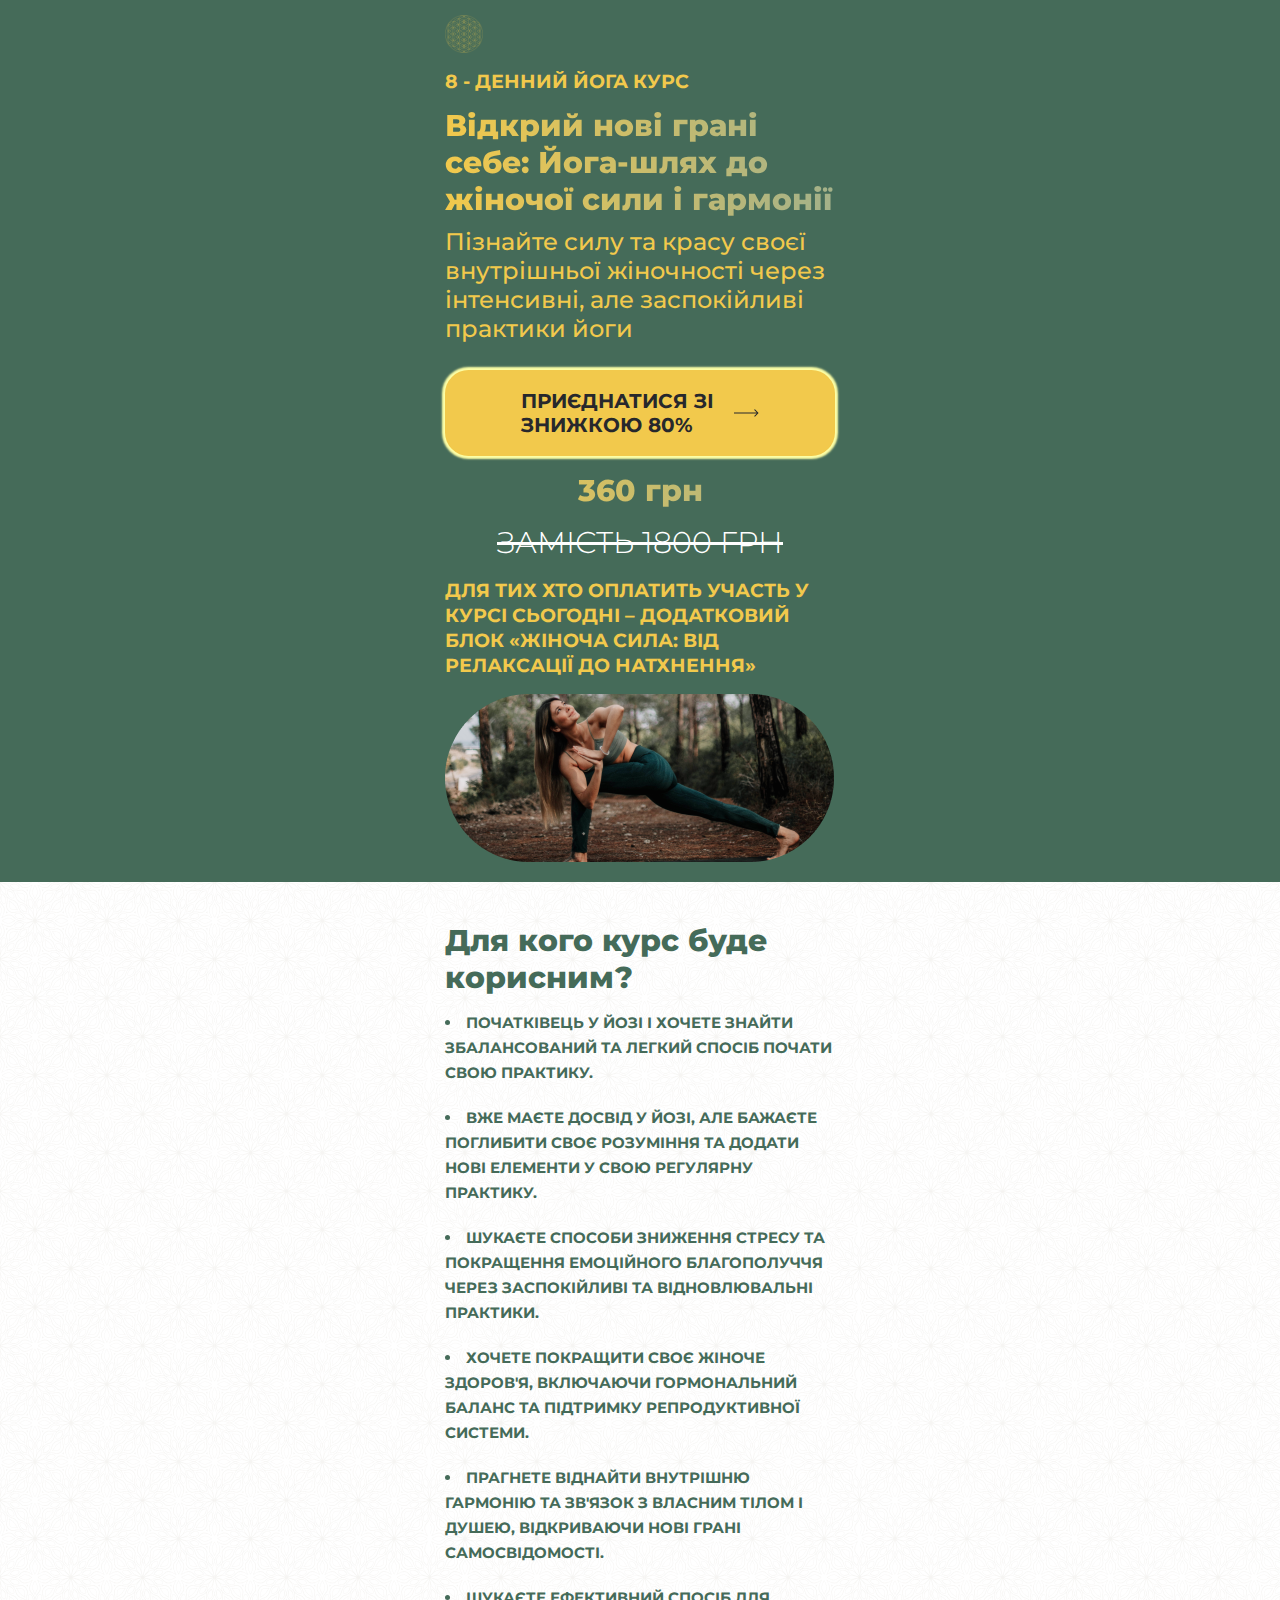
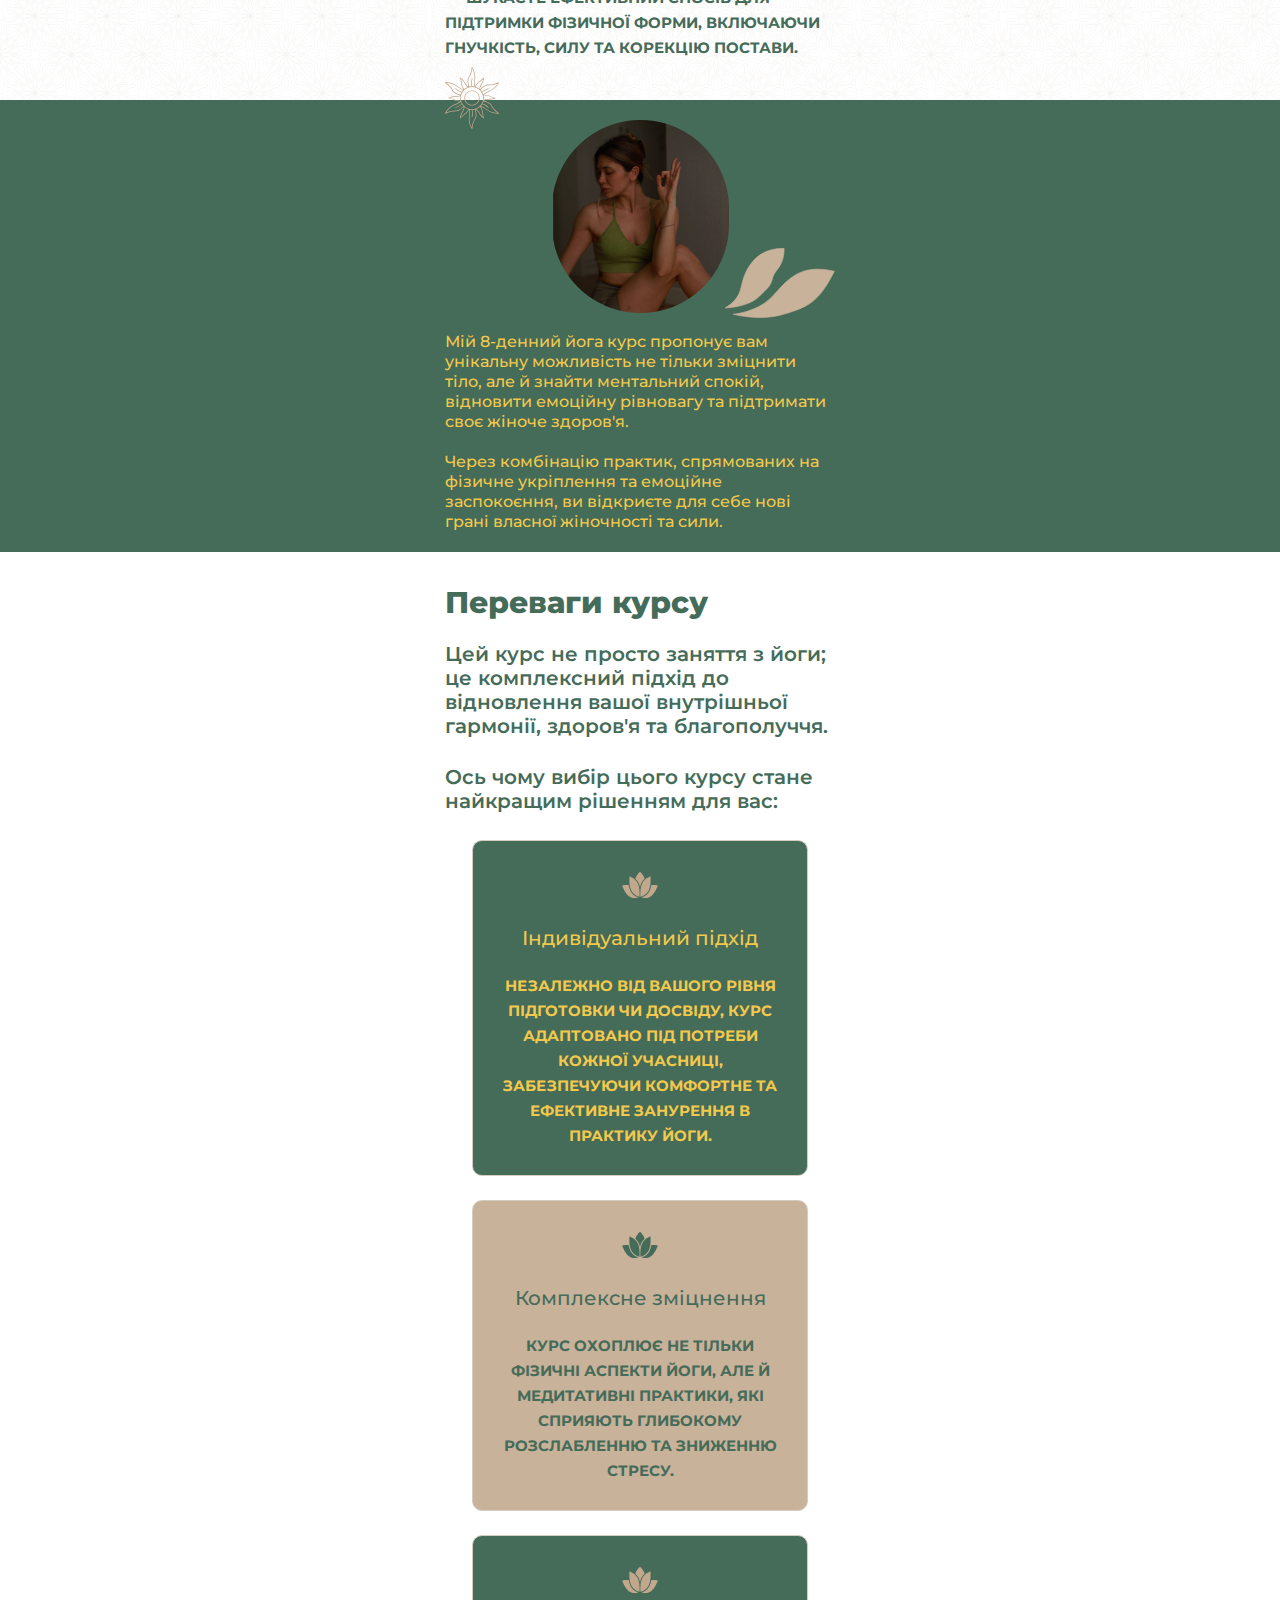
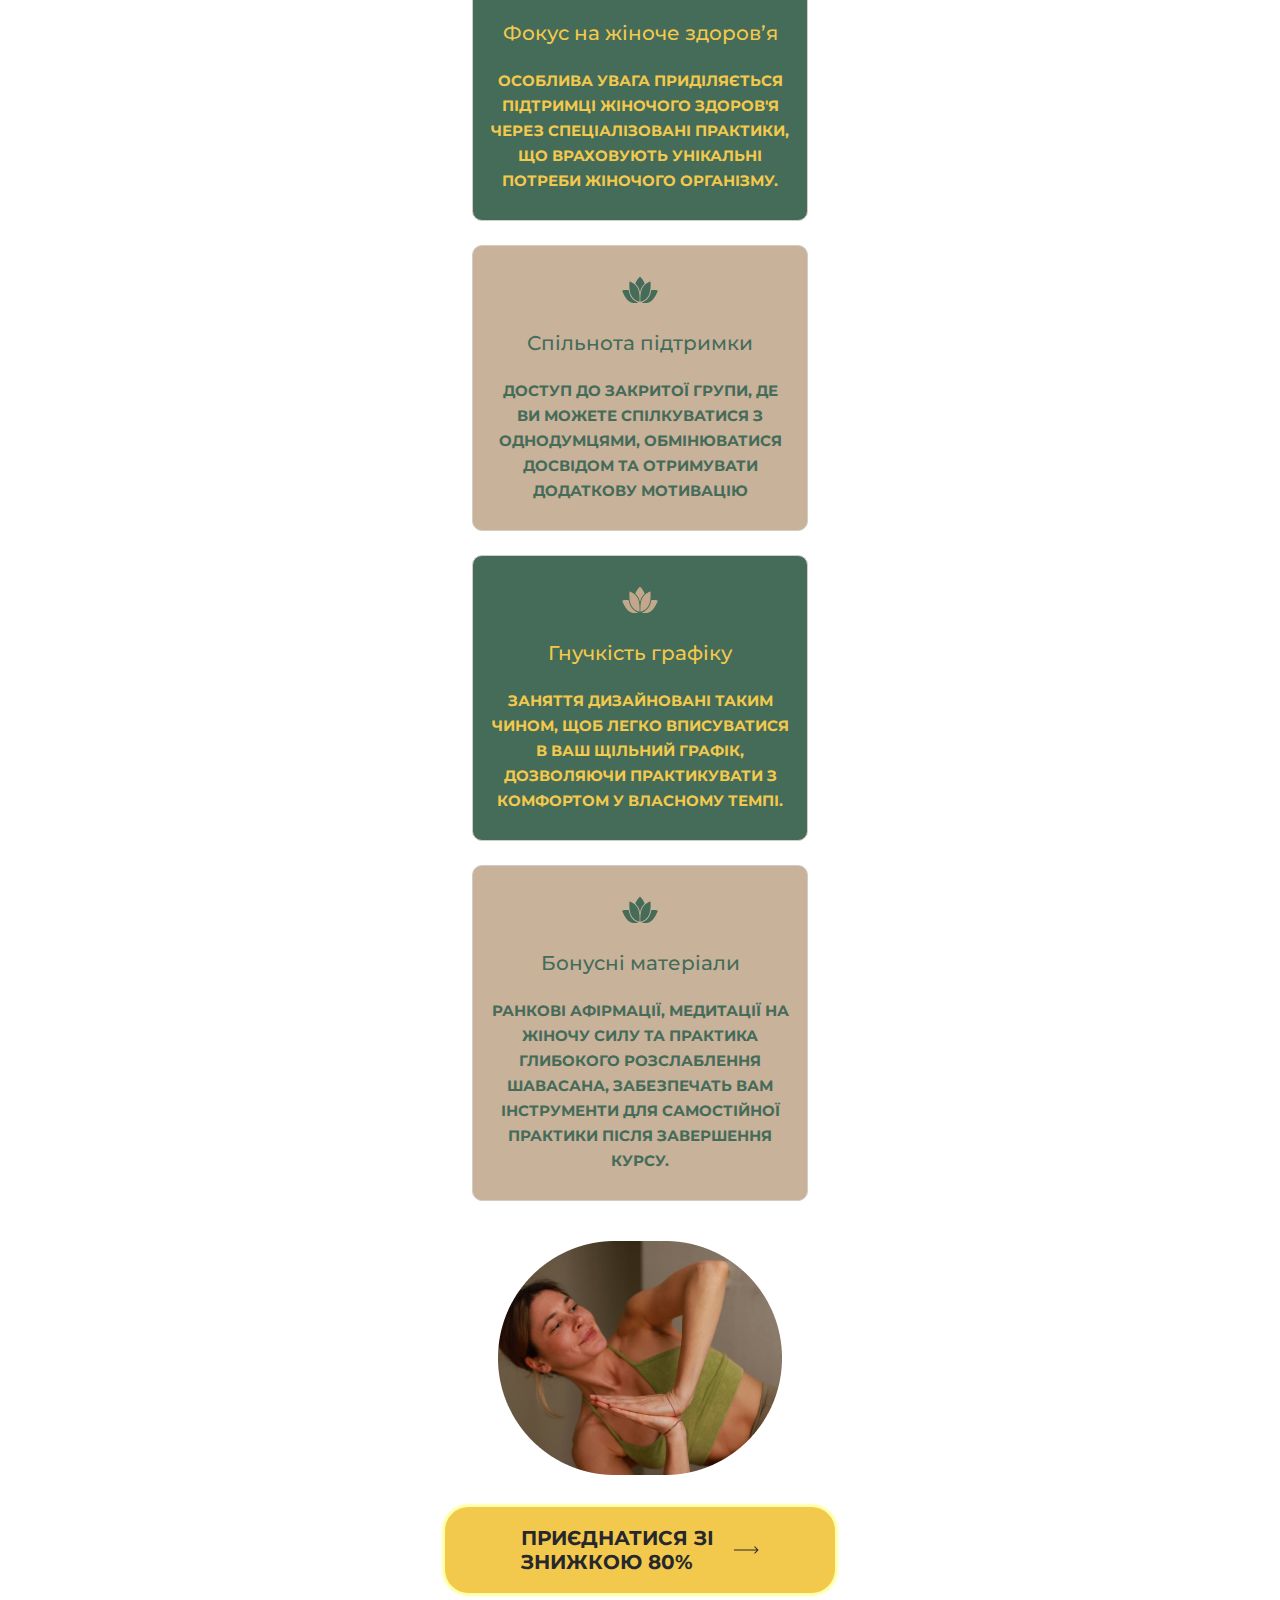
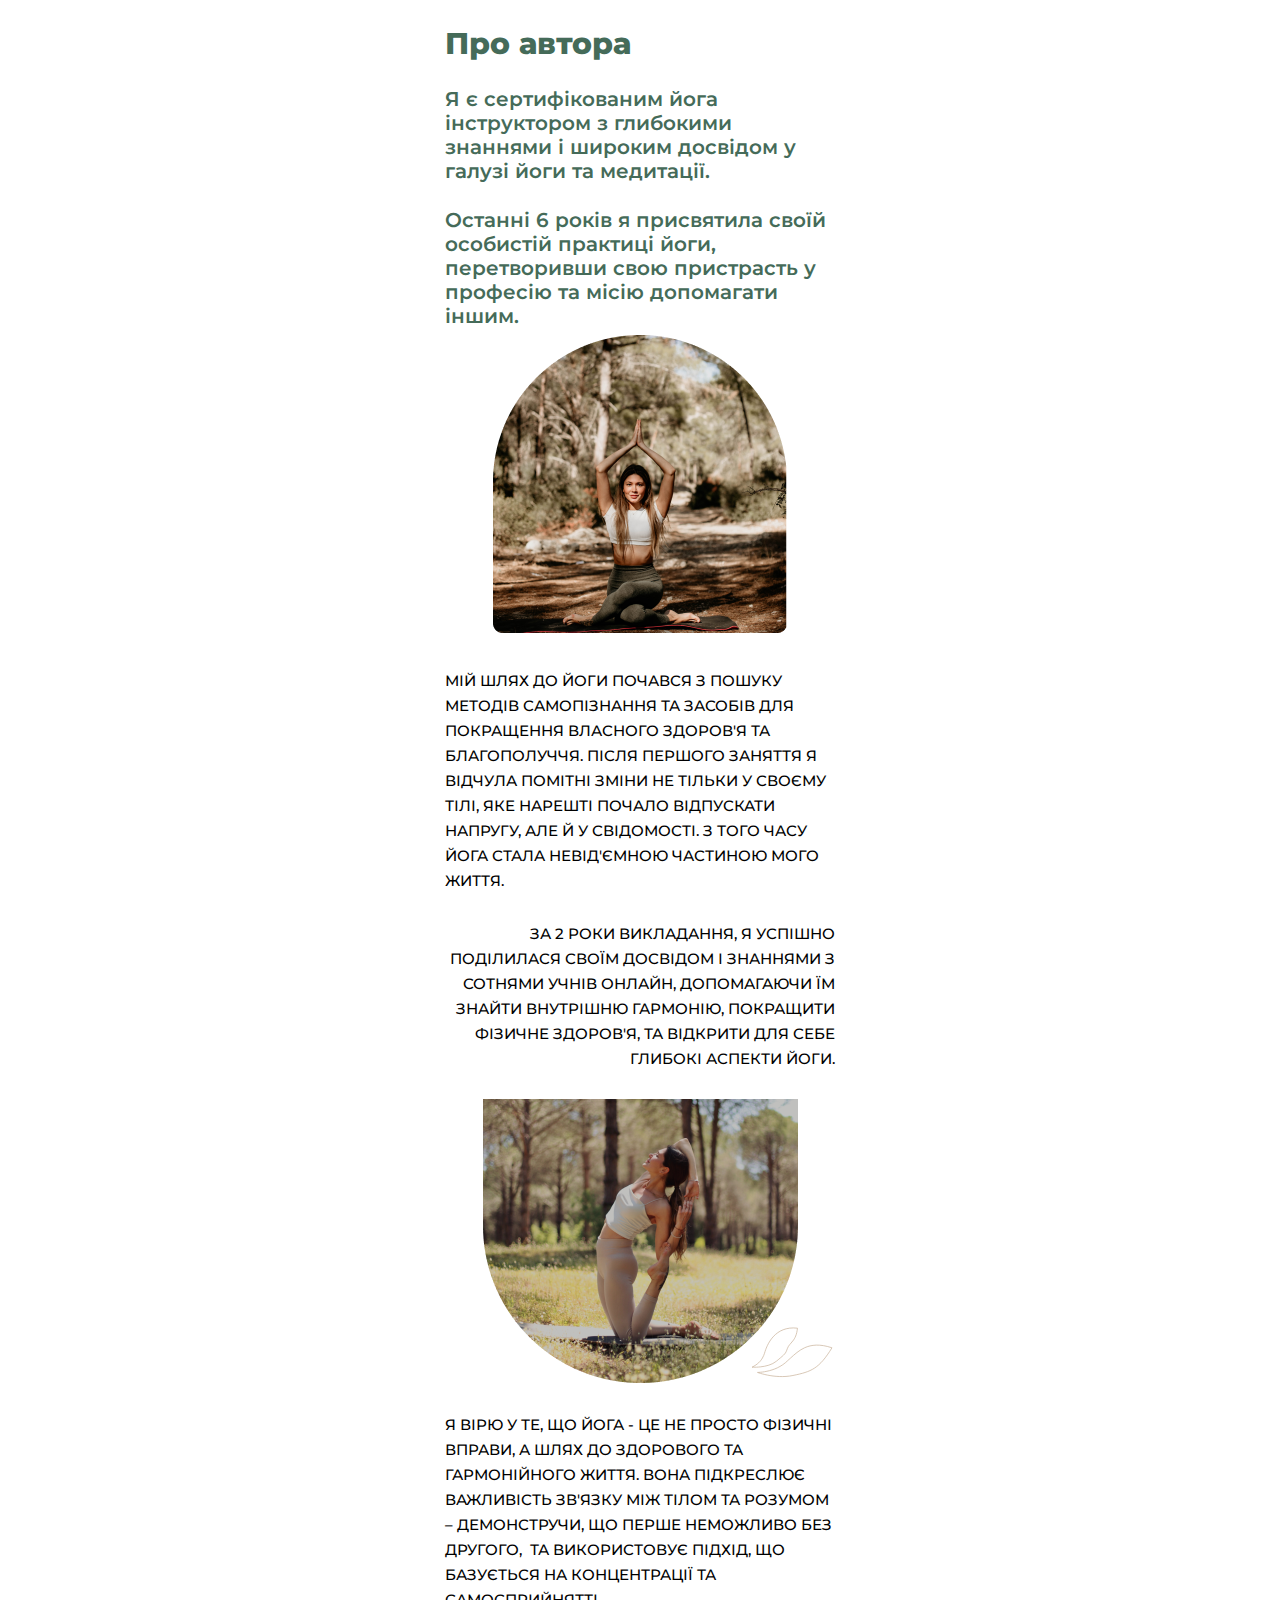
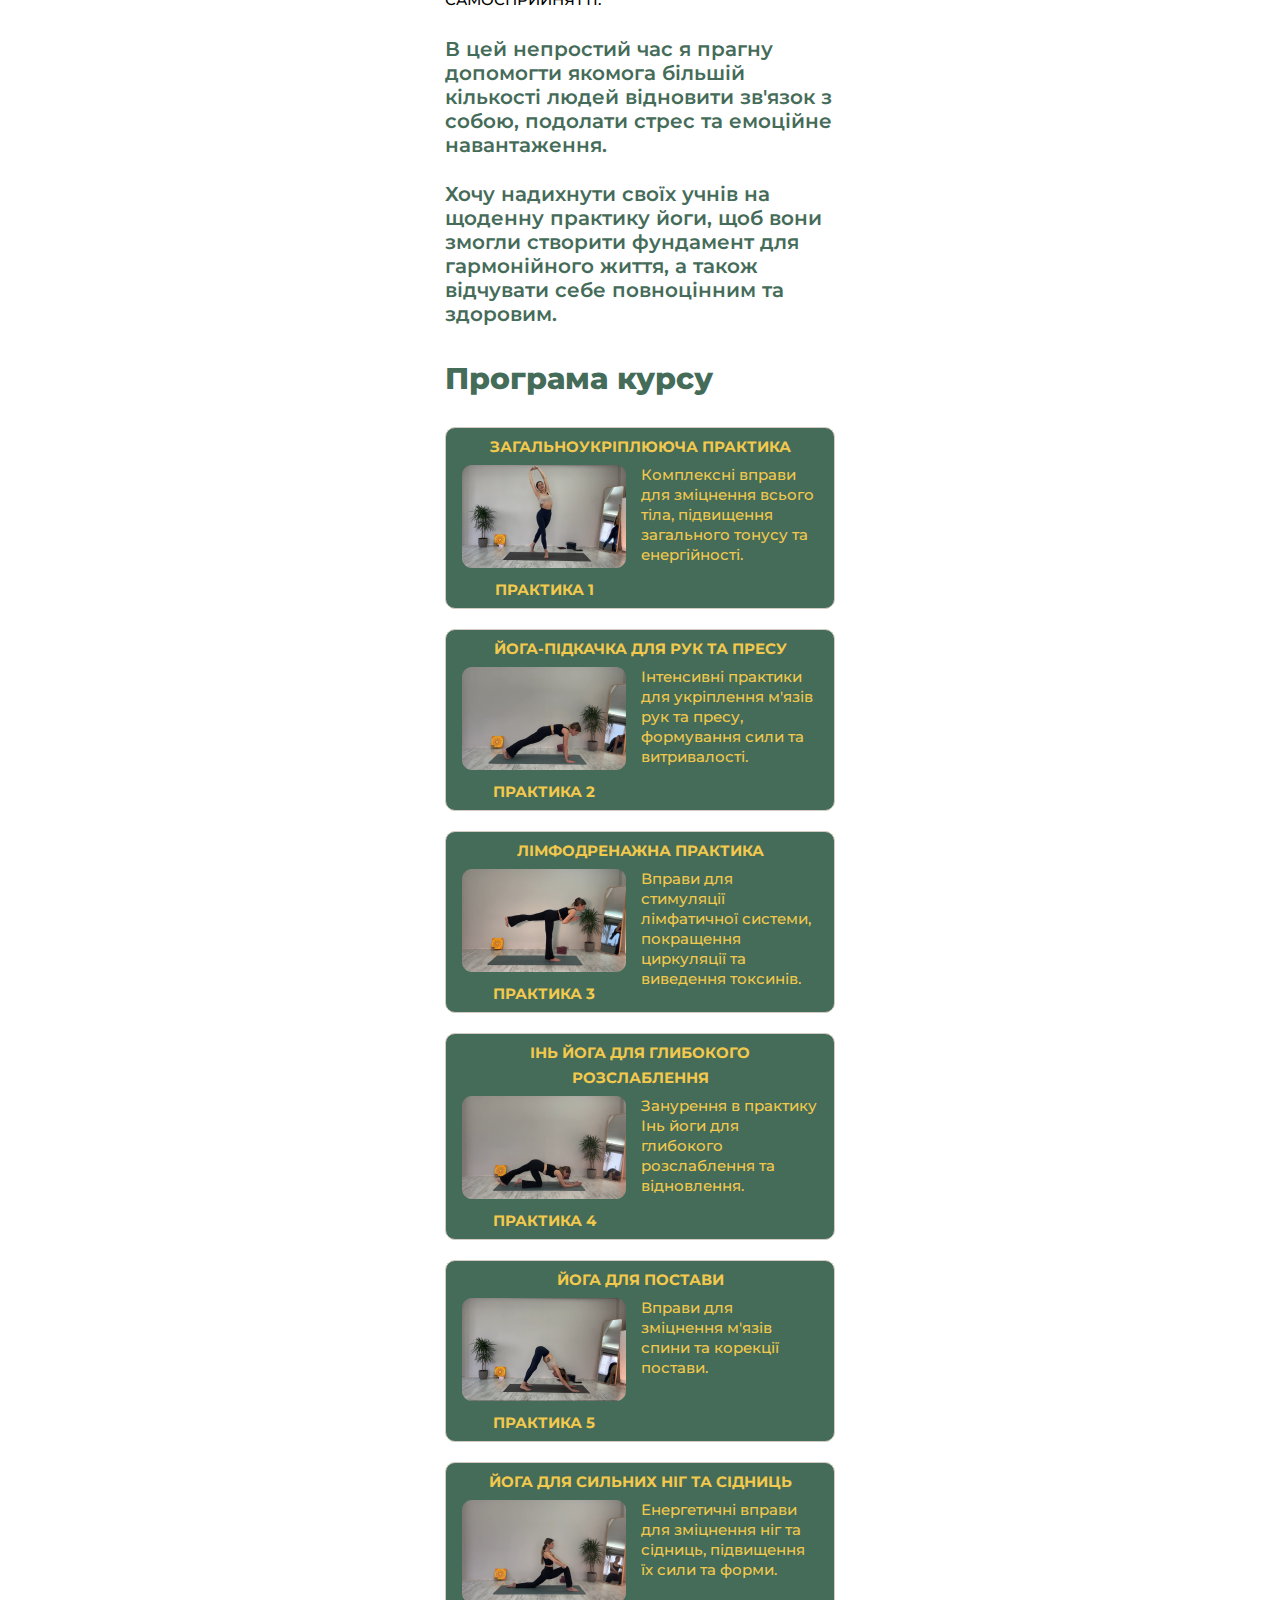
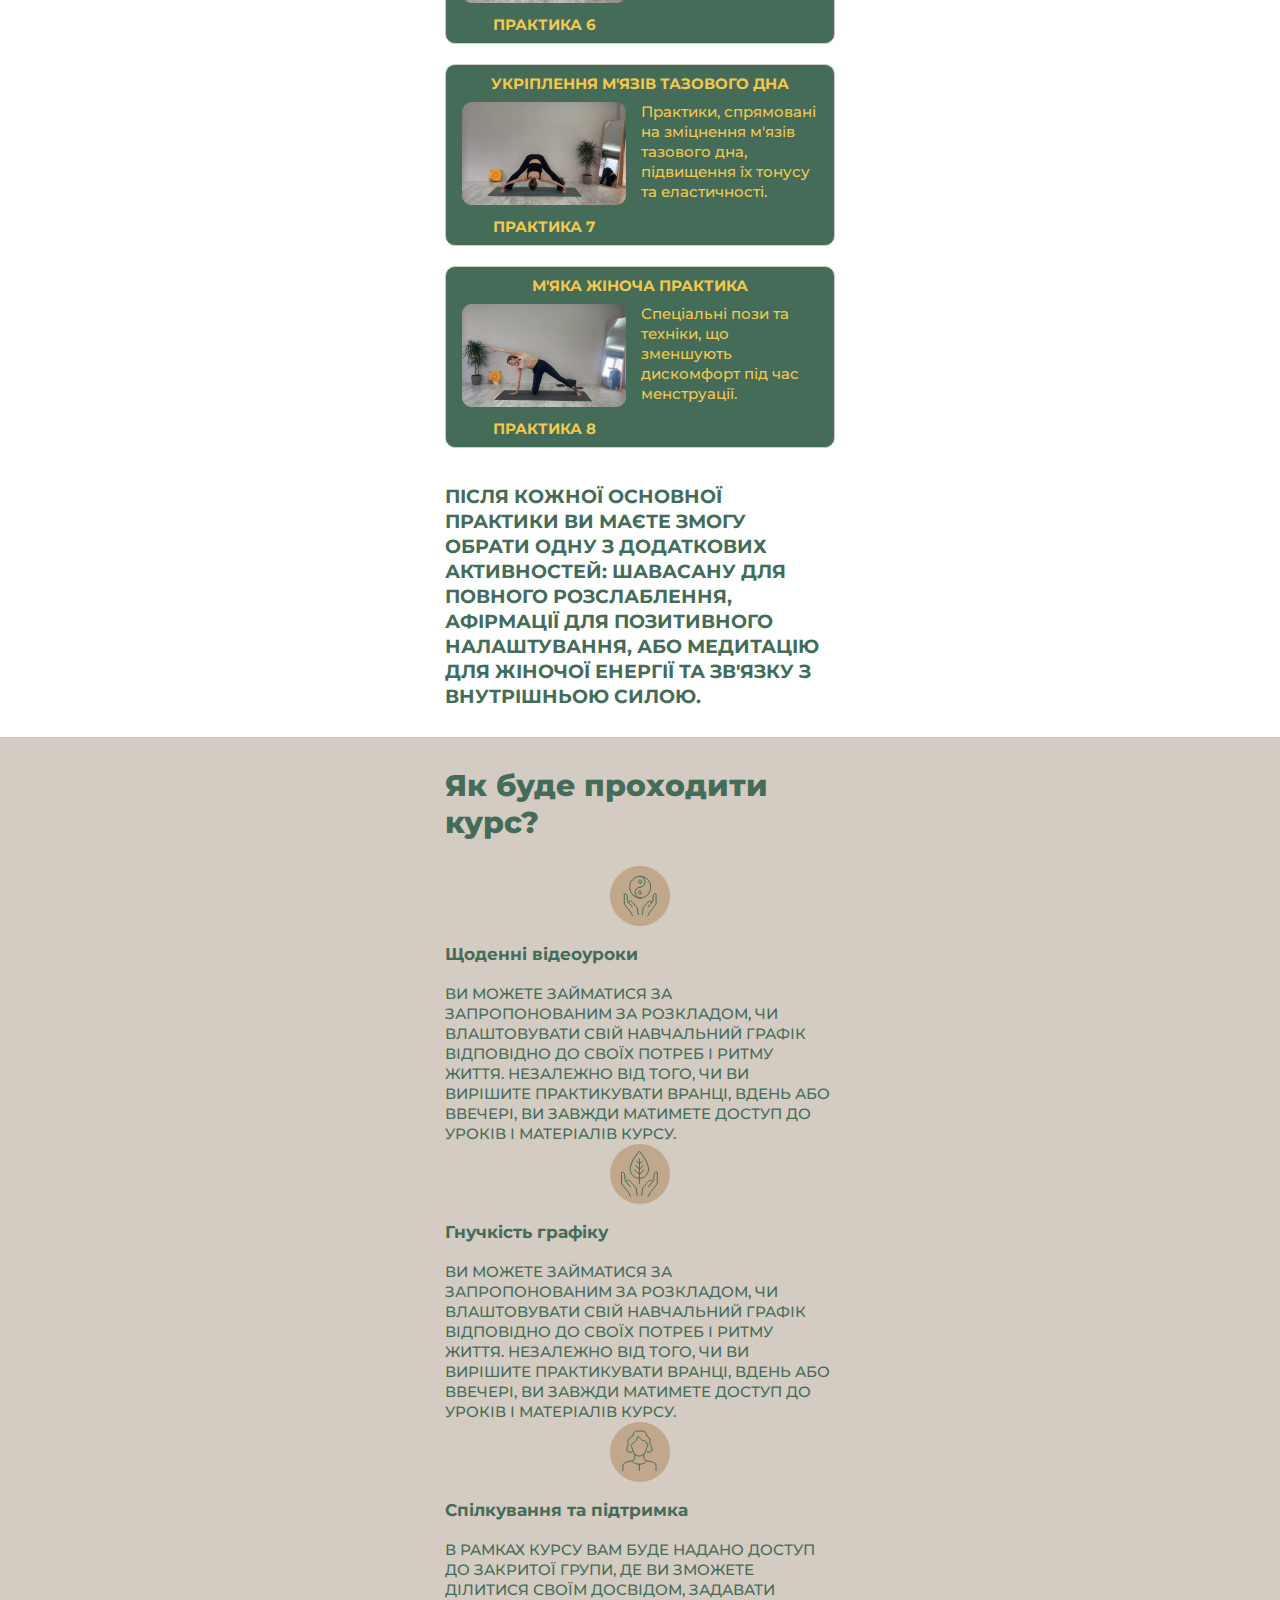
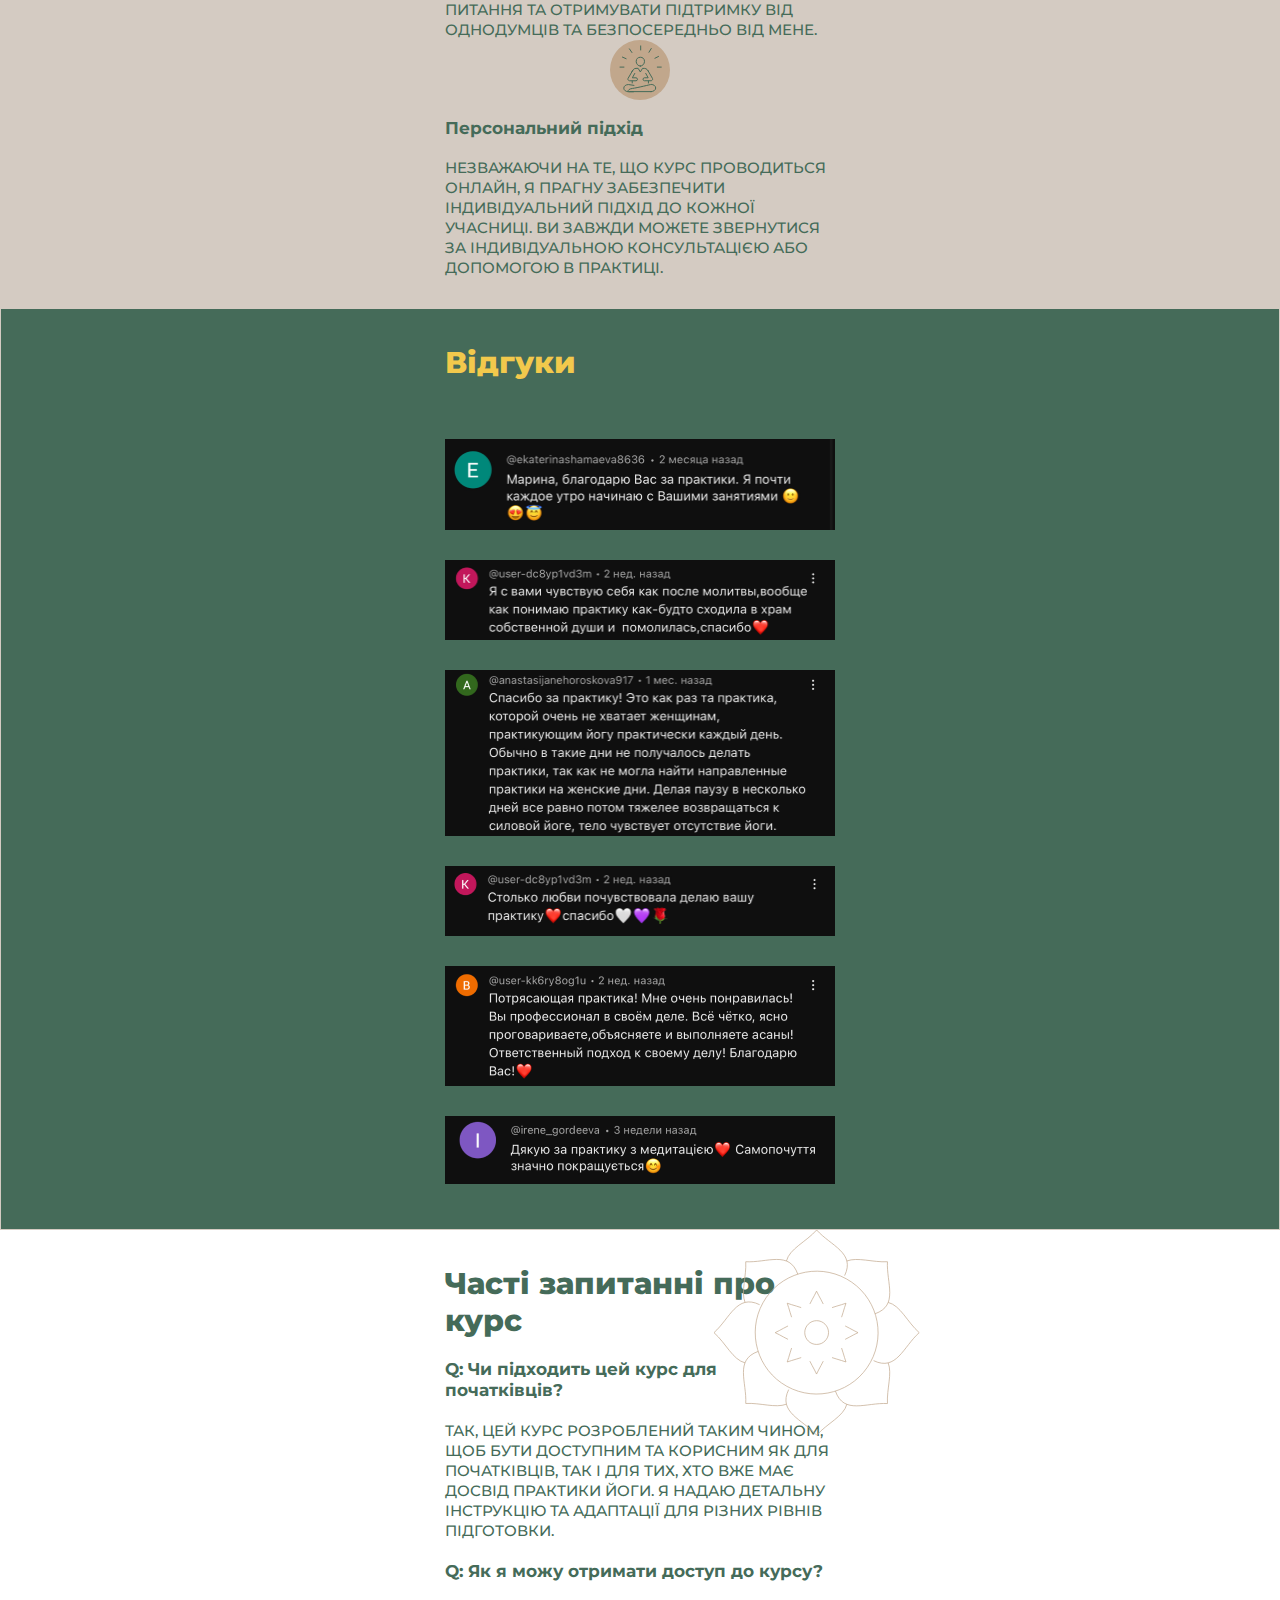
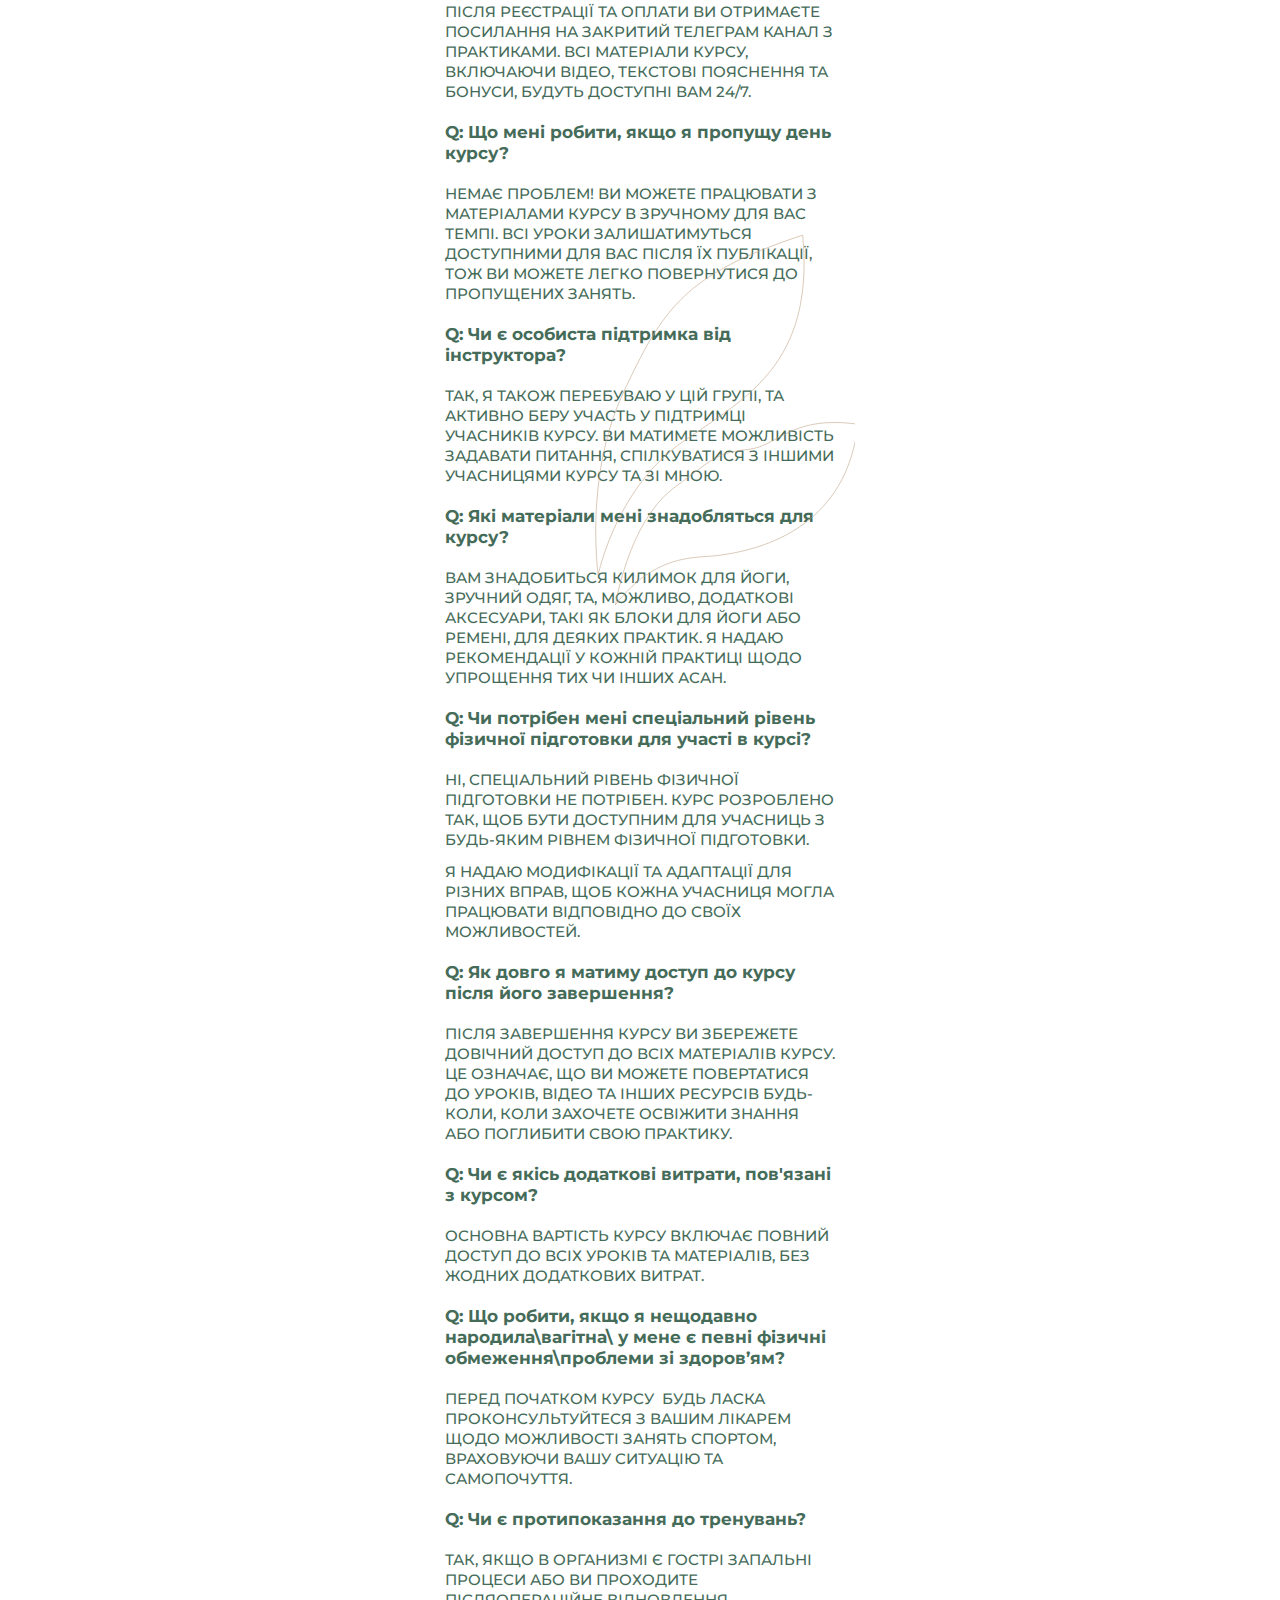
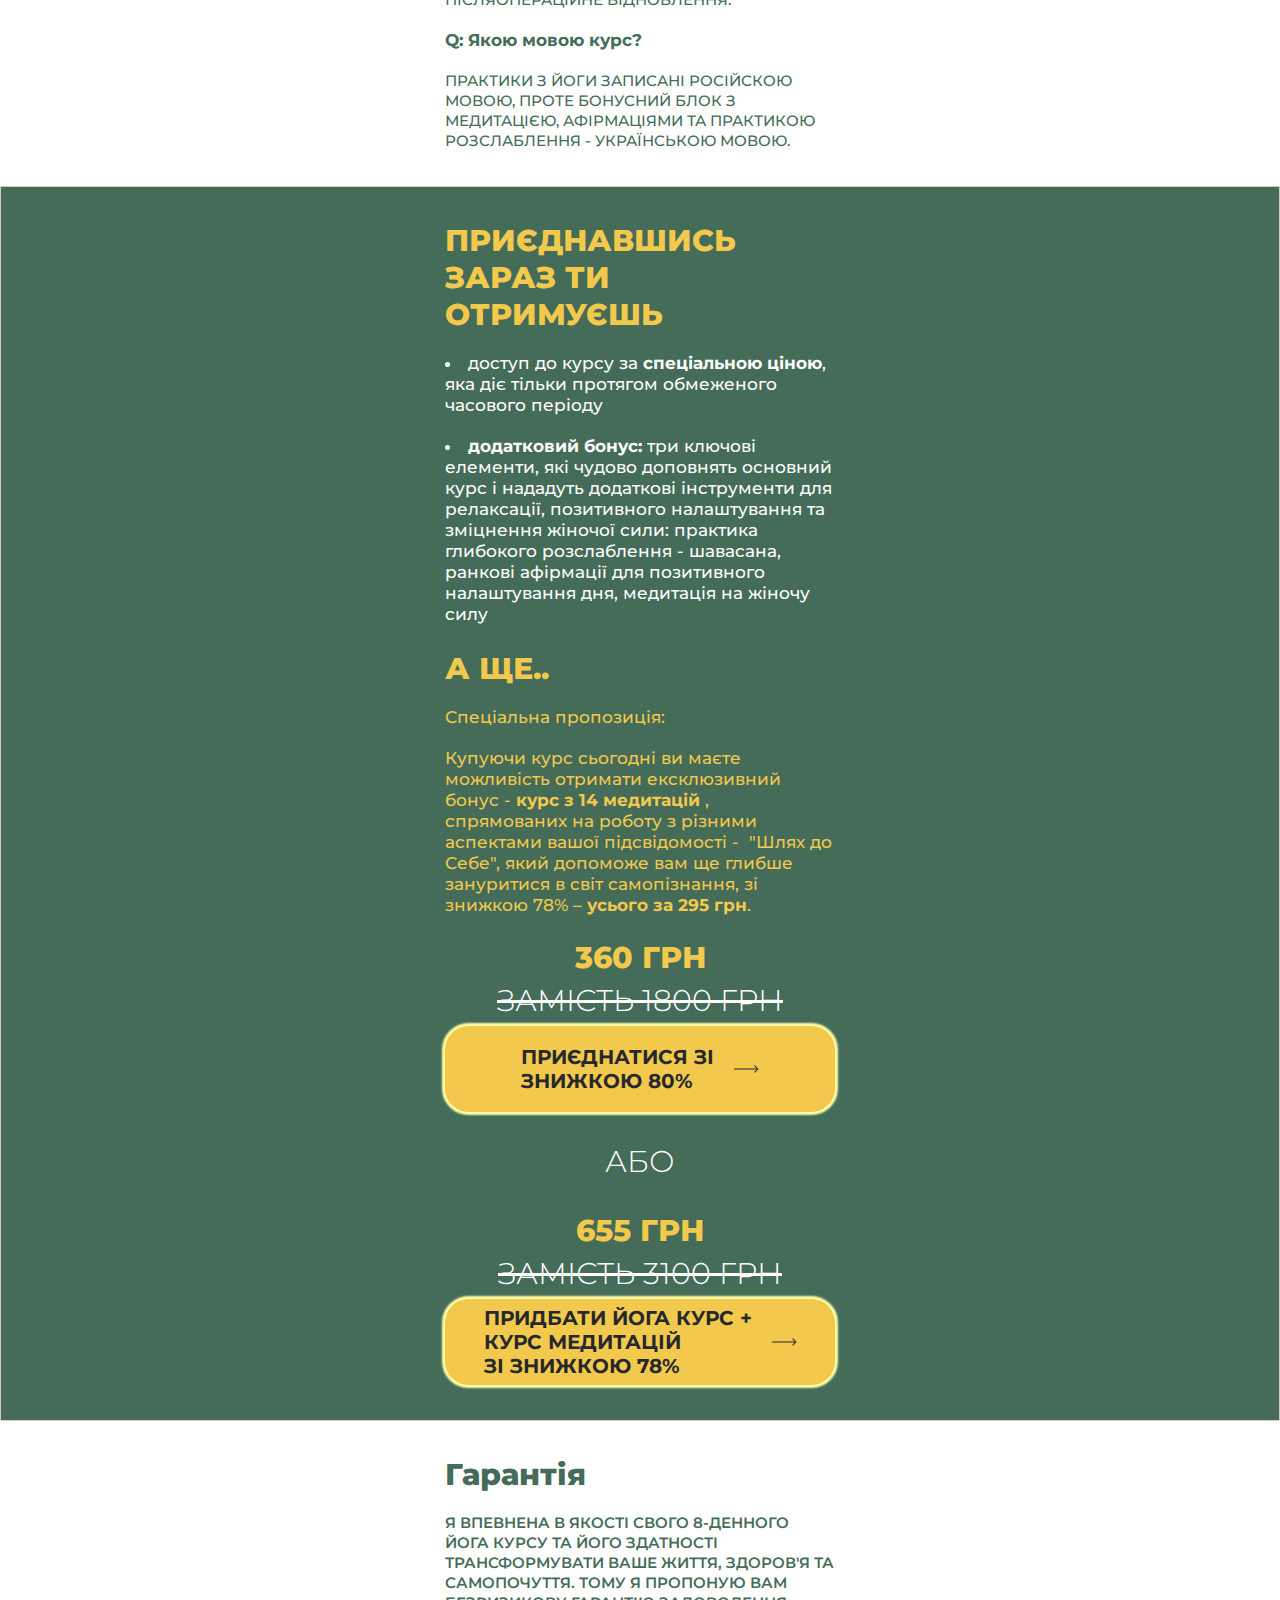
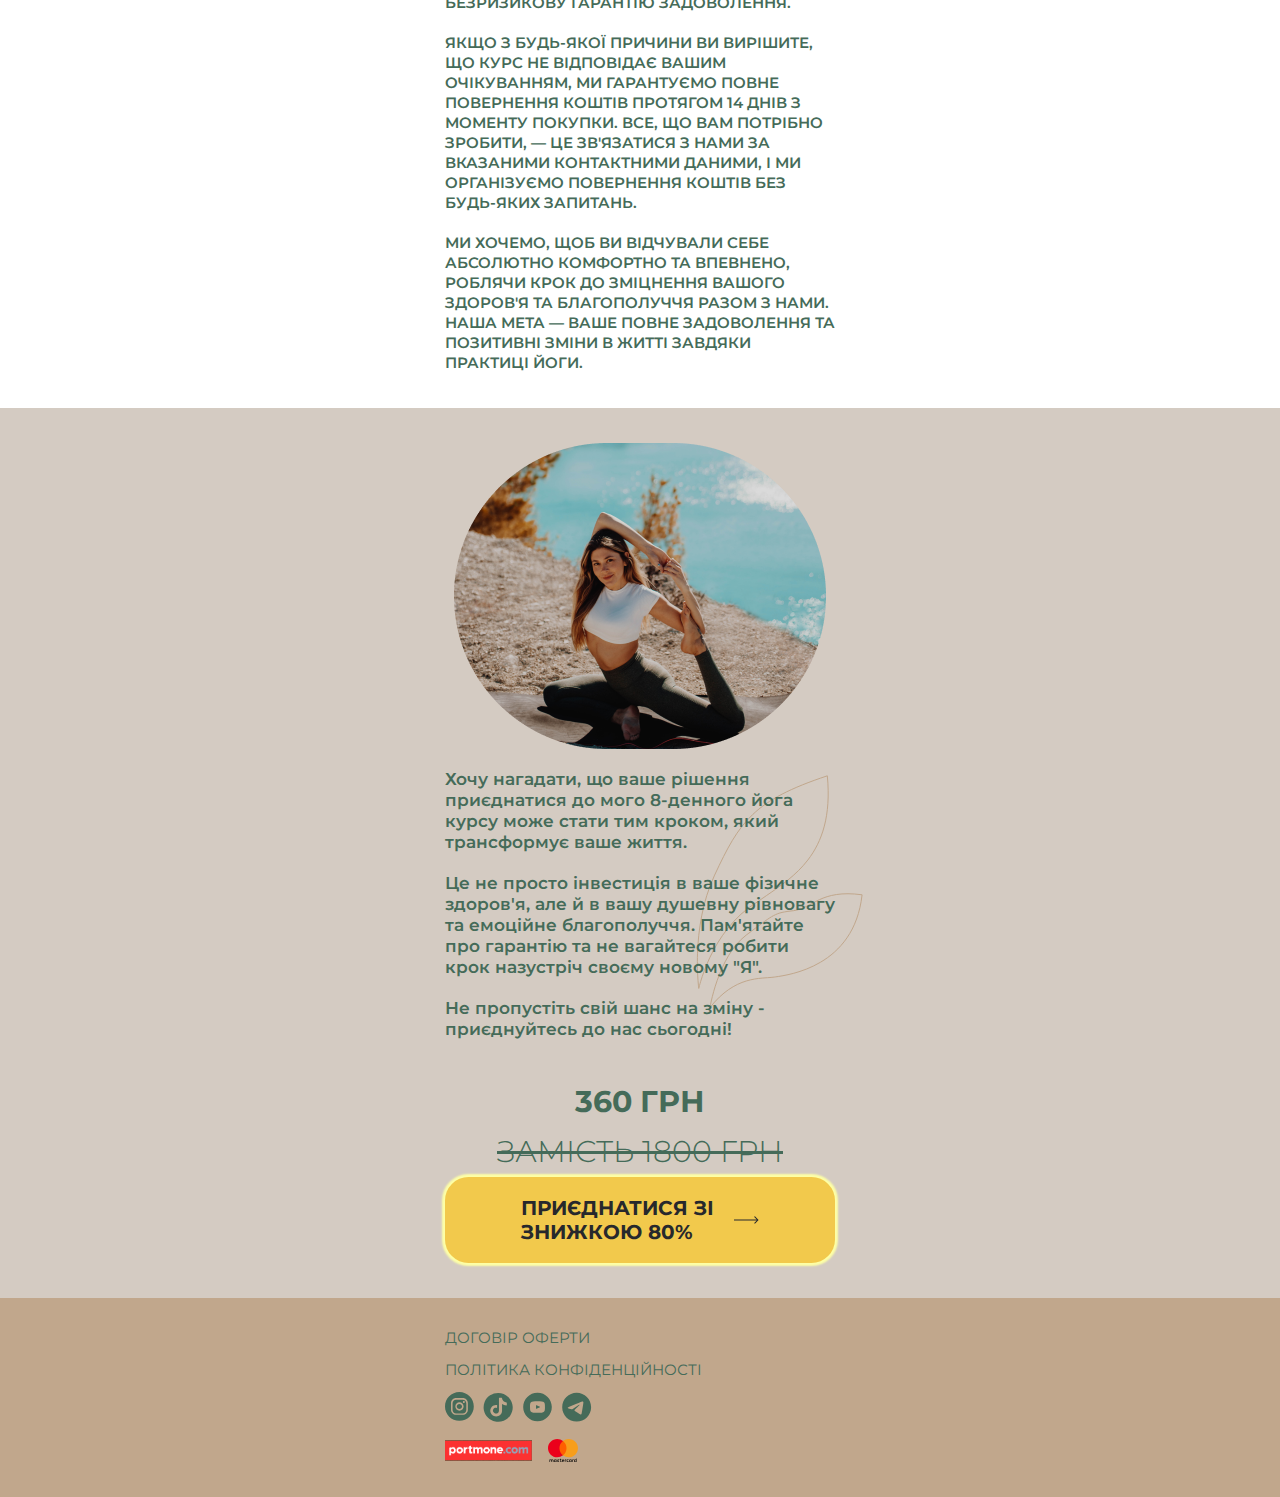
==== commit dca8c809: "project the end" ====
--- a/index.html
+++ b/index.html
@@ -674,10 +674,79 @@
             </div>
         </section>
         <!-- warranty -->
+
+        <!-- yogo_bottom -->
+        <section class="yogo_bottom">
+            <div class="main_container">
+                <img src="./images/yogo.png" alt="">
+                <ul>
+                    <img src="./images/icons/yogo_bottom_icon.svg" alt="">
+                    <li>
+                        Хочу нагадати, що ваше рішення приєднатися до мого 8-денного йога курсу може стати тим кроком, який трансформує ваше життя. 
+                    </li>
+                    <li>
+                        Це не просто інвестиція в ваше фізичне здоров'я, але й в вашу душевну рівновагу та емоційне благополуччя.
+                        Пам'ятайте про гарантію та не вагайтеся робити крок назустріч своєму новому "Я".
+                    </li>
+                    <li>
+                        Не пропустіть свій шанс на зміну - приєднуйтесь до нас сьогодні!
+                    </li>
+                </ul>
+                <div class="yogo_bottom_in">
+                    <h6>
+                        360 грн
+                    </h6>
+                    <del>
+                        замість 1800 грн
+                    </del>
+                    <a href="#" class="main_btn">
+                        приєднатися зі<br> 
+                        знижкою  80%
+                        <img src="./images/icons/home_icon.svg" alt="">
+                    </a>
+                </div>
+            </div>
+        </section>
+        <!-- yogo_bottom -->
         
         <!-- footer -->
         <footer>
-
+            <div class="main_container">
+                <ul>
+                    <li>
+                        <a href="#">
+                            Договір оферти
+                        </a>
+                    </li>
+                    <li>
+                        <a href="#">
+                            політика конфіденційності 
+                        </a>
+                    </li>
+                    <li class="social_media">
+                        <a href="https://www.instagram.com/iamsubmarina?igsh=enVpdWU2dzV4dDZ6&utm_source=qr">
+                            <img src="./images/icons/instagram_icon.svg" alt="">
+                        </a>
+                        <a href="https://www.tiktok.com/@iam_submarina?_t=8kOhA2ic52b&_r=1">
+                            <img src="./images/icons/tiktok_icon.svg" alt="">
+                        </a>
+                        <a href="https://youtube.com/@submarina_yoga?si=GB5rxy64LJcGVUxs">
+                            <img src="./images/icons/youtube_icon.svg" alt="">
+                        </a>
+                        <a href="https://t.me/soulss_way">
+                            <img src="./images/icons/telegram_icon.svg" alt="">
+                        </a>
+                    </li>
+                    <li class="pay">
+                        <a href="https://www.portmone.com.ua/">
+                            <img src="./images/icons/portnome_icon.svg" alt="">
+                        </a>
+                        <a href="https://www.mastercard.ru/ru-ru.html">
+                            <img src="./images/icons/mastercard_icon.svg" alt="">
+                        </a>
+                    </li>
+                </ul>
+            </div>
         </footer>
         <!-- footer -->
     </div>
--- a/css/style.css
+++ b/css/style.css
@@ -550,4 +550,82 @@
   font-weight: 600;
   line-height: 20px;
   text-transform: uppercase;
+}
+
+.yogo_bottom {
+  padding: 35px 0;
+  background: rgb(212, 203, 194);
+}
+.yogo_bottom img {
+  display: block;
+  margin: 0 auto 20px auto;
+}
+.yogo_bottom ul {
+  position: relative;
+  display: flex;
+  flex-direction: column;
+  gap: 20px;
+  margin-bottom: 37px;
+}
+.yogo_bottom ul img {
+  position: absolute;
+  top: -25px;
+  right: -40px;
+}
+.yogo_bottom ul li {
+  position: relative;
+  z-index: 2;
+  color: rgb(69, 107, 89);
+  font-size: 17px;
+  font-weight: 600;
+  line-height: 21px;
+}
+.yogo_bottom .yogo_bottom_in {
+  text-align: center;
+}
+.yogo_bottom .yogo_bottom_in h6 {
+  color: rgb(69, 107, 89);
+  font-size: 30px;
+  font-weight: 700;
+  line-height: 50px;
+  text-transform: uppercase;
+}
+.yogo_bottom .yogo_bottom_in del {
+  color: rgb(69, 107, 89);
+  font-size: 30px;
+  font-weight: 300;
+  line-height: 50px;
+  text-decoration-line: line-through;
+  text-transform: uppercase;
+  margin-bottom: 10px;
+}
+.yogo_bottom .yogo_bottom_in .main_btn img {
+  margin: 0;
+}
+
+footer {
+  padding: 30px 0;
+  background: rgb(193, 167, 140);
+}
+footer ul {
+  display: flex;
+  flex-direction: column;
+  gap: 12px;
+}
+footer ul li {
+  color: rgb(69, 107, 89);
+  font-size: 15px;
+  font-weight: 400;
+  line-height: 20px;
+  text-transform: uppercase;
+}
+footer ul .social_media {
+  display: flex;
+  align-items: center;
+  gap: 9px;
+}
+footer ul .pay {
+  display: flex;
+  align-items: center;
+  gap: 16px;
 }/*# sourceMappingURL=style.css.map */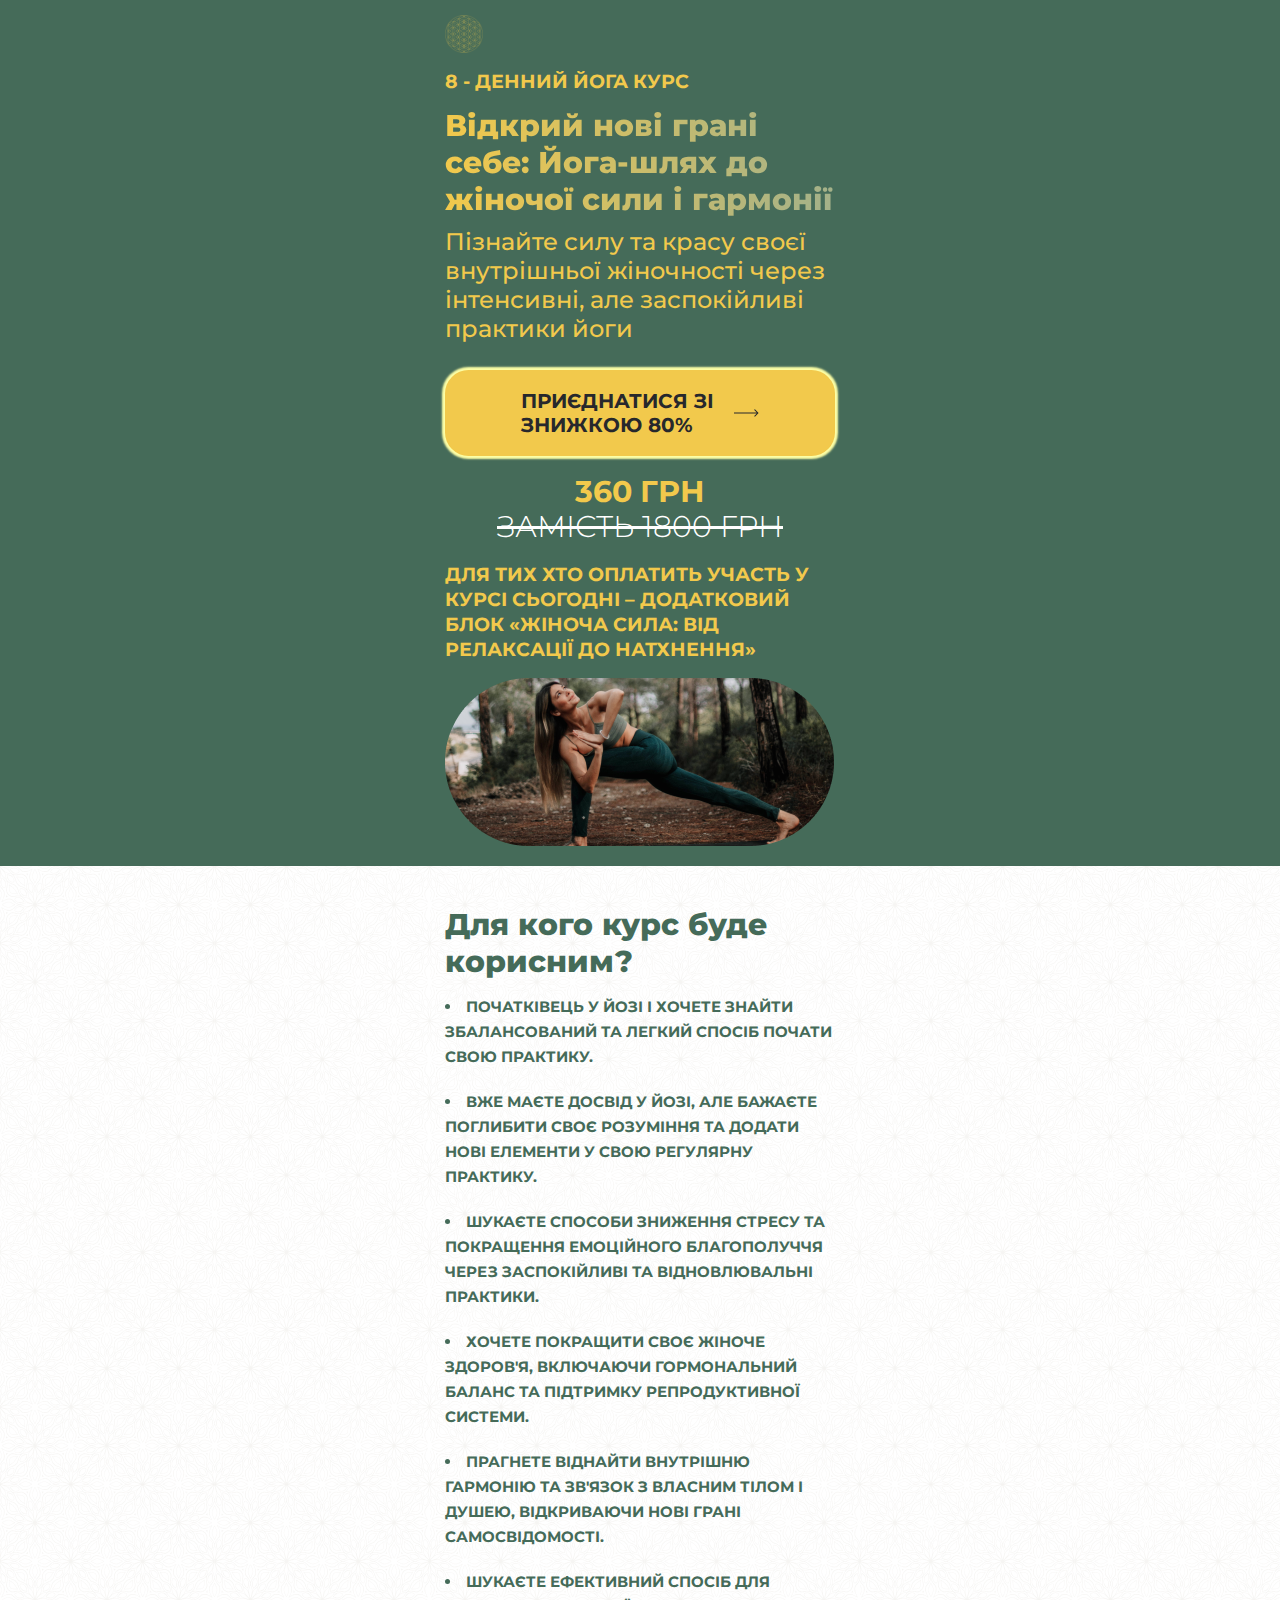
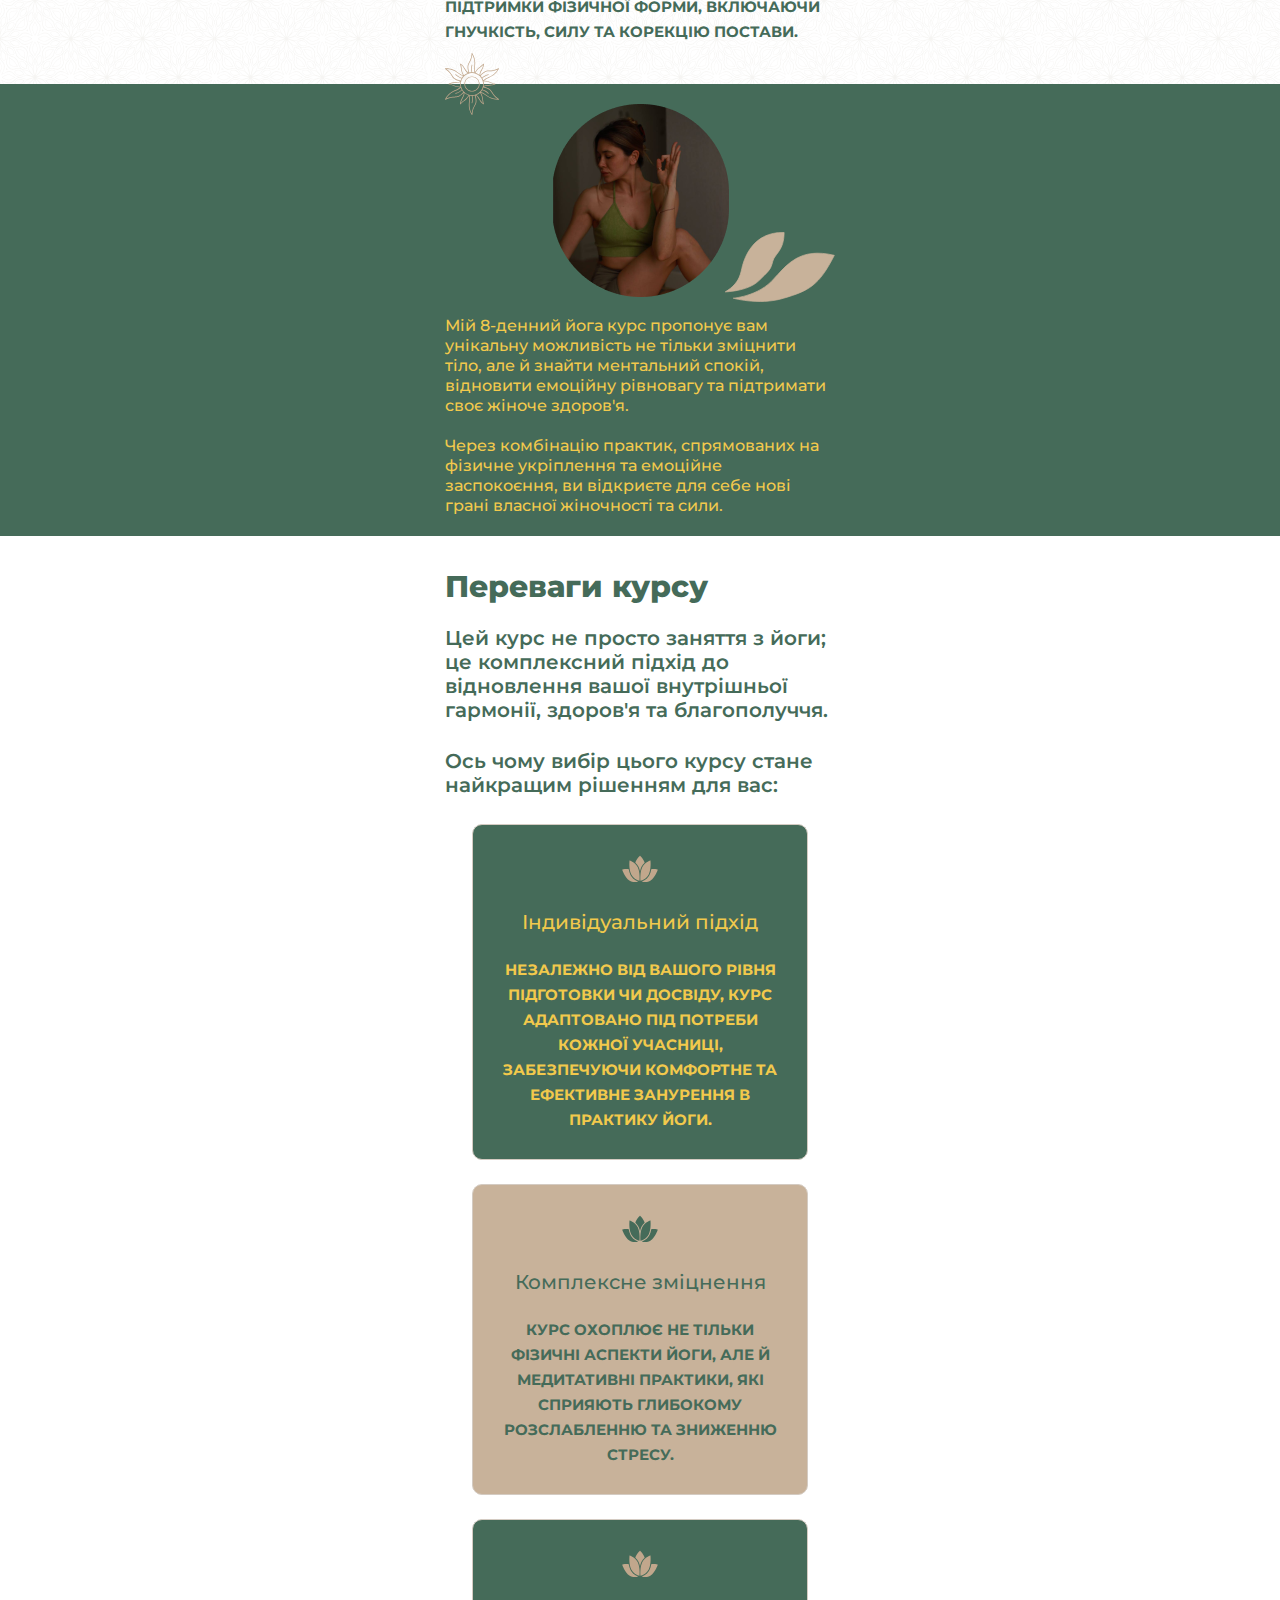
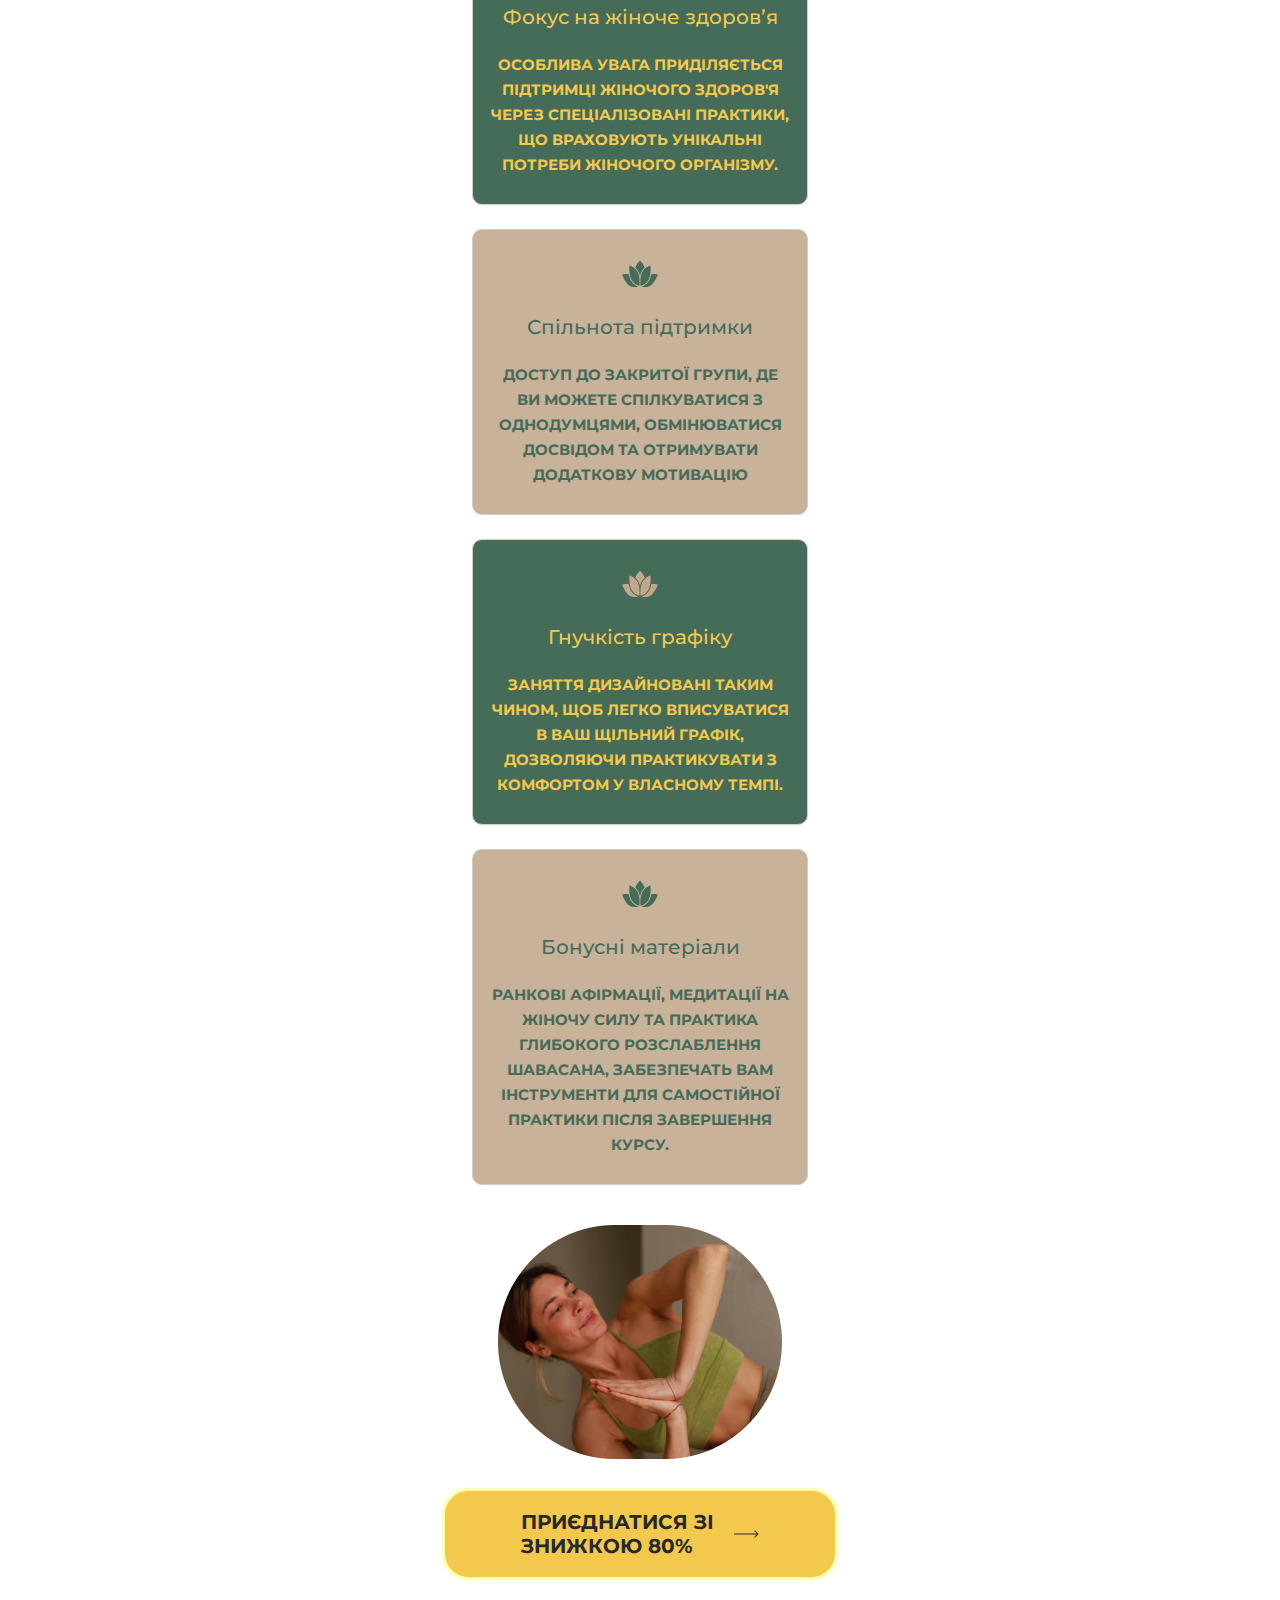
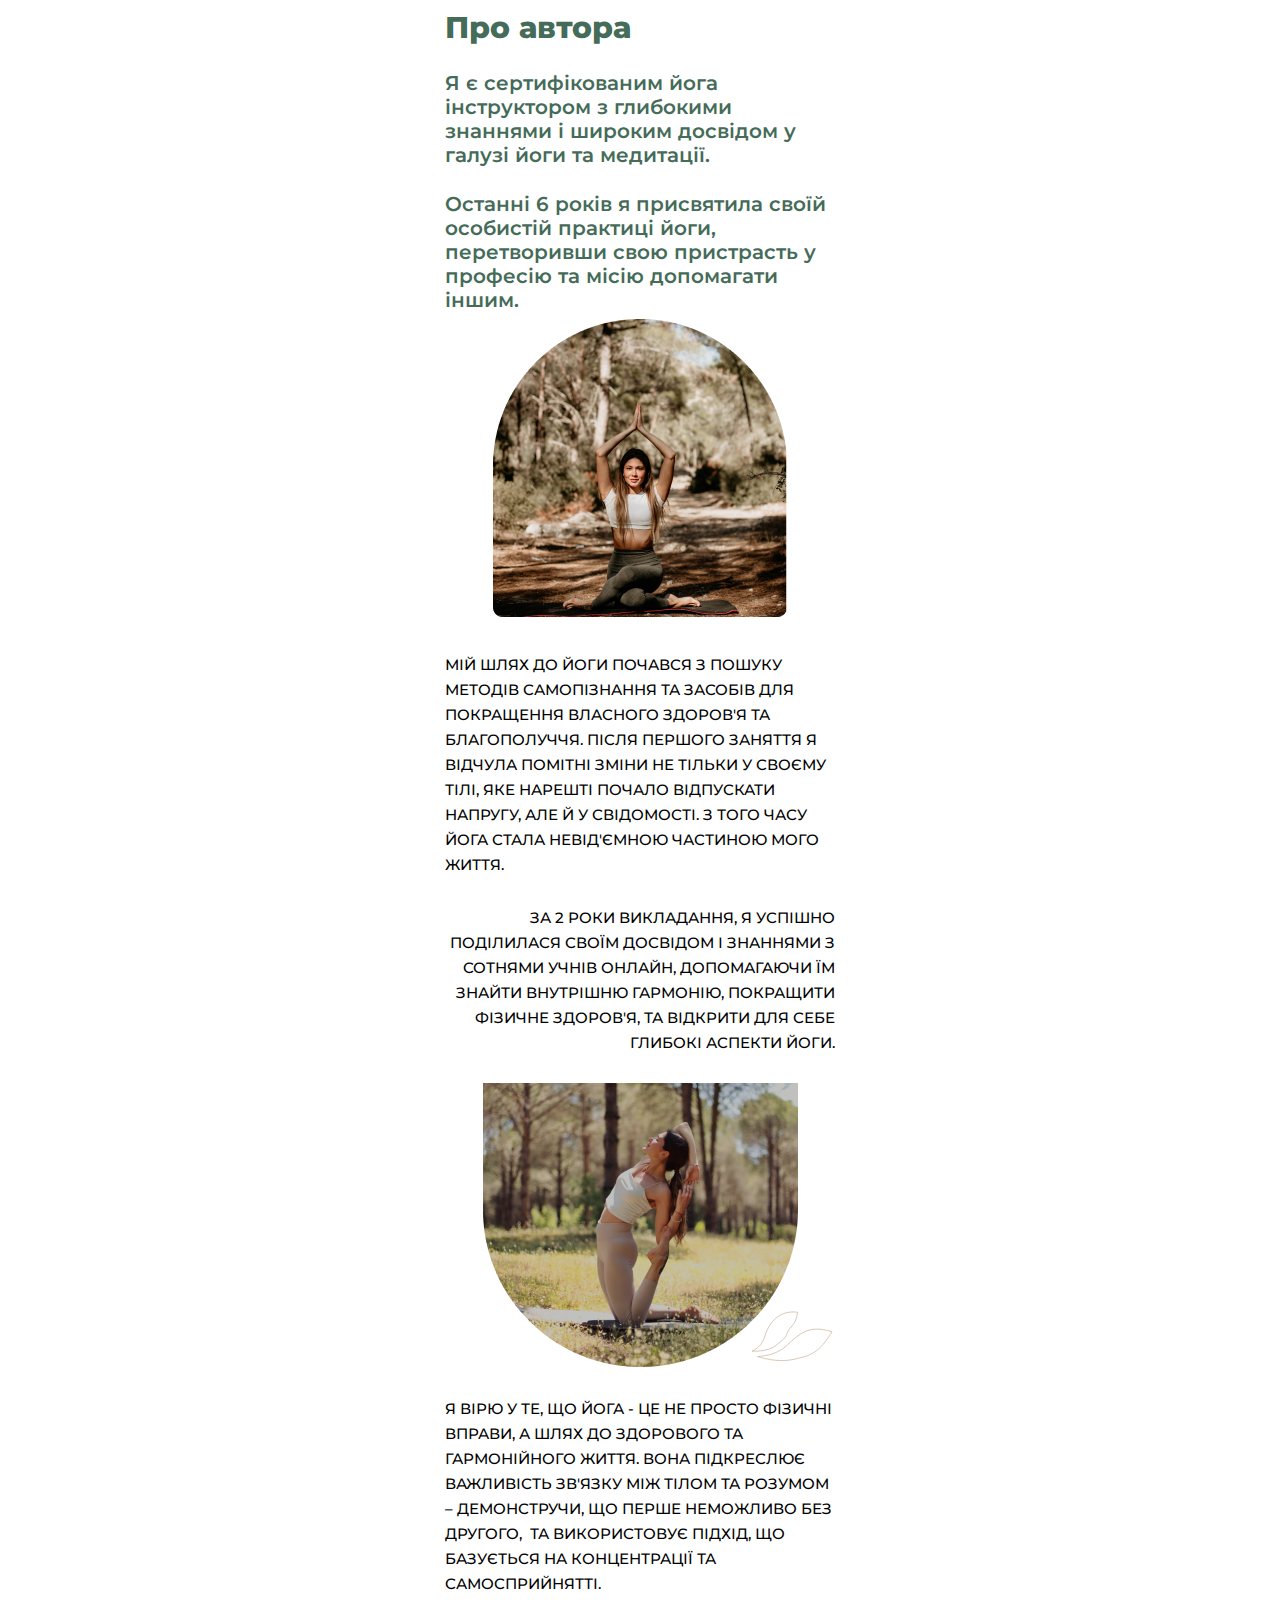
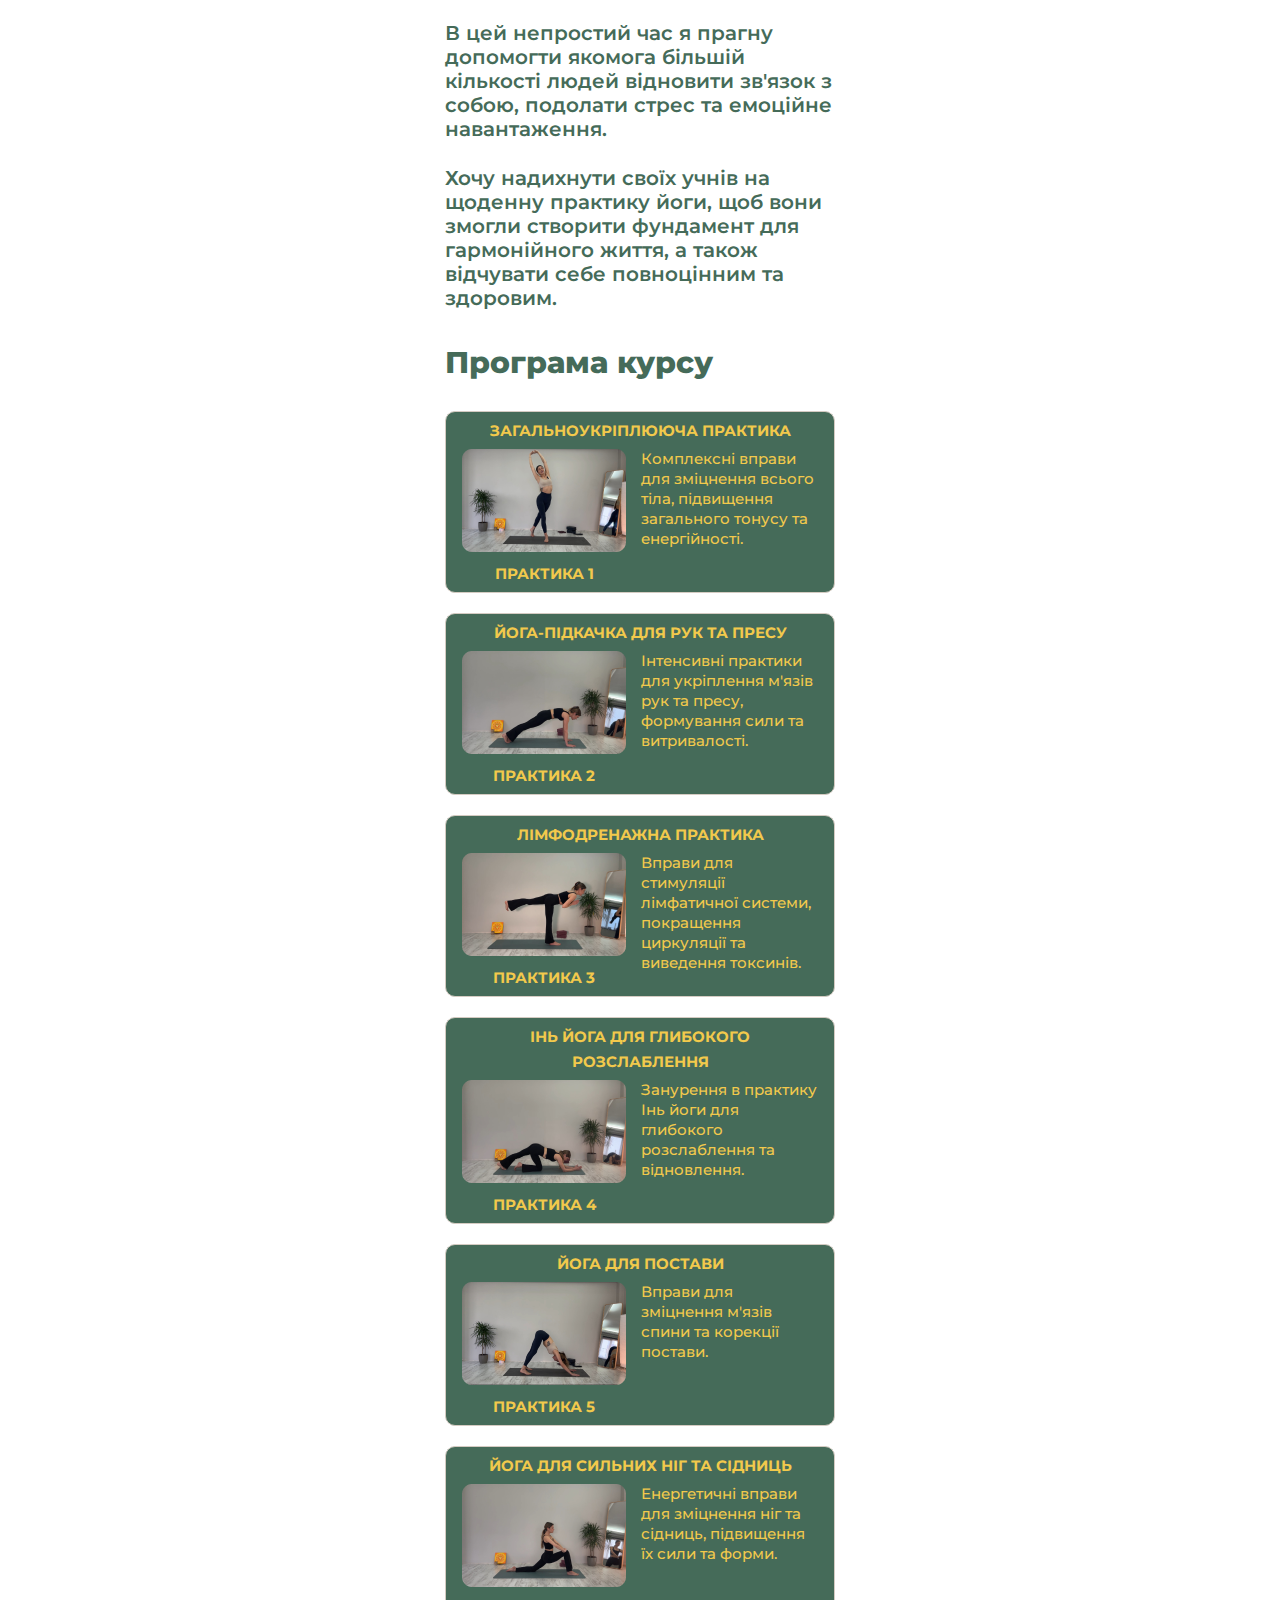
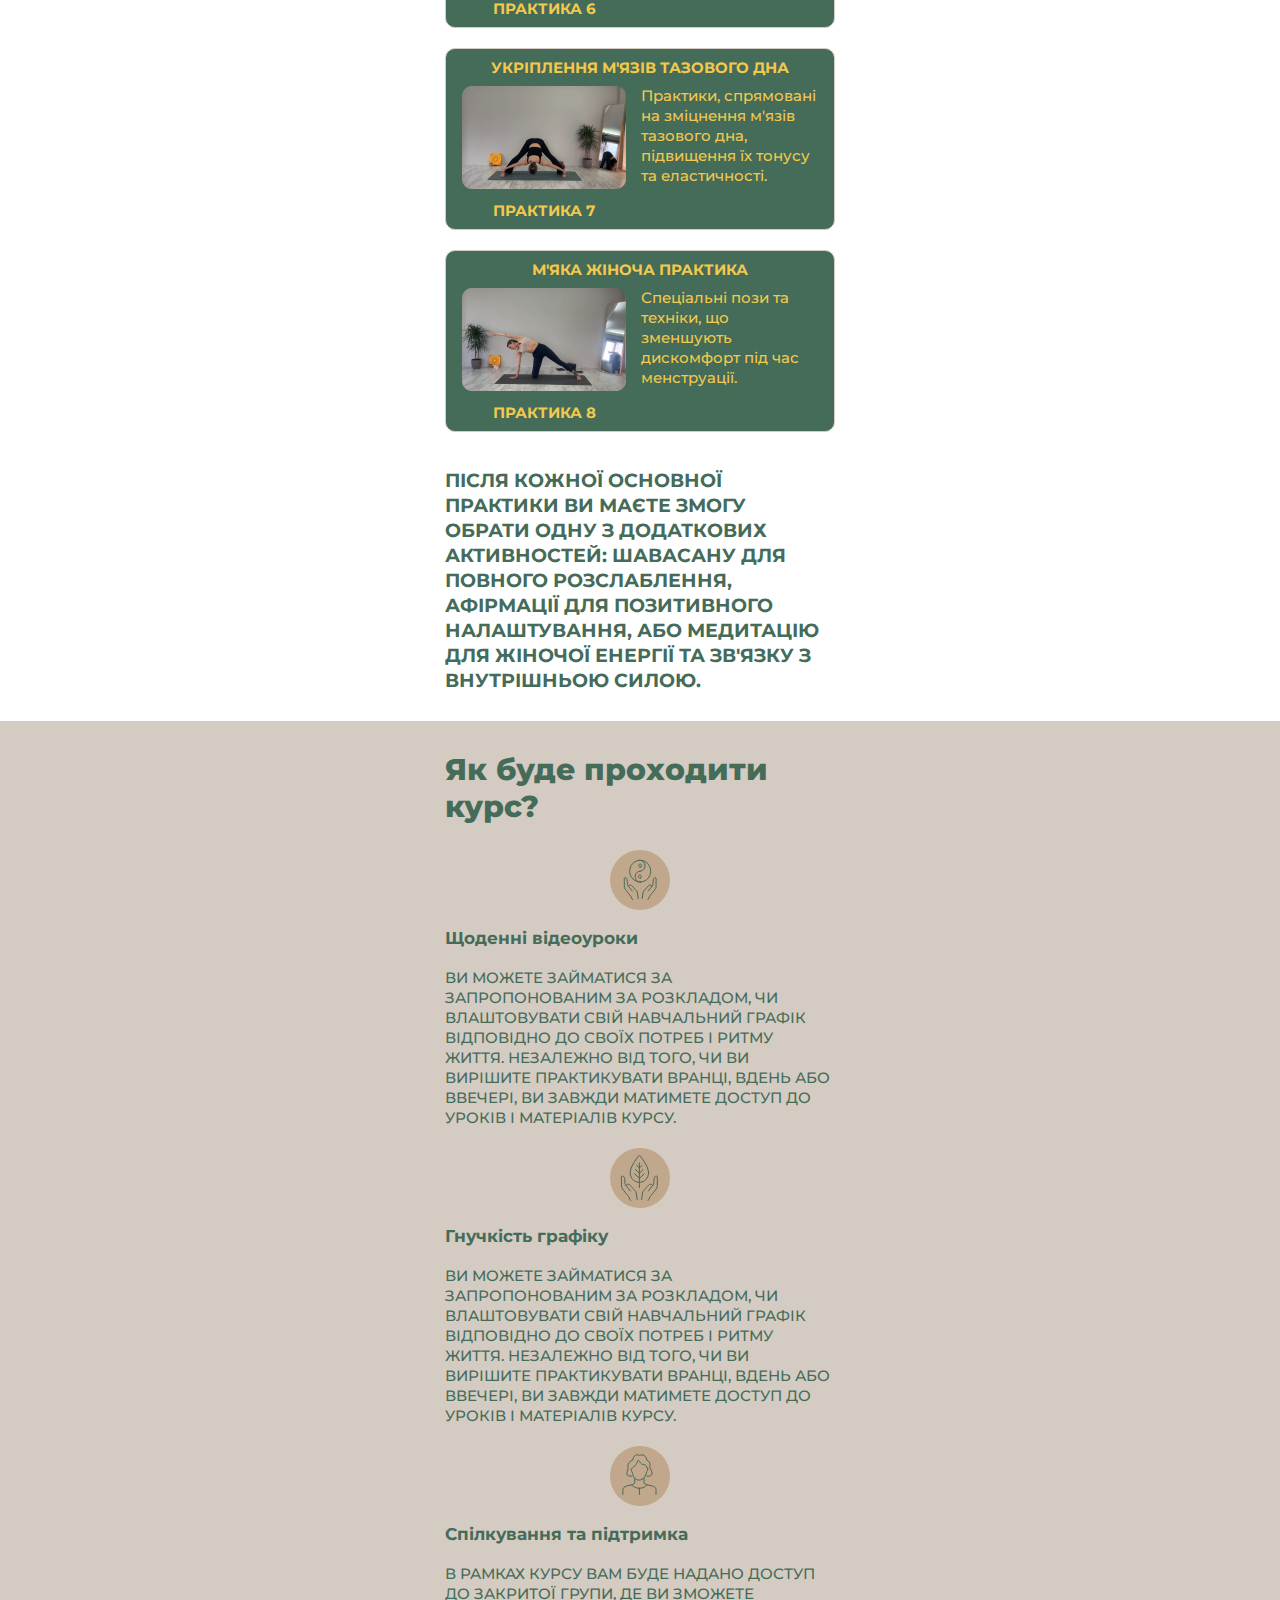
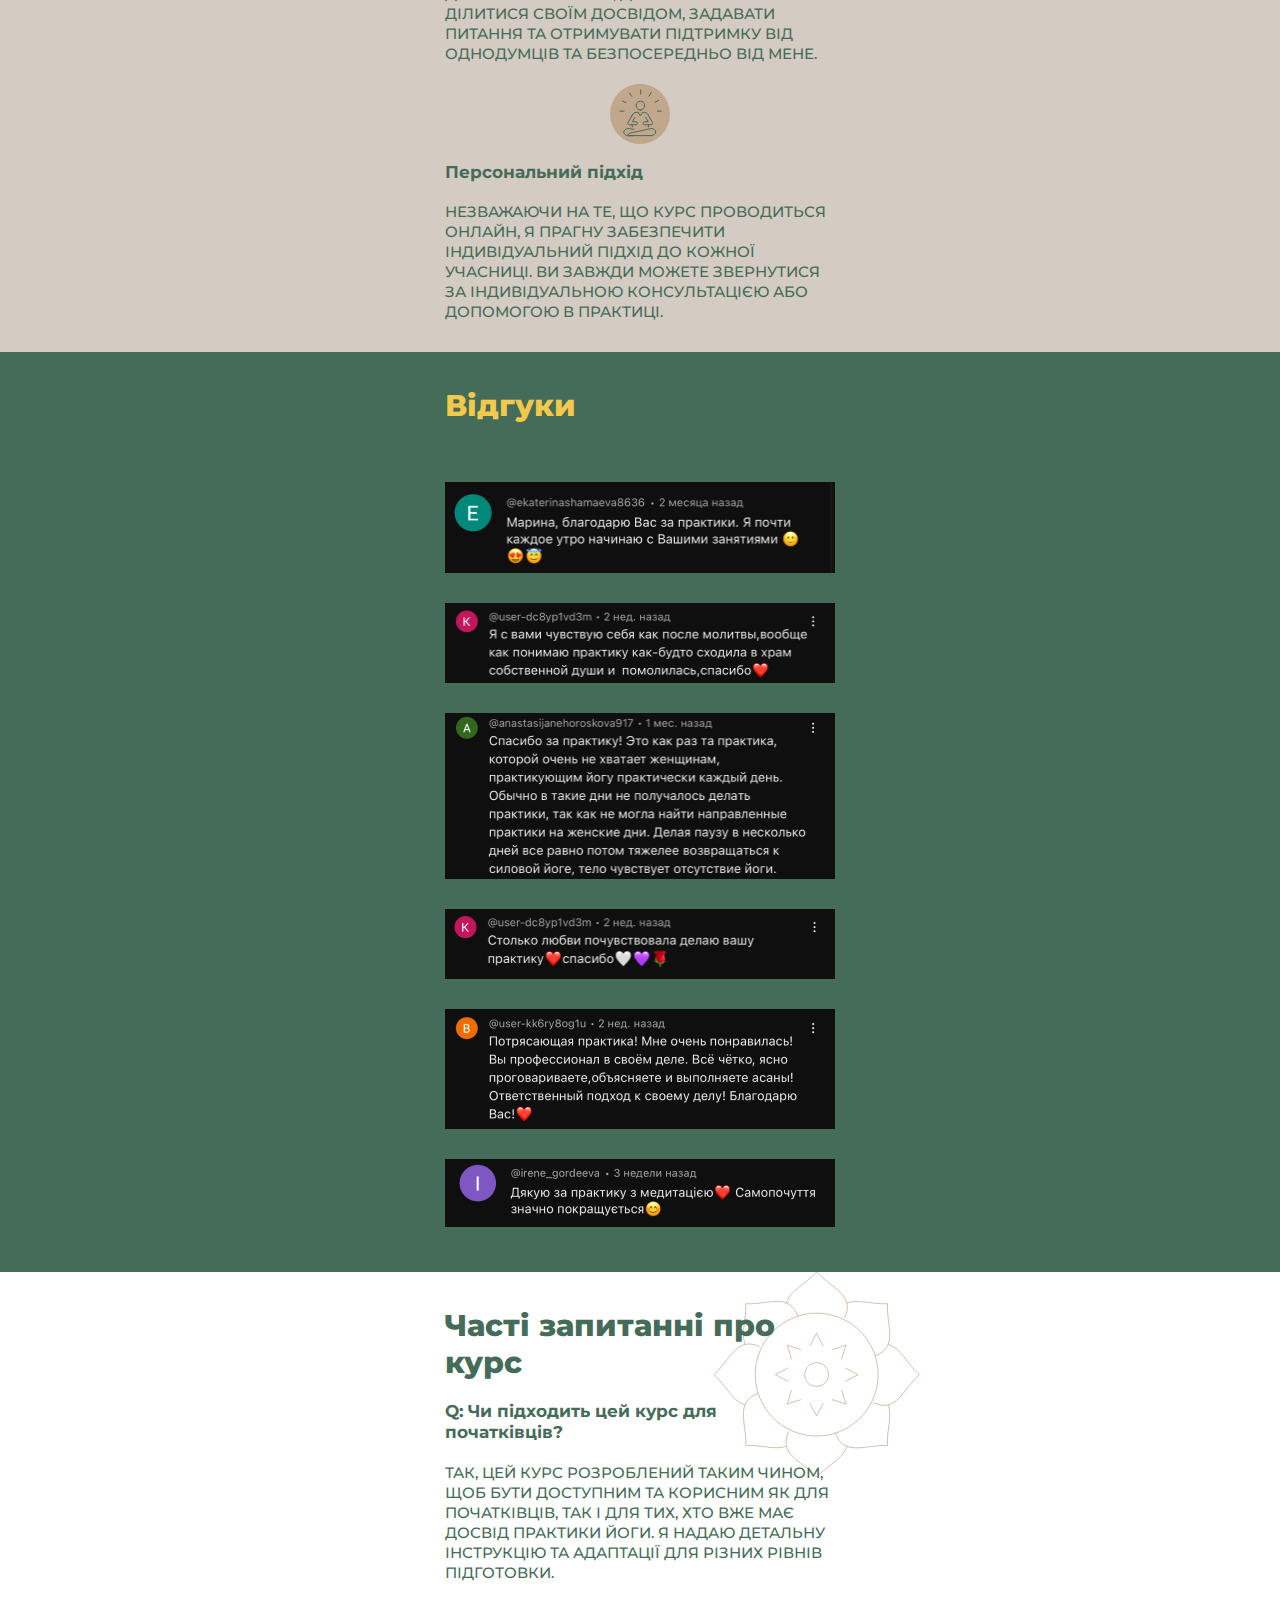
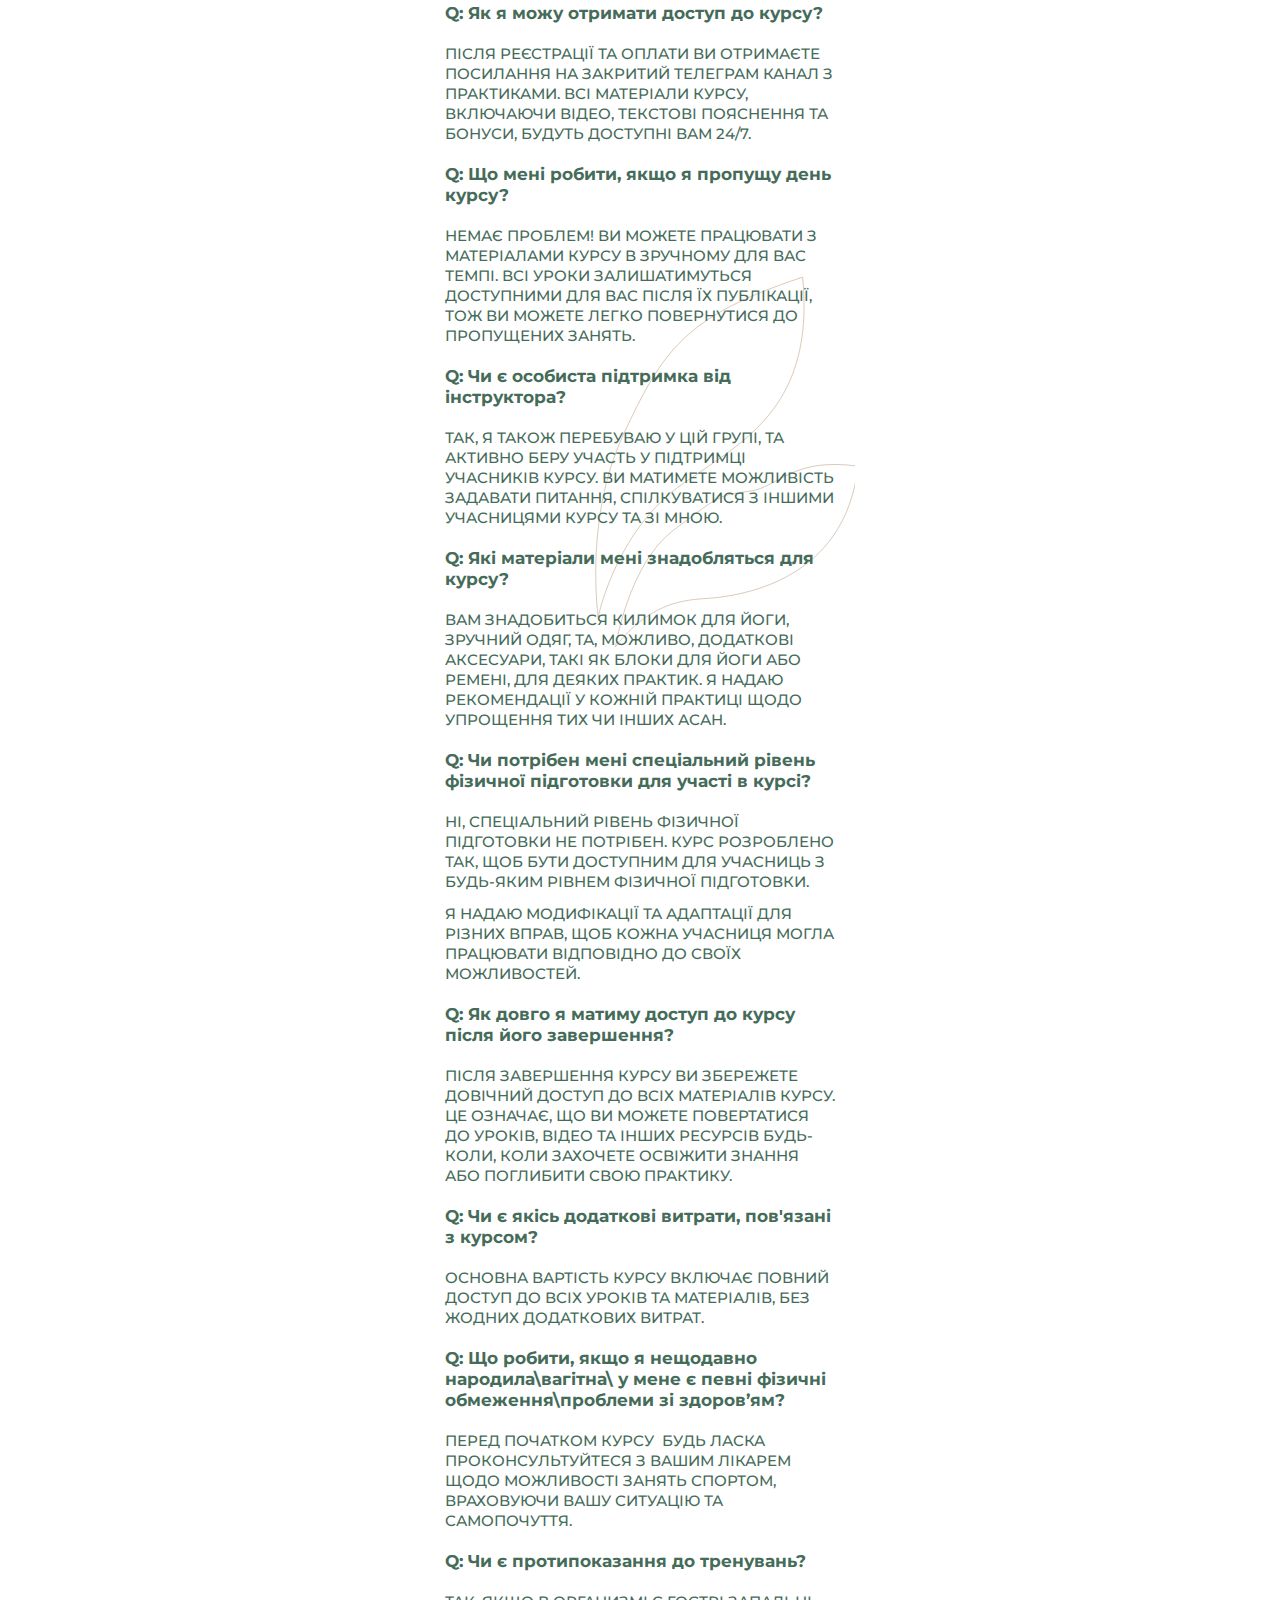
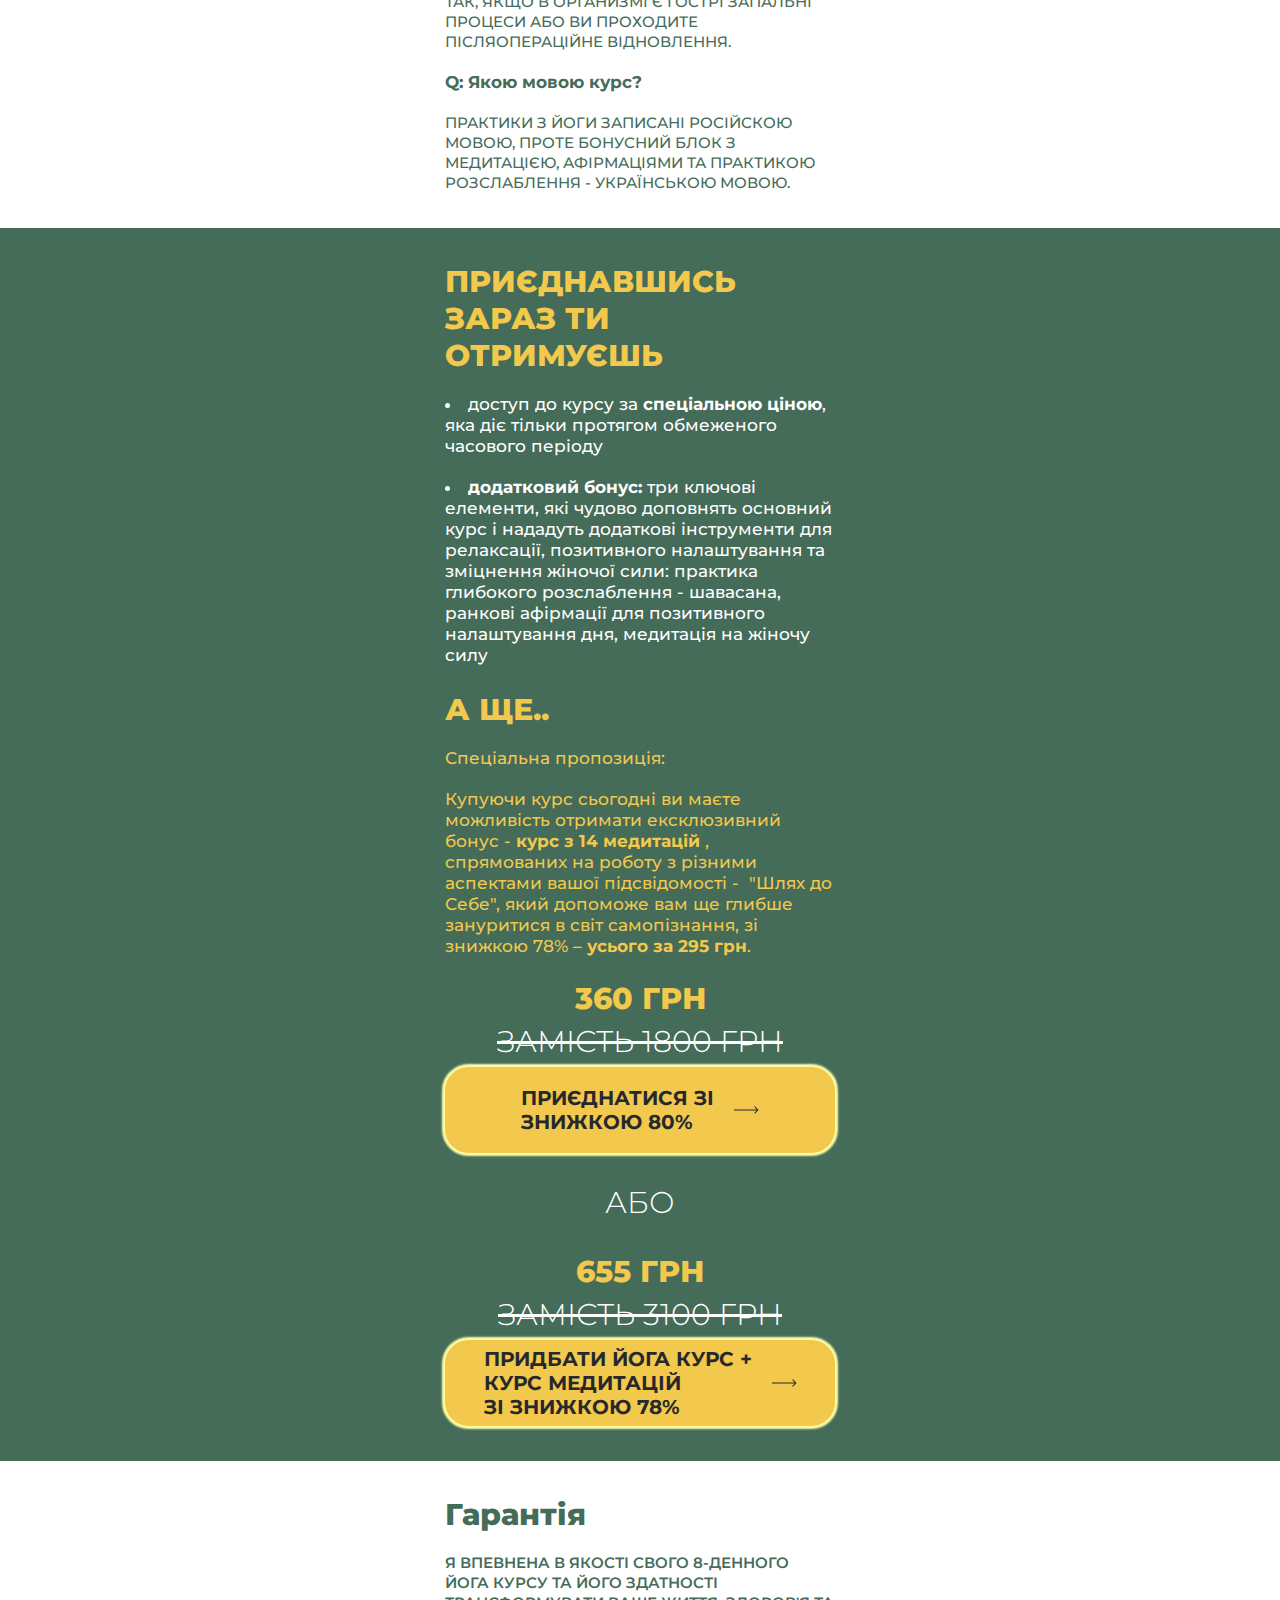
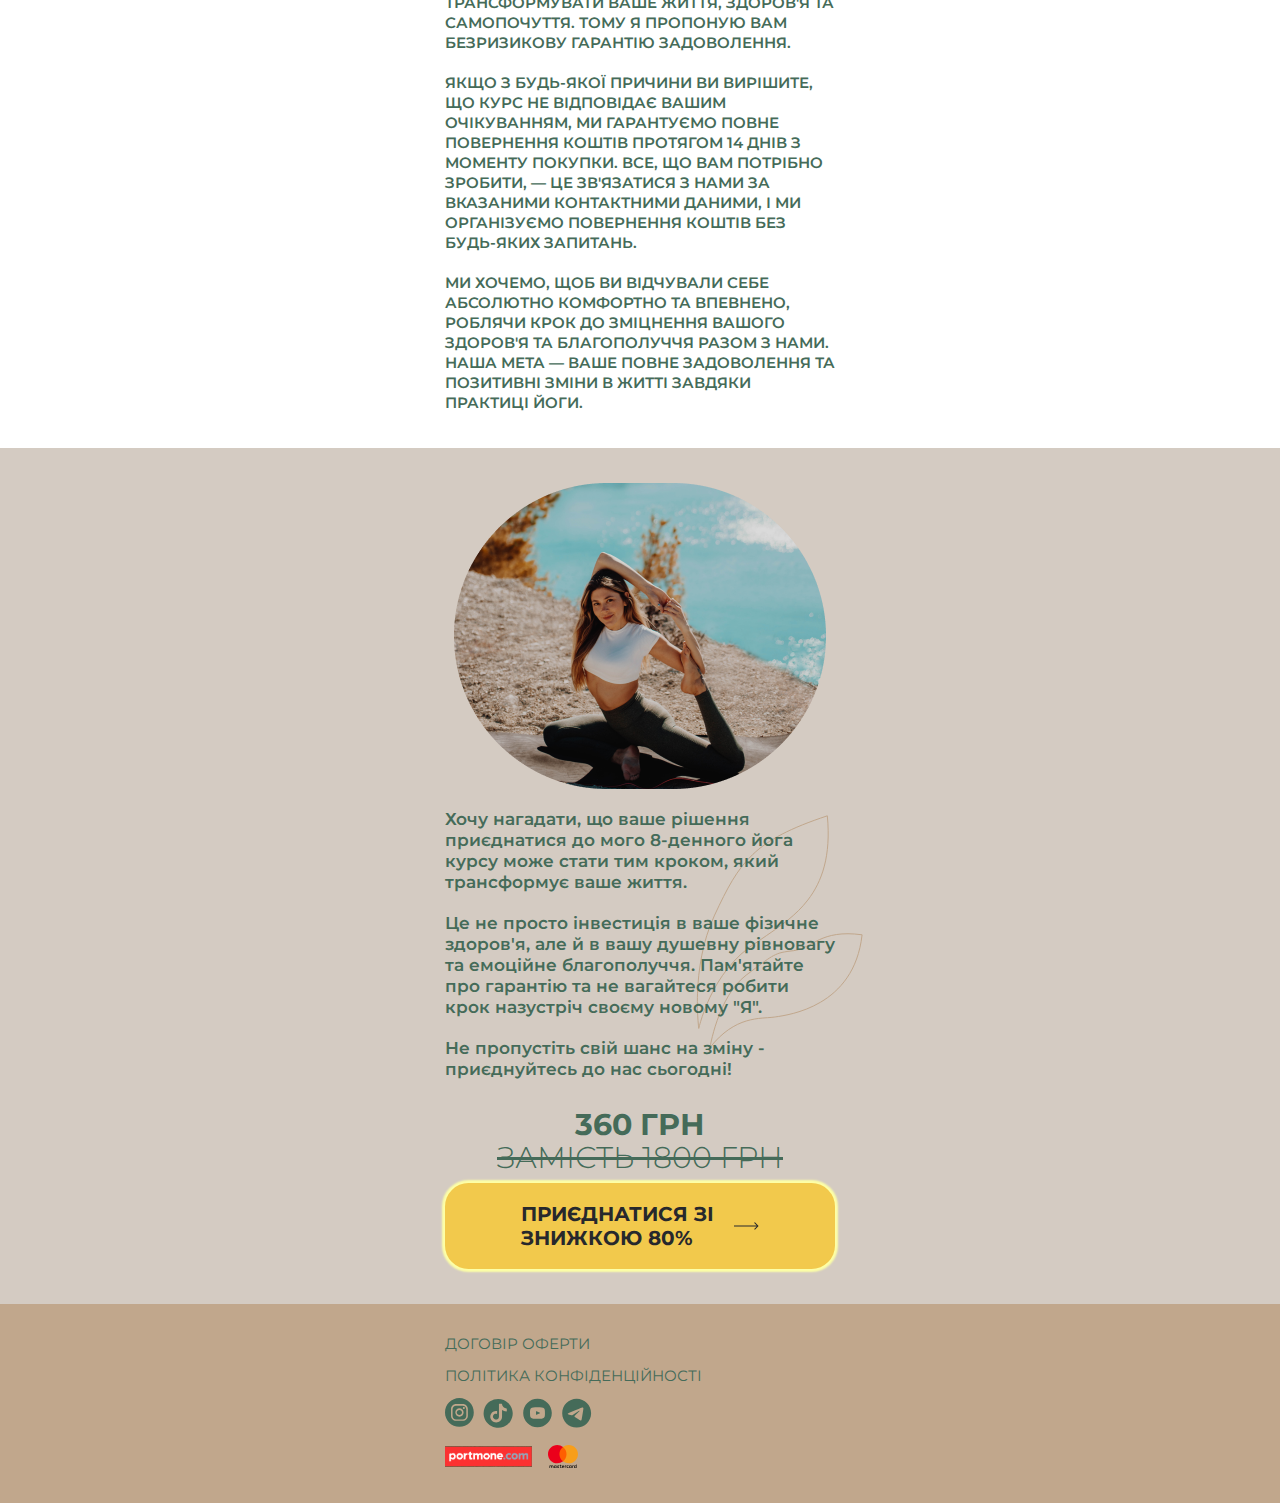
==== commit 1a28531f: "bugs fixed" ====
--- a/index.html
+++ b/index.html
@@ -44,9 +44,9 @@
                         приєднатися зі<br> знижкою  80%
                         <img src="./images/icons/home_icon.svg" alt="">
                     </a>
-                    <h5 class="two_title">
+                    <h4 class="two_title">
                         360 грн
-                    </h5>
+                    </h4>
                     <del>
                         замість 1800 грн
                     </del>
@@ -719,7 +719,7 @@
                         </a>
                     </li>
                     <li>
-                        <a href="#">
+                        <a href="./policy.html">
                             політика конфіденційності 
                         </a>
                     </li>
@@ -750,9 +750,6 @@
         </footer>
         <!-- footer -->
     </div>
-    
-    <!-- js file -->
-    <script src="./js/main.js"></script>
-    <!-- js file -->
+
 </body>
 </html>--- a/css/style.css
+++ b/css/style.css
@@ -112,7 +112,14 @@
   margin-bottom: 16px;
 }
 main .two_title {
-  text-align: center;
+  transform: translateY(5px);
+  text-align: center;
+  color: rgb(242, 201, 76) !important;
+  font-size: 30px;
+  font-weight: 700;
+  line-height: 30px;
+  text-transform: uppercase;
+  margin-bottom: 0;
 }
 main del {
   display: block;
@@ -180,7 +187,7 @@
 .course_under .course_under_img .course_position_icon {
   position: absolute;
   left: 0;
-  top: -53px;
+  top: -51px;
 }
 .course_under .course_text {
   margin-top: 15px;
@@ -388,6 +395,11 @@
   line-height: 37px;
   margin-bottom: 25px;
 }
+.pass_well .pass_well_cards {
+  display: flex;
+  flex-direction: column;
+  gap: 20px;
+}
 .pass_well .pass_well_card img {
   display: block;
   margin: 0 auto;
@@ -411,7 +423,6 @@
 
 .vidguki {
   padding: 35px 0 45px 0;
-  border: 1px solid rgb(212, 203, 194);
   background: rgb(69, 107, 89);
 }
 .vidguki h6 {
@@ -444,6 +455,8 @@
   right: 0;
 }
 .powered h6 {
+  position: relative;
+  z-index: 2;
   color: rgb(69, 107, 89);
   font-size: 30px;
   font-weight: 800;
@@ -451,6 +464,8 @@
   margin-bottom: 20px;
 }
 .powered .powered_cards {
+  position: relative;
+  z-index: 2;
   display: flex;
   flex-direction: column;
   gap: 20px;
@@ -472,7 +487,6 @@
 
 .tired {
   padding: 35px 0;
-  border: 1px solid rgb(212, 203, 194);
   background: rgb(69, 107, 89);
 }
 .tired h6 {
@@ -587,7 +601,7 @@
   color: rgb(69, 107, 89);
   font-size: 30px;
   font-weight: 700;
-  line-height: 50px;
+  line-height: 16px;
   text-transform: uppercase;
 }
 .yogo_bottom .yogo_bottom_in del {
@@ -628,4 +642,28 @@
   display: flex;
   align-items: center;
   gap: 16px;
+}
+
+.policy {
+  background: rgb(69, 107, 89);
+  padding: 30px 0;
+}
+.policy h6 {
+  background: linear-gradient(90deg, rgb(242, 201, 76), rgb(163, 177, 138));
+  -webkit-background-clip: text;
+  -webkit-text-fill-color: transparent;
+  background-clip: text;
+  text-fill-color: transparent;
+  font-size: 30px;
+  font-weight: 800;
+  line-height: 37px;
+  margin-bottom: 30px;
+}
+.policy p {
+  color: rgb(242, 201, 76);
+  font-size: 15px;
+  font-weight: 500;
+  line-height: 25px;
+  text-transform: uppercase;
+  margin-bottom: 20px;
 }/*# sourceMappingURL=style.css.map */